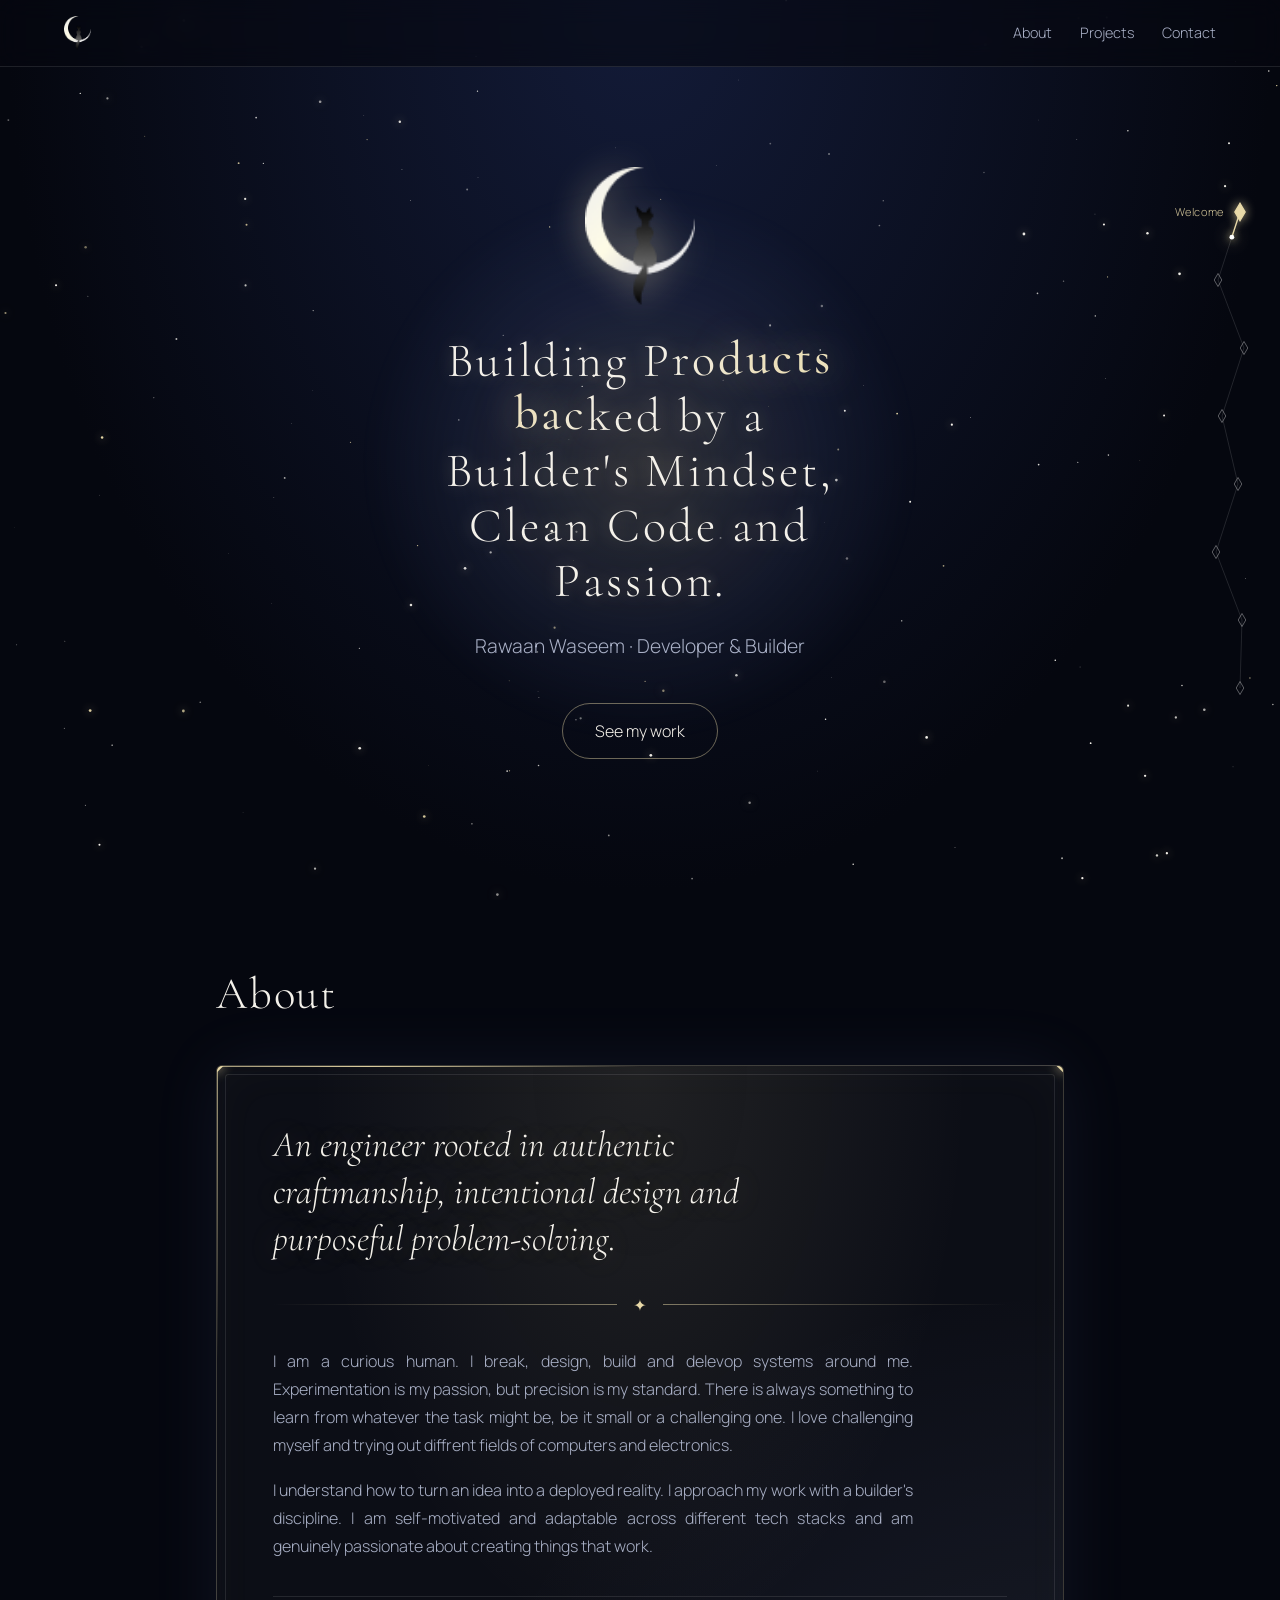
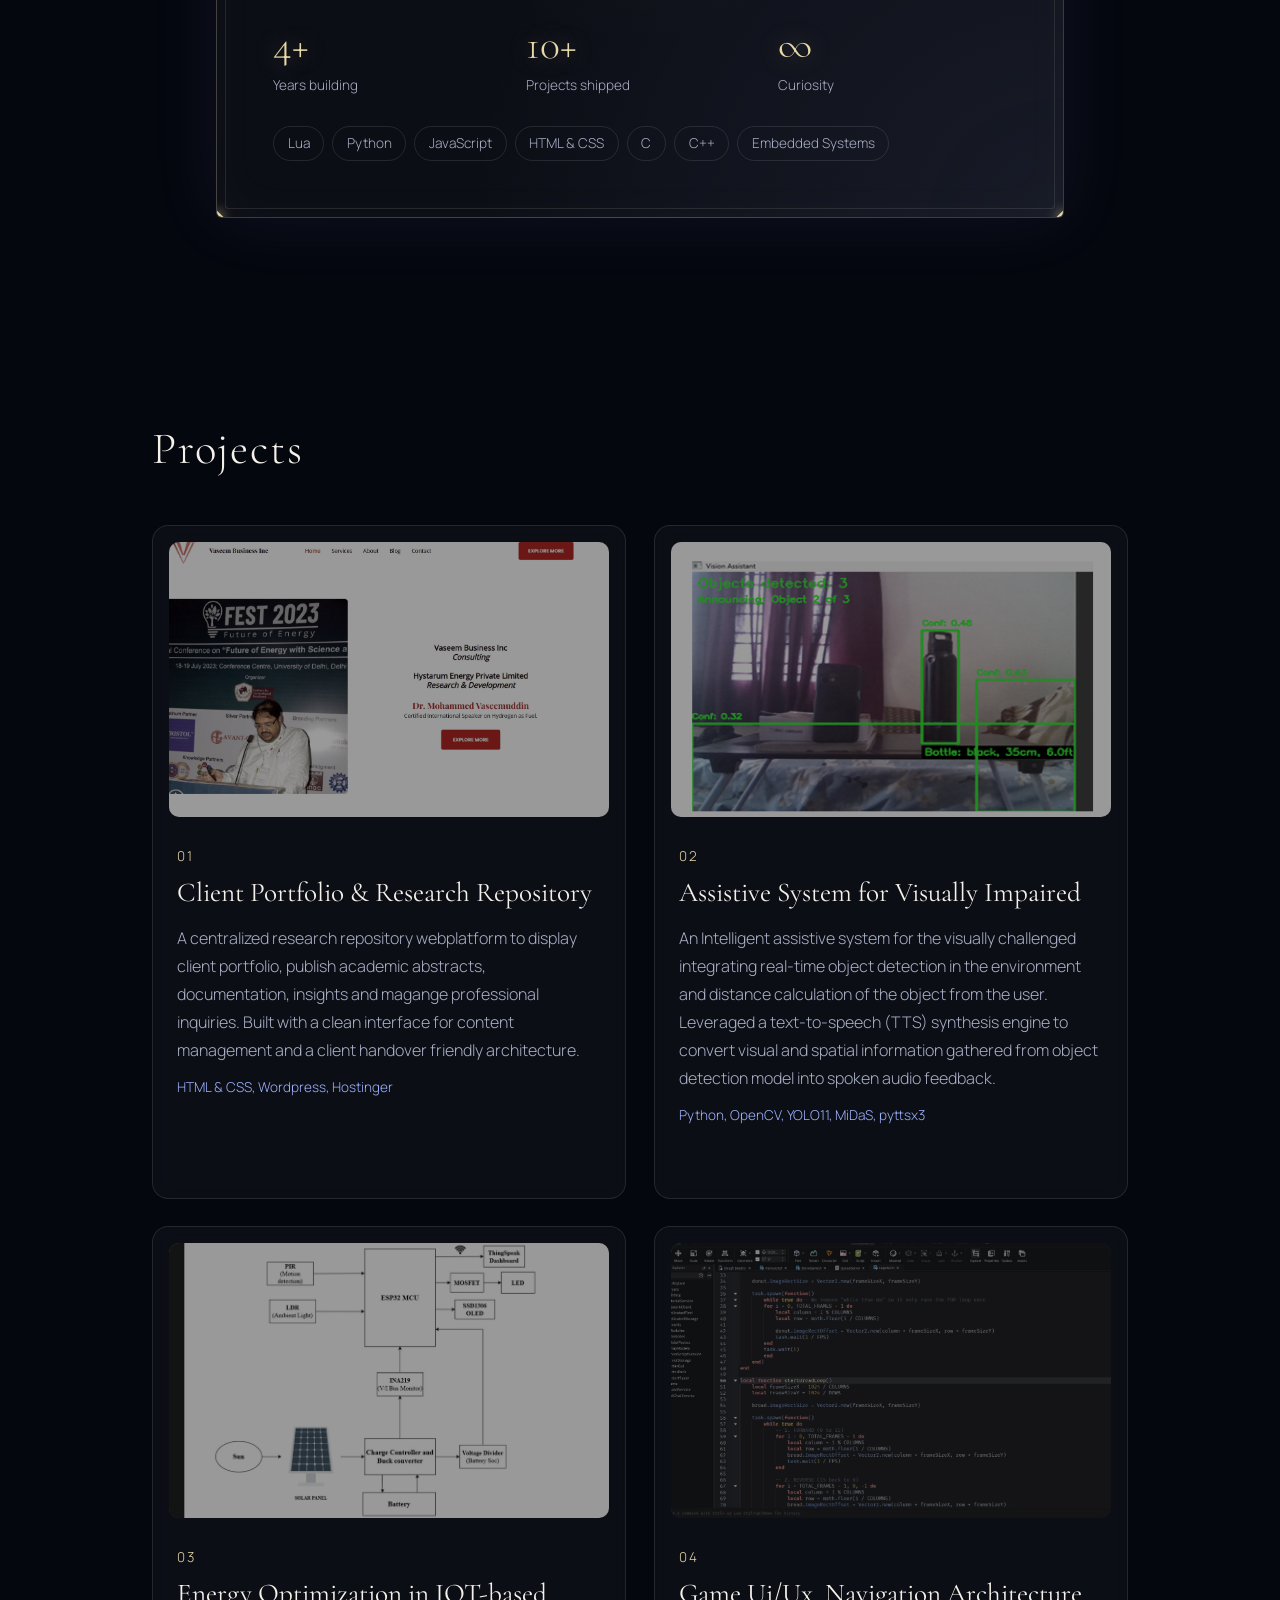
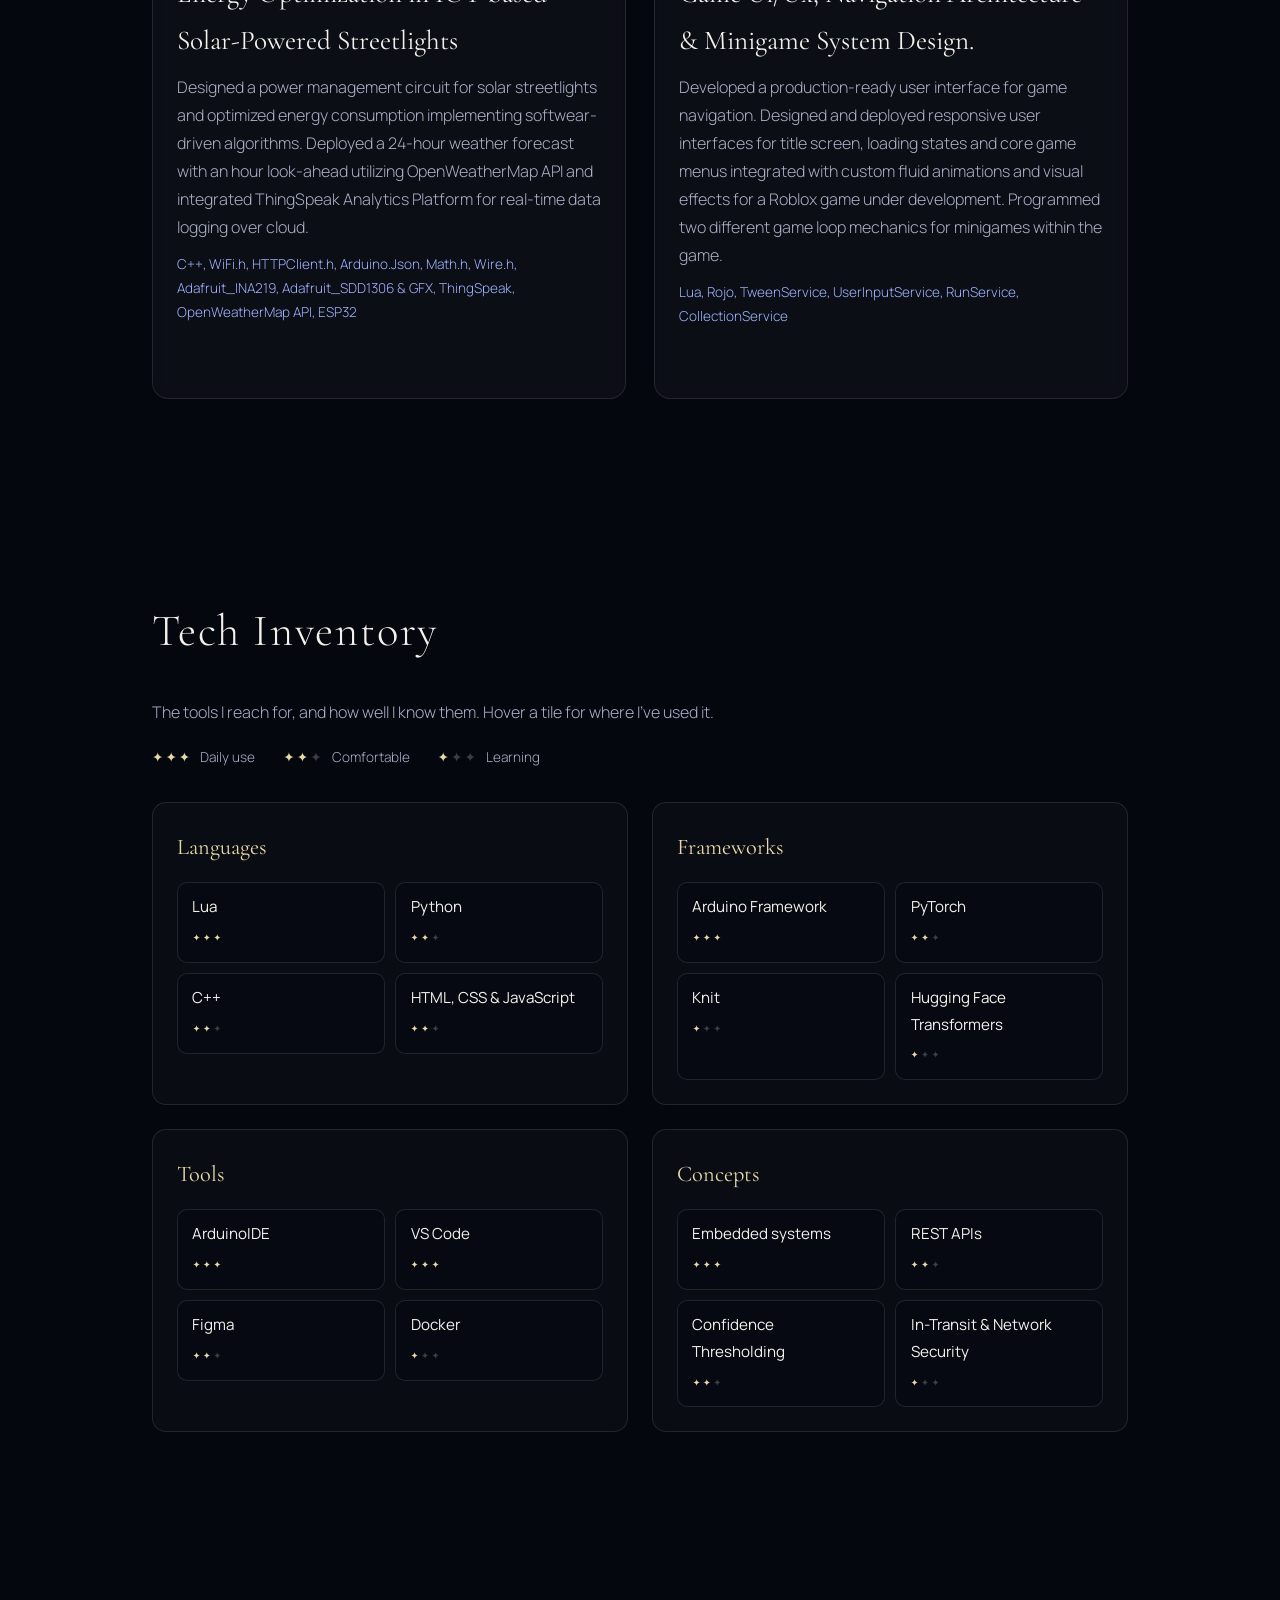
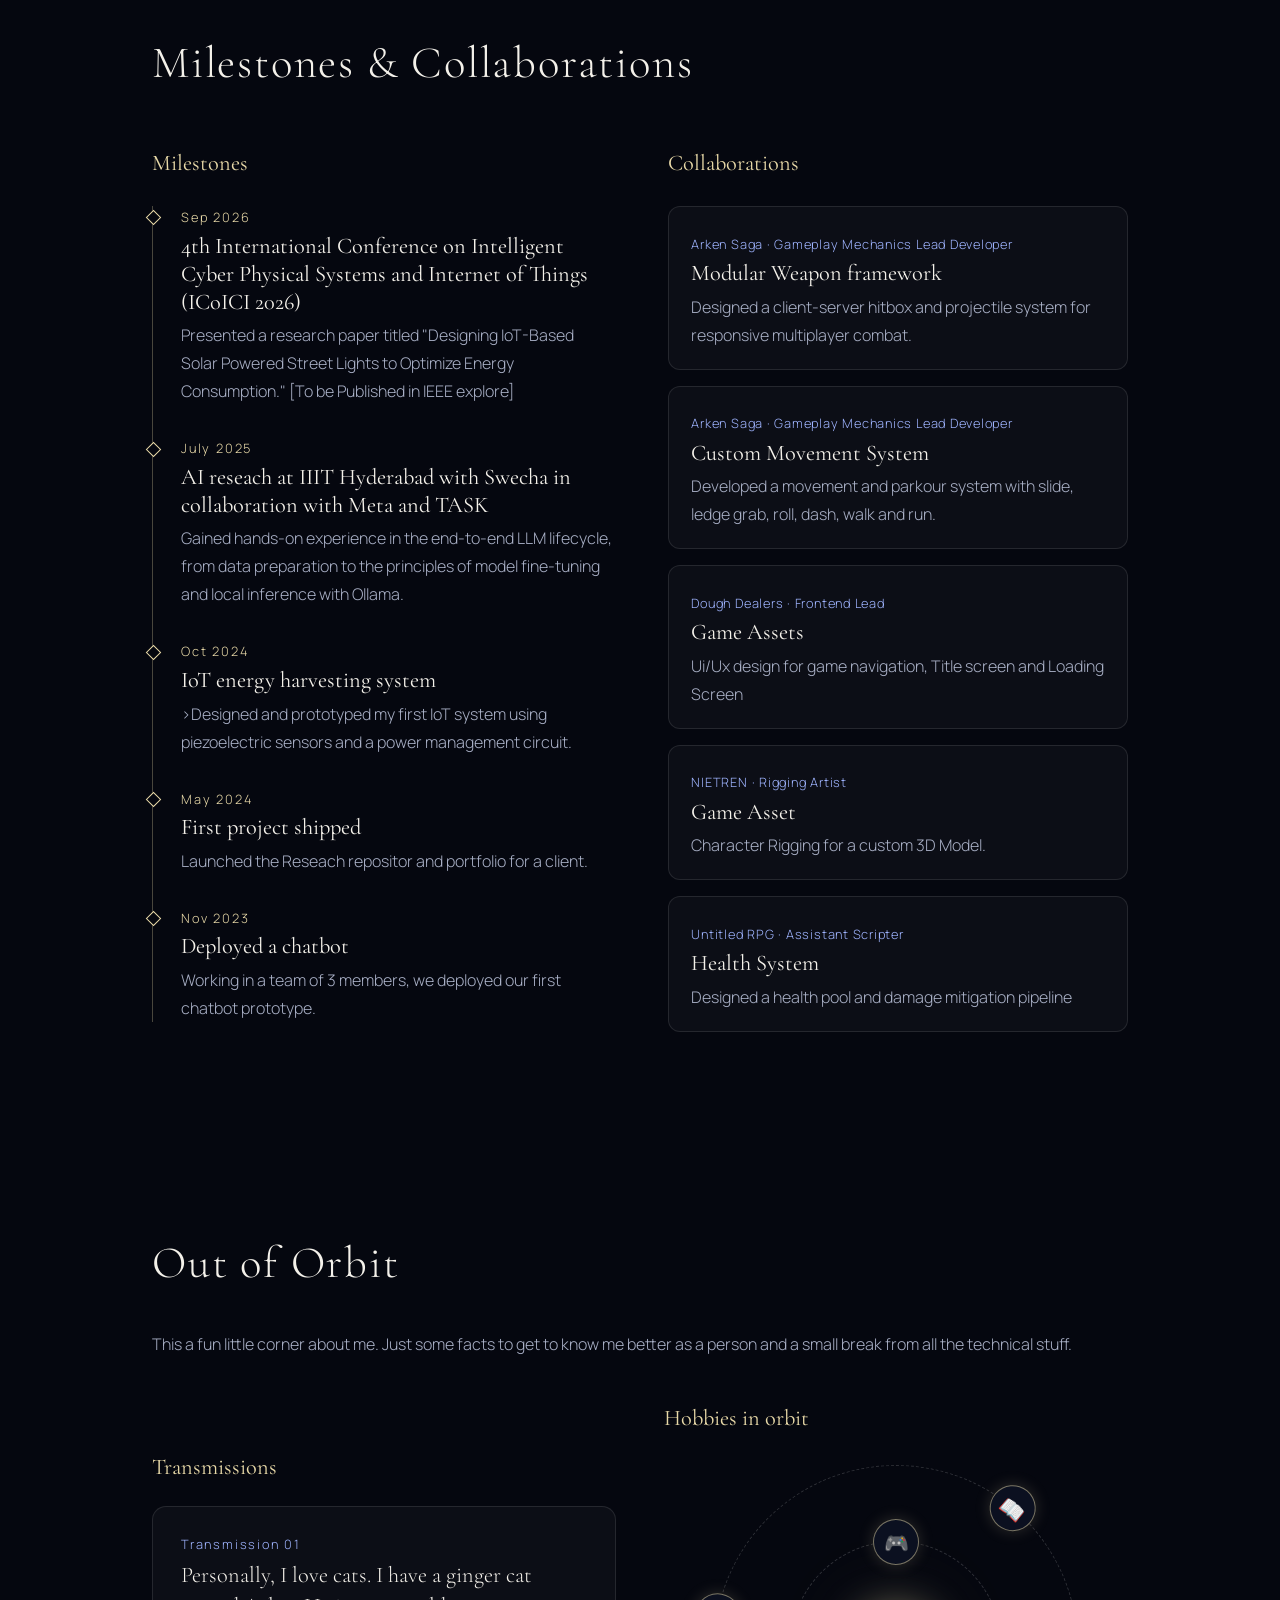
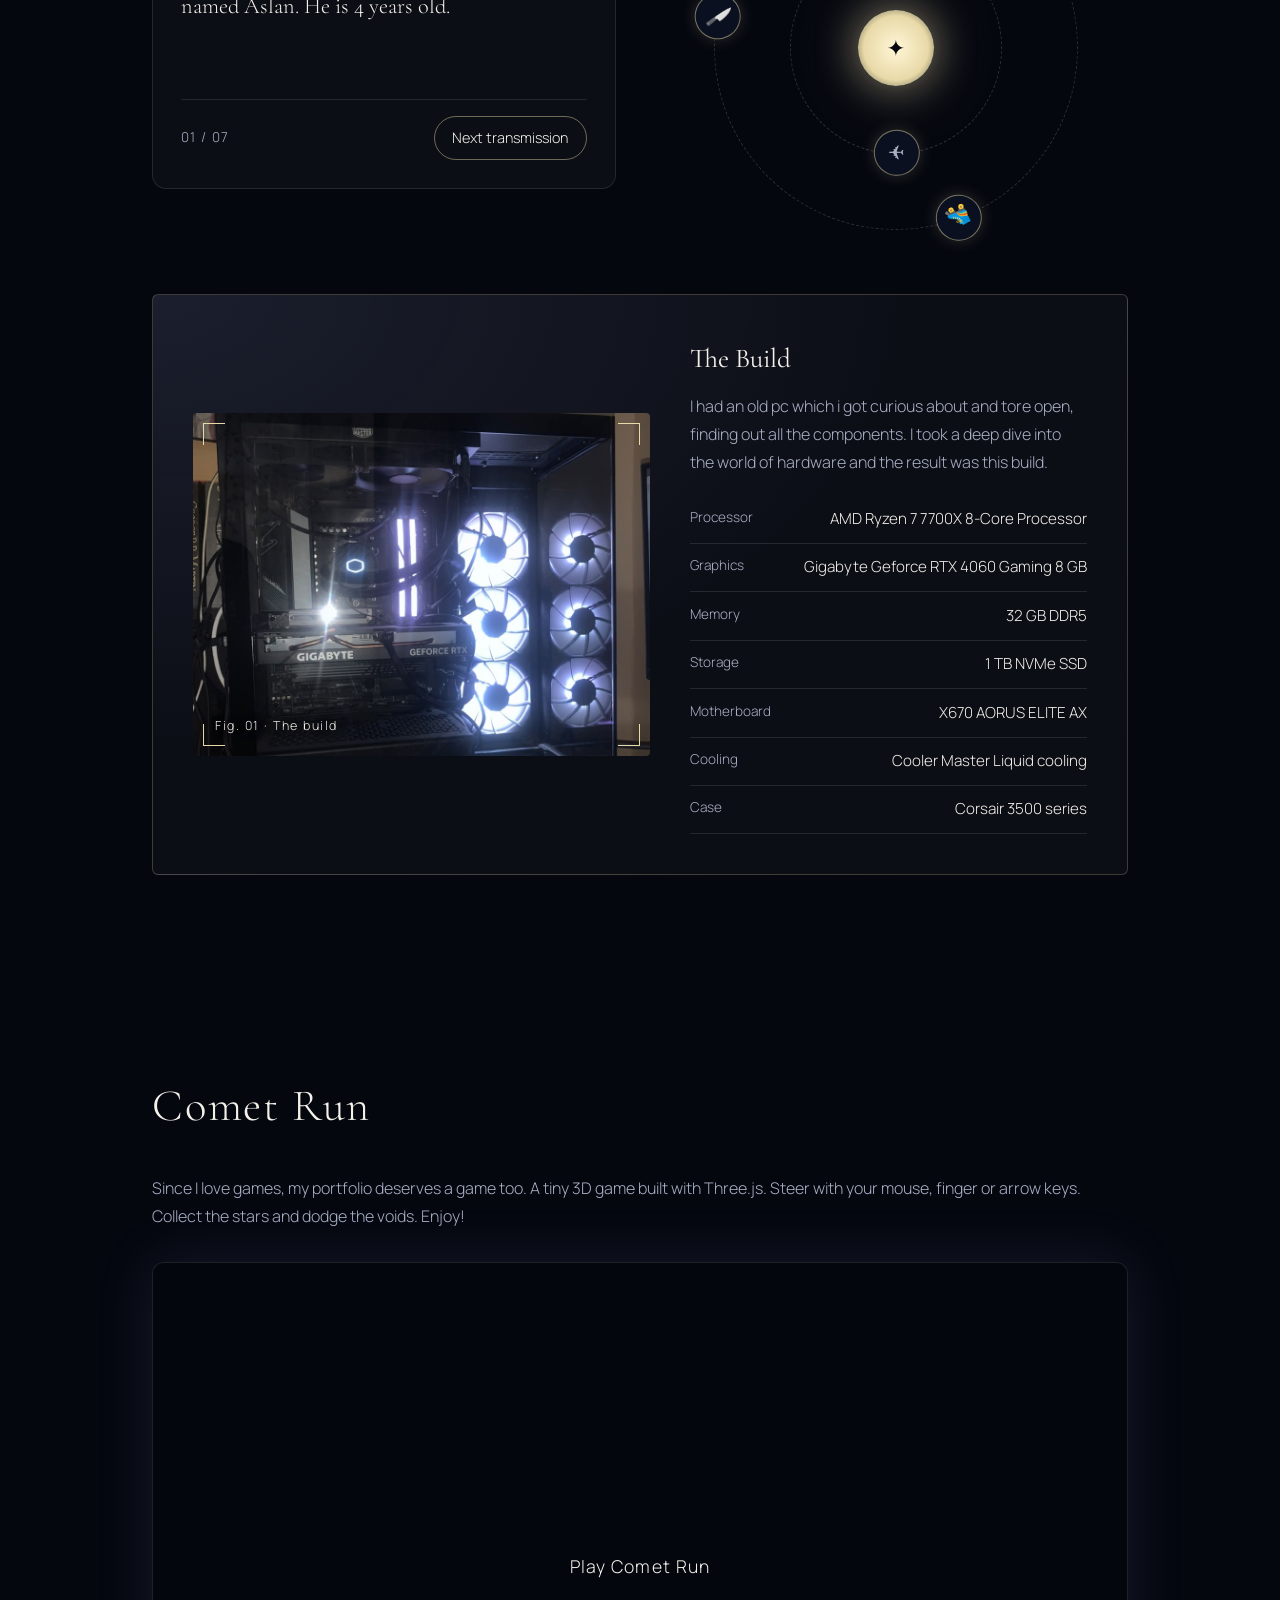
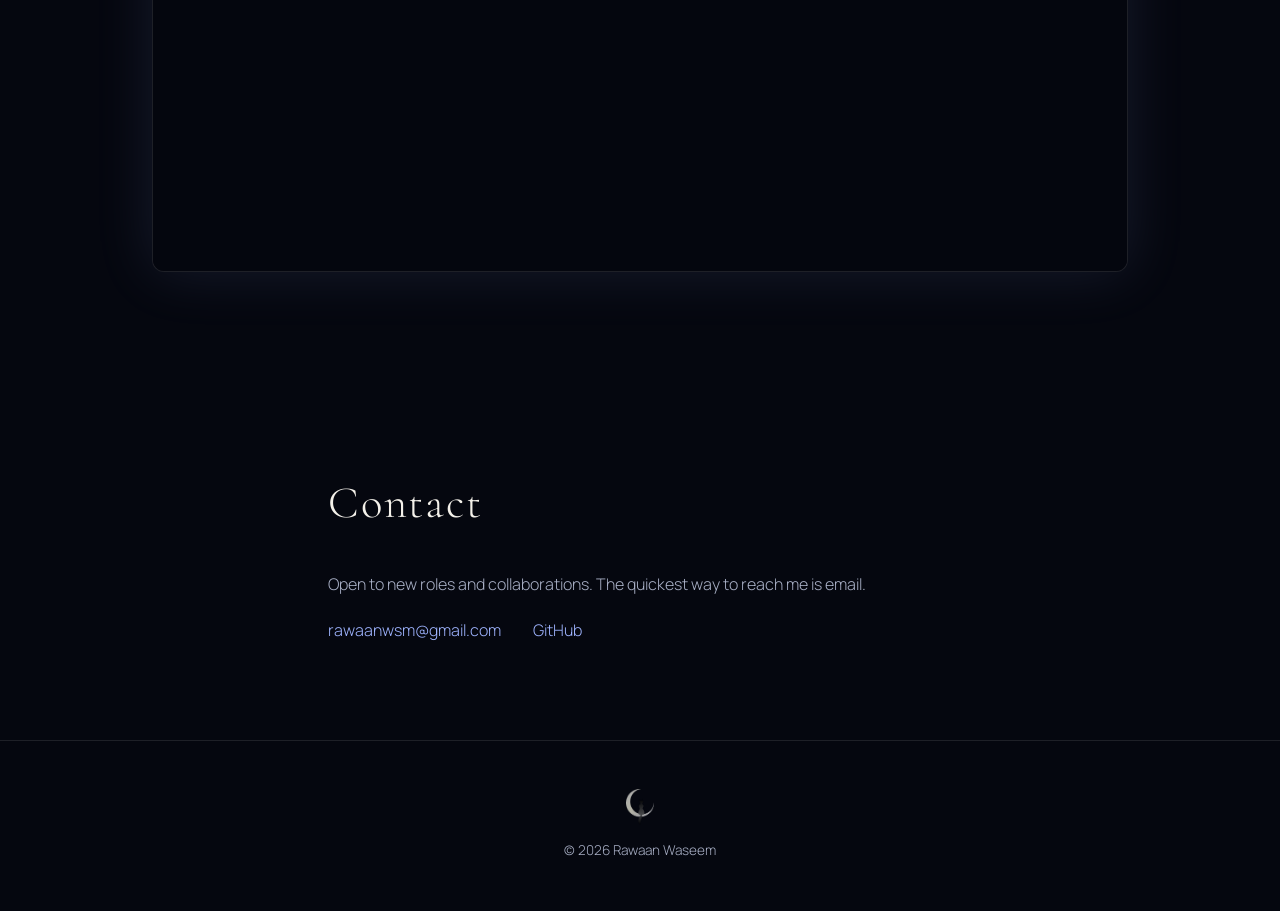
==== index.html @ 573c7c19 "Add files via upload" ====
<!DOCTYPE html>
<html lang="en">
<head>
  <meta charset="UTF-8">
  <meta name="viewport" content="width=device-width, initial-scale=1">
  <title>Rawaan Waseem | Developer  &amp;  Builder</title>
  <meta name="description" content="Portfolio of Rawaan Waseem, Developer  &amp;  Builder. Project showcase and contact details.">
  <meta property="og:title" content="Rawaan Waseem | Developer  &amp;  Builder">
  <meta property="og:description" content="Project showcase and contact details.">
  <link rel="icon" type="image/png" href="/favicon-96x96.png" sizes="96x96" />
<link rel="icon" type="image/svg+xml" href="/favicon.svg" />
<link rel="shortcut icon" href="/favicon.ico" />
<link rel="apple-touch-icon" sizes="180x180" href="/apple-touch-icon.png" />
<meta name="apple-mobile-web-app-title" content="Rawaan Waseem" />
<link rel="manifest" href="/site.webmanifest" />
  <link rel="preconnect" href="https://fonts.googleapis.com">
  <link rel="preconnect" href="https://fonts.gstatic.com" crossorigin>
 <link href="https://fonts.googleapis.com/css2?family=Cormorant+Garamond:ital,wght@0,300..700;1,300..700&family=Manrope:wght@300;400;500&display=swap" rel="stylesheet">
  <link rel="stylesheet" href="style.css">
  <link rel="stylesheet" href="cards.css">
  <link rel="stylesheet" href="about.css">
  <link rel="stylesheet" href="sections.css">
  <link rel="stylesheet" href="orbit.css">
  <link rel="stylesheet" href="comet.css">
</head>

<body>
  <canvas id="stars" aria-hidden="true"></canvas>

  <header class="nav">
    <a class="logo" href="#top" ><img src="logo.png" alt=""></a>
    <nav>
      <a href="#about">About</a>
      <a href="#projects">Projects</a>
      <a href="#contact">Contact</a>
    </nav>
  </header>

  <main id="top">
    <section class="hero">
      <div class="halo" aria-hidden="true"></div>
      <img class="hero-logo" src="logo.png" alt="Your Name logo">
      <h1 data-kinetic>Building Products backed by a Builder's Mindset, Clean Code and Passion.</h1>
      <p class="role">Rawaan Waseem  ·  Developer  &amp;  Builder</p>
      <a class="btn" href="#projects">See my work</a>
    </section>

    <section id="about" class="block">
  <h2>About</h2>
  <div class="about-frame">
    <span class="corner tl"></span><span class="corner tr"></span>
    <span class="corner bl"></span><span class="corner br"></span>


    <p class="about-lead">An engineer rooted in authentic craftmanship, intentional design and purposeful problem-solving.</p>
    <div class="divider" aria-hidden="true"><span>✦</span></div>

    <div class="about-text">
      <p>I am a curious human. I break, design, build and delevop systems around me. Experimentation is my passion, but precision is my standard. There is always something to learn from whatever the task might be, be it small or a challenging one. I love challenging myself and trying out diffrent fields of computers and electronics. </p>
      <p>I understand how to turn an idea into a deployed reality. I approach my work with a builder's discipline. I am self-motivated and adaptable across different tech stacks and am genuinely passionate about creating things that work. </p>
    </div>

    <dl class="facts">
      <div><dt>4+</dt><dd>Years building</dd></div>
      <div><dt>10+</dt><dd>Projects shipped</dd></div>
      <div><dt>∞</dt><dd>Curiosity</dd></div>
    </dl>

    <ul class="chips">
      <li>Lua</li><li>Python</li><li>JavaScript</li>
      <li>HTML &amp; CSS</li><li>C</li><li>C++</li>
      <li>Embedded Systems</li>
    </ul>
  </div>
</section>

    <section id="projects" class="block">
  <h2>Projects</h2>
  <ul class="cards">
    <li class="card" style="--c1:#1d2b64; --c2:#0b1020">
      <div class="card-media">
  <img src="assets/vbiz-inc.webp" alt="Homepage of the VBiz Inc. website showing the client portfolio and research sections" width="1280" height="800" loading="lazy">
</div>
      <div class="card-body">
        <p class="card-num">01</p>
        <h3>Client Portfolio  &amp; Research Repository</h3>
        <p>A centralized research repository webplatform to display client portfolio, publish academic abstracts, documentation, insights and magange professional inquiries. Built with a clean interface for content management and a client handover friendly architecture.</p>
        <p class="tech">HTML &amp; CSS, Wordpress, Hostinger</p>
        <div class="card-actions">
          <a href="https://vbiz-inc.com/">Visit Live website</a>
        </div>
      </div>
    </li>
    <li class="card" style="--c1:#3a2a6b; --c2:#0b1020">
      <div class="card-media">
  <img src="assets/VisionAssistent.png" alt="Output of the Vision Assistant ai model showing objects detected with bounded boxes" width="1280" height="800" loading="lazy">
</div>
      <div class="card-body">
        <p class="card-num">02</p>
        <h3>Assistive System for Visually Impaired</h3>
        <p>An Intelligent assistive system for the visually challenged integrating real-time object detection in the environment and distance calculation of the object from the user. Leveraged a text-to-speech (TTS) synthesis engine to convert visual and spatial information gathered from object detection model into spoken audio feedback.</p>
        <p class="tech">Python, OpenCV, YOLO11, MiDaS, pyttsx3</p>
        <div class="card-actions">
          <a href="https://github.com/wRawaan/Interactive-Assistive-System-for-Visually-Impaired-using-YOLO11-and-OpenCv">GitHub</a>
        </div>
      </div>
    </li>
    <li class="card" style="--c1:#5a4a22; --c2:#0b1020">
      <div class="card-media">
  <img src="assets/blockdiagram.png" alt="Block diagram of the Solar-Powered IoT street lights" width="1280" height="800" loading="lazy">
      </div>
      <div class="card-body">
        <p class="card-num">03</p>
        <h3>Energy Optimization in IOT-based Solar-Powered Streetlights</h3>
        <p>Designed a power management circuit for solar streetlights and optimized energy consumption implementing softwear-driven algorithms. Deployed a 24-hour weather forecast with an hour look-ahead utilizing OpenWeatherMap API and integrated ThingSpeak Analytics Platform for real-time data logging over cloud.</p>
        <p class="tech">C++, WiFi.h, HTTPClient.h, Arduino.Json, Math.h, Wire.h, Adafruit_INA219, Adafruit_SDD1306 & GFX, ThingSpeak, OpenWeatherMap API, ESP32</p>
        <div class="card-actions">
          <a href="https://github.com/wRawaan/Energy-Optimization-in-IoT-Based-Solar-Streetlights">GitHub</a>
        </div>
      </div>
    </li>
    <li class="card" style="--c1:#1f4a6b; --c2:#0b1020">
       <div class="card-media">
  <img src="assets/minigame.png" alt="A picture of the IDE with a snippet of code displayed" width="1280" height="800" loading="lazy">
      </div>
      <div class="card-body">
        <p class="card-num">04</p>
        <h3>Game Ui/Ux, Navigation Architecture &amp; Minigame System Design.</h3>
        <p>Developed a production-ready user interface for game navigation. Designed and deployed responsive user interfaces for title screen, loading states and core game menus integrated with custom fluid animations and visual effects for a Roblox game under development. Programmed two different game loop mechanics for minigames within the game.</p>
        <p class="tech">Lua, Rojo, TweenService, UserInputService, RunService, CollectionService</p>
        <div class="card-actions">
          <a href="https://github.com/wRawaan/Game-Design">GitHub</a>
        </div>
      </div>
    </li>
  </ul>
</section>

<section id="inventory" class="block">
  <h2>Tech Inventory</h2>
  <p>The tools I reach for, and how well I know them. Hover a tile for where I've used it.</p>
  <ul class="legend">
    <li><span class="st">✦✦✦</span>Daily use</li>
    <li><span class="st">✦✦<i>✦</i></span>Comfortable</li>
    <li><span class="st">✦<i>✦✦</i></span>Learning</li>
  </ul>

  <div class="groups">
    <div class="group reveal">
      <h3>Languages</h3>
      <ul class="tiles">
        <li class="tile l3" tabindex="0"><b>Lua</b><span class="note">Daily use. Used in Project 04.</span></li>
        <li class="tile l2" tabindex="0"><b>Python</b><span class="note">Comfortable. Used in Project 02.</span></li>
        <li class="tile l2" tabindex="0"><b>C++</b><span class="note">Comfortable. Used in Project 03.</span></li>
        <li class="tile l2" tabindex="0"><b>HTML, CSS &amp; JavaScript</b><span class="note">Comfortable. Used in the current Portfolio and Project 01.</span></li>
      </ul>
    </div>
    <div class="group reveal">
      <h3>Frameworks</h3>
      <ul class="tiles">
        <li class="tile l3" tabindex="0"><b>Arduino Framework</b><span class="note">Daily use. Project 03.</span></li>
        <li class="tile l2" tabindex="0"><b>PyTorch</b><span class="note">Comfortable. Project 02.</span></li>
        <li class="tile l1" tabindex="0"><b>Knit</b><span class="note">Learning. Project 04.</span></li>
        <li class="tile l1" tabindex="0"><b>Hugging Face Transformers</b><span class="note">Learning.</span></li>
      </ul>
    </div>
    <div class="group reveal">
      <h3>Tools</h3>
      <ul class="tiles">
        <li class="tile l3" tabindex="0"><b>ArduinoIDE</b><span class="note">Daily use.</span></li>
        <li class="tile l3" tabindex="0"><b>VS Code</b><span class="note">Daily use.</span></li>
        <li class="tile l2" tabindex="0"><b>Figma</b><span class="note">Comfortable. Design mockups.</span></li>
        <li class="tile l1" tabindex="0"><b>Docker</b><span class="note">Learning.</span></li>
      </ul>
    </div>
    <div class="group reveal">
      <h3>Concepts</h3>
      <ul class="tiles">
        <li class="tile l3" tabindex="0"><b>Embedded systems</b><span class="note">Daily use. Project 03</span></li>
        <li class="tile l2" tabindex="0"><b>REST APIs</b><span class="note">Comfortable. Project 02.</span></li>
        <li class="tile l2" tabindex="0"><b>Confidence Thresholding</b><span class="note">Comfortable. Project 02</span></li>
        <li class="tile l1" tabindex="0"><b>In-Transit &amp; Network Security </b><span class="note">Learning. Project 03</span></li>
        </ul>
    </div>
  </div>
</section>

<section id="milestones" class="block" data-label="Milestones">
  <h2>Milestones &amp; Collaborations</h2>
  <div class="mc-grid">
    <div>
      <h3 class="mc-title">Milestones</h3>
      <ol class="timeline">
        <li class="reveal"><time>Sep 2026</time><h4>4th International Conference on Intelligent Cyber Physical Systems and Internet of Things (ICoICI 2026)</h4><p> Presented a research paper titled "Designing IoT-Based Solar Powered Street Lights to Optimize Energy Consumption." [To be Published in IEEE explore]</p></li>
        <li class="reveal"><time>July 2025</time><h4>AI reseach at IIIT Hyderabad with Swecha in collaboration with Meta and TASK </h4><p>Gained hands-on experience in the end-to-end LLM lifecycle, from data preparation to the principles of model fine-tuning and local inference with Ollama.</p></li>
        <li class="reveal"><time>Oct 2024</time><h4>IoT energy harvesting system</h4><p>>Designed and prototyped my first IoT system using piezoelectric sensors and a power management circuit.</p></li>
        <li class="reveal"><time>May 2024</time><h4>First project shipped</h4><p>Launched the Reseach repositor and portfolio for a client.</p></li>
        <li class="reveal"><time>Nov 2023</time><h4>Deployed a chatbot</h4><p>Working in a team of 3 members, we deployed our first chatbot prototype.</p></li>
      </ol>
    </div>
    <div>
      <h3 class="mc-title">Collaborations</h3>
      <ul class="collabs">
        <li class="collab reveal">
          <p class="who">Arken Saga · Gameplay Mechanics Lead Developer</p>
          <h4>Modular Weapon framework</h4>
          <p>Designed a client-server hitbox and projectile system for responsive multiplayer combat.</p>
        </li>
         <li class="collab reveal">
          <p class="who">Arken Saga · Gameplay Mechanics Lead Developer</p>
          <h4>Custom Movement System</h4>
          <p>Developed a movement and parkour system with slide, ledge grab, roll, dash, walk and run.</p>
        </li>
        <li class="collab reveal">
          <p class="who">Dough Dealers · Frontend Lead</p>
          <h4>Game Assets</h4>
          <p>Ui/Ux design for game navigation, Title screen and Loading Screen</p>
        </li>
        <li class="collab reveal">
          <p class="who">NIETREN · Rigging Artist</p>
          <h4>Game Asset</h4>
          <p>Character Rigging for a custom 3D Model.</p>
        </li>
         <li class="collab reveal">
          <p class="who">Untitled RPG · Assistant Scripter</p>
          <h4>Health System</h4>
          <p>Designed a health pool and damage mitigation pipeline</p>
        </li>
      </ul>
    </div>
  </div>
</section>

<section id="orbit" class="block" data-label="Out of Orbit">
  <h2>Out of Orbit</h2>
  <p>This a fun little corner about me. Just some facts to get to know me better as a person and a small break from all the technical stuff. </p>

  <div class="orbit-top">
    <div class="reveal">
      <h3 class="orbit-title">Transmissions</h3>
      <div class="tx">
        <ul class="tx-list" aria-live="polite">
          <li><b>Transmission 01</b>Personally, I love cats. I have a ginger cat named Aslan. He is 4 years old. </li>
          <li><b>Transmission 02</b>I love to watch, play and build games. I got into gaming eversince I could remember. PS2 generation kid here.</li>
          <li><b>Transmission 03</b>Do you know when I got into computers? Grade 5. Yes, seriously. Our computer textbook had a picture of an architect using a computer to design blueprints. I decided I want my profession to be on a computer as well.</li>
          <li><b>Transmission 04</b>I have always been the first to complete any tasks given in my schooling during computer lab. I went around helping other kids in the lab with their tasks. Good old days. Turbo c++, HTML, penguin stock images haha. </li>
          <li><b>Transmission 05</b>I am weirdly obessed with time-blocking. I get productivity guilt randomly. That persistant friction when resting or taking a break feels stressful rather than relaxing. </li>
          <li><b>Transmission 06</b>The first thing I ever built? Give it a guess. A small solar-powered toy. Ripped out the motor of a toy car, added a small solar panel from one of my science playkits, assembled it all together and we had a solar powered weird looking robot XD</li>
          <li><b>Transmission 07</b>Also, I have my own custom-built PC. Do check it out below. </li>
        </ul>
        <div class="tx-bar">
          <span class="tx-count"></span>
          <button class="tx-btn" type="button">Next transmission</button>
        </div>
      </div>
    </div>

    <div class="reveal">
      <h3 class="orbit-title">Hobbies in orbit</h3>
      <div class="system">
        <div class="sun" aria-hidden="true">✦</div>
        <ul class="ring r1">
          <li class="arm" style="--a:0deg"><div class="planet" tabindex="0"><span class="pl-in"><span aria-hidden="true">🎮</span><span class="pl-label">Gaming</span></span></div></li>
          <li class="arm" style="--a:180deg"><div class="planet" tabindex="0"><span class="pl-in"><span aria-hidden="true">✈️</span><span class="pl-label">Travelling</span></span></div></li>
        </ul>
        <ul class="ring r2">
          <li class="arm" style="--a:40deg"><div class="planet" tabindex="0"><span class="pl-in"><span aria-hidden="true">📖</span><span class="pl-label">Reading</span></span></div></li>
          <li class="arm" style="--a:160deg"><div class="planet" tabindex="0"><span class="pl-in"><span aria-hidden="true">🛼</span><span class="pl-label">Skating</span></span></div></li>
          <li class="arm" style="--a:280deg"><div class="planet" tabindex="0"><span class="pl-in"><span aria-hidden="true">🔪</span><span class="pl-label">Cooking</span></span></div></li>
        </ul>
      </div>
    </div>
  </div>

  <div class="build reveal">
    <figure class="shot">
      <img src="assets/my-pc.png" alt="My custom PC build with AMD Ryzen 7 7700X 8-Core Processor and Gigabyte Geforce RTX 4060 Gaming 8 GB" width="1600" height="1200" loading="lazy"> 
      <span class="shot-ph">Your build photo</span>
      <figcaption>Fig. 01 · The build</figcaption>
    </figure>
    <div>
      <h3 class="build-title">The Build</h3>
      <p class="build-story">I had an old pc which i got curious about and tore open, finding out all the components. I took a deep dive into the world of hardware and the result was this build. </p>
      <dl class="specs">
        <div><dt>Processor</dt><dd>AMD Ryzen 7 7700X 8-Core Processor</dd></div>
        <div><dt>Graphics</dt><dd>Gigabyte Geforce RTX 4060 Gaming 8 GB</dd></div>
        <div><dt>Memory</dt><dd>32 GB DDR5</dd></div>
        <div><dt>Storage</dt><dd>1 TB NVMe SSD</dd></div>
        <div><dt>Motherboard</dt><dd>X670 AORUS ELITE AX</dd></div>
        <div><dt>Cooling</dt><dd>Cooler Master Liquid cooling</dd></div>
        <div><dt>Case</dt><dd>Corsair 3500 series</dd></div>
      </dl>
    </div>
  </div>
</section>

<section id="comet" class="block" data-label="Comet Run">
  <h2>Comet Run</h2>
  <p>Since I love games, my portfolio deserves a game too. A tiny 3D game built with Three.js. Steer with your mouse, finger or arrow keys. Collect the stars and dodge the voids. Enjoy!</p>
  <div class="demo">
    <canvas id="comet-canvas" aria-label="Comet Run, a 3D game"></canvas>
    <div class="comet-hud" aria-hidden="true">
      <span id="c-score"></span><span id="c-combo"></span><span id="c-time"></span>
    </div>
    <button class="demo-start" id="comet-start" type="button">Play Comet Run</button>
  </div>
</section>

    <section id="contact" class="block">
      <h2>Contact</h2>
      <p>Open to new roles and collaborations. The quickest way to reach me is email.</p>
      <p class="links">
        <a href="mailto:rawaanwsm@gmail.com">rawaanwsm@gmail.com</a>
        <a href="https://github.com/wRawaan">GitHub</a>
        <!--<a href="https://linkedin.com/in/yourusername">LinkedIn</a>-->
      </p>
    </section>
  </main>

  <footer>
  <a class="footer-logo" href="#top" aria-label="Back to top"><img src="logo.png" alt=""></a>
  <p>© <span id="year"></span> Rawaan Waseem</p>
</footer>
  <script src="script.js"></script>
  <script src="cursor.js"></script>
  <script src="custom-cursor.js"></script>
  <script src="kinetic.js"></script>
  <script src="constellation.js"></script>
  <script src="cards.js"></script>
  <script src="sections.js"></script>
  <script src="orbit.js"></script>
  <script type="module" src="comet.js"></script>
</body>
</html>
---- style.css ----
:root {
  --bg-deep: #05070f;
  --bg-mid: #0b1020;
  --star: #f4f1ea;
  --text-dim: #a9b0c6;
  --halo: #e8d9a8;
  --aura: #9fb4ff;
  --line: rgba(255, 255, 255, 0.1);
  --serif: "Cormorant Garamond", Georgia, serif;
  --sans: "Manrope", system-ui, -apple-system, "Segoe UI", sans-serif;
}

* { box-sizing: border-box; margin: 0; padding: 0; }
html { scroll-behavior: smooth; scroll-padding-top: 5rem; }

body {
  font-family: var(--sans);
  font-weight: 300;
  line-height: 1.75;
  color: var(--text-dim);
  background: var(--bg-deep);
}

#stars {
  position: fixed; inset: 0; z-index: -1; width: 100%; height: 100%;
  background: radial-gradient(ellipse at 50% 0%, #131b38 0%, var(--bg-deep) 70%);
}

a { color: var(--aura); text-decoration: none; transition: color .4s ease; }
a:hover { color: var(--halo); }
:focus-visible { outline: 1px solid var(--halo); outline-offset: 4px; }

/* Navigation */
.nav {
  position: sticky; top: 0; z-index: 10;
  display: flex; justify-content: space-between; align-items: center;
  padding: 1rem clamp(1.25rem, 5vw, 4rem);
  background: rgba(5, 7, 15, 0.6);
  backdrop-filter: blur(12px);
  -webkit-backdrop-filter: blur(12px);
  border-bottom: 1px solid var(--line);
}
.logo { color: var(--halo); font-size: 1.3rem; }
.nav nav { display: flex; gap: 1.75rem; }
.nav nav a { color: var(--text-dim); font-size: .9rem; }
.nav nav a:hover { color: var(--star); }

.logo { display: inline-flex; align-items: center; gap: .55rem; }
.logo img { height: 34px; width: auto; display: block; transition: filter .4s ease; }
.logo:hover img { filter: drop-shadow(0 0 8px rgba(232, 217, 168, .7)); }

/* Hero: the one memorable moment */
.hero {
  position: relative; min-height: 88vh;
  display: flex; flex-direction: column; justify-content: center; align-items: center;
  text-align: center; padding: 4rem 1.5rem;
}
.hero-logo {
  width: clamp(72px, 10vw, 110px);
  height: auto;
  margin-bottom: 1.75rem;
  filter: drop-shadow(0 0 18px rgba(232, 217, 168, .45));
  animation: rise 1.6s ease-out both, float 7s ease-in-out 1.6s infinite;
}
@keyframes float { 50% { transform: translateY(-6px); } }

.halo {
  position: absolute; width: min(70vw, 560px); aspect-ratio: 1; border-radius: 50%;
  background: radial-gradient(circle, rgba(232,217,168,.16) 0%, rgba(159,180,255,.06) 45%, transparent 70%);
  filter: blur(8px); z-index: -1;
  animation: breathe 9s ease-in-out infinite;
}
@keyframes breathe { 50% { transform: scale(1.08); opacity: .8; } }

h1 {
  font-family: var(--serif); font-weight: 300;
  font-size: clamp(1.5rem, 4.2vw, 3rem); line-height: 1.15;
  max-width: 18ch;
  letter-spacing: .06em; color: var(--star);
  text-shadow: 0 0 40px rgba(232, 217, 168, .35);
  animation: rise 1.6s ease-out both;
}
.role {
  margin-top: 1.25rem; font-size: clamp(1rem, 2.2vw, 1.2rem);
  animation: rise 1.6s .3s ease-out both;
}
.btn {
  margin-top: 2.5rem; padding: .8rem 2rem;
  color: var(--star); border: 1px solid rgba(232, 217, 168, .45); border-radius: 999px;
  transition: box-shadow .5s ease, border-color .5s ease, color .5s ease;
  animation: rise 1.6s .6s ease-out both;
}
.btn:hover { color: var(--halo); border-color: var(--halo); box-shadow: 0 0 30px rgba(232, 217, 168, .25); }
@keyframes rise { from { opacity: 0; transform: translateY(14px); } }

/* Sections */
.block { max-width: 42rem; margin: 0 auto; padding: 6rem 1.5rem; }
h2 {
  font-family: var(--serif); font-weight: 300; font-size: clamp(2rem, 5vw, 2.8rem);
  letter-spacing: .04em; color: var(--star); margin-bottom: 1.75rem;
}
.block > p + p { margin-top: 1.1rem; }
.skills { color: var(--halo); font-size: .95rem; }

/* Projects */
.projects { list-style: none; }
.projects li {
  padding: 2rem 0 2rem 1.75rem; border-left: 1px solid var(--line); position: relative;
  transition: border-color .5s ease;
}
.projects li::before {
  content: "✦"; position: absolute; left: -.55rem; top: 2rem;
  color: var(--halo); font-size: .9rem; background: var(--bg-deep); line-height: 1;
}
.projects li:hover { border-color: var(--aura); }
h3 { font-family: var(--serif); font-weight: 400; font-size: 1.7rem; color: var(--star); }
.tech { font-size: .85rem; color: var(--aura); margin: .4rem 0 .8rem; }

/* Contact */
.links { display: flex; flex-wrap: wrap; gap: .5rem 2rem; margin-top: 1.5rem; }
footer { text-align: center; padding: 3rem 1rem; font-size: .85rem; border-top: 1px solid var(--line); }
footer { display: flex; flex-direction: column; align-items: center; gap: .9rem; }
.footer-logo img {
  height: 36px; width: auto; display: block; opacity: .7;
  transition: opacity .4s ease, filter .4s ease, transform .4s ease;
}
.footer-logo:hover img {
  opacity: 1; transform: translateY(-3px);
  filter: drop-shadow(0 0 10px rgba(232, 217, 168, .7));
}

@media (max-width: 520px) { .nav nav { gap: 1.1rem; } }

@media (prefers-reduced-motion: reduce) {
  html { scroll-behavior: auto; }
  *, *::before, *::after { animation: none !important; transition: none !important; }
}
---- cards.css ----
/* Concept 4: tilt cards that reveal a project preview on hover */
#projects.block { max-width: 64rem; }

.cards {
  list-style: none; display: grid; gap: 1.75rem; margin-top: 2.25rem;
  grid-template-columns: repeat(2, minmax(0, 1fr));
}
@media (max-width: 720px) { .cards { grid-template-columns: 1fr; } }

.card {
  --rx: 0deg; --ry: 0deg; --s: 1; --mx: 50%; --my: 50%; --px: 0px; --py: 0px;
  position: relative; padding: 1rem 1rem 1.6rem; border-radius: 16px;
  background: rgba(255, 255, 255, .03); border: 1px solid var(--line);
  backdrop-filter: blur(8px); -webkit-backdrop-filter: blur(8px);
  transform: perspective(900px) rotateX(var(--rx)) rotateY(var(--ry)) scale(var(--s));
  transition: transform .7s cubic-bezier(.2, .8, .2, 1), border-color .5s ease, box-shadow .5s ease;
}
/* While the pointer is over the card the tilt follows it closely */
.card.tracking {
  --s: 1.02;
  transition: transform .12s ease-out, border-color .5s ease, box-shadow .5s ease;
}
.card:hover, .card:focus-within {
  border-color: rgba(159, 180, 255, .45);
  box-shadow: 0 0 50px rgba(159, 180, 255, .12), 0 18px 50px rgba(0, 0, 0, .45);
}

/* Light that follows the cursor across the glass */
.card::after {
  content: ""; position: absolute; inset: 0; border-radius: inherit; pointer-events: none;
  opacity: 0; transition: opacity .5s ease;
  background: radial-gradient(420px circle at var(--mx) var(--my), rgba(232, 217, 168, .14), transparent 60%);
}
.card:hover::after { opacity: 1; }

/* Preview: dim and soft at rest, sharp and drifting against the tilt on hover */
.card-media {
  position: relative; aspect-ratio: 16 / 10; border-radius: 10px; overflow: hidden;
  background: linear-gradient(135deg, var(--c1, #1d2b64), var(--c2, #0b1020));
}
.card-media > * {
  position: absolute; inset: 0; width: 100%; height: 100%; object-fit: cover;
  filter: brightness(.6) saturate(.7);
  transform: scale(1.08) translate(var(--px), var(--py));
  transition: filter .6s ease, transform .7s cubic-bezier(.2, .8, .2, 1);
}
.card:hover .card-media > *, .card:focus-within .card-media > * {
  filter: none; transform: scale(1.14) translate(var(--px), var(--py));
}
.card-ph {
  display: grid; place-items: center; font-size: 2.6rem; color: rgba(232, 217, 168, .55);
  background-image: radial-gradient(rgba(255, 255, 255, .16) 1px, transparent 1.5px);
  background-size: 22px 22px;
}

.card-body { padding: 1.25rem .5rem 0; }
.card-num { font-size: .85rem; letter-spacing: .14em; color: var(--halo); }
.card-body p { margin-top: .5rem; }
.card .tech { margin: .75rem 0 0; }

/* Links slide up on hover or keyboard focus */
.card-actions {
  display: flex; gap: 1.5rem; margin-top: 1rem;
  opacity: 0; transform: translateY(8px);
  transition: opacity .45s ease, transform .45s ease;
}
.card:hover .card-actions, .card:focus-within .card-actions { opacity: 1; transform: none; }

/* Touch screens can't hover, so show everything */
@media (hover: none) {
  .card-actions { opacity: 1; transform: none; }
  .card-media > * { filter: none; transform: none; }
}

@media (prefers-reduced-motion: reduce) {
  .card { transform: none !important; }
  .card, .card-media > *, .card-actions, .card::after { transition: none !important; }
}

/*crop image setting */
.card-media img { object-position: top; }
---- about.css ----
/* About: a framed celestial panel with a travelling light, pull quote, facts and chips */
#about.block { max-width: 56rem; }

@property --a { syntax: "<angle>"; initial-value: 0deg; inherits: false; }

.about-frame {
  position: relative; margin-top: 2rem; overflow: hidden;
  padding: clamp(2rem, 5vw, 3.5rem);
  border: 1px solid rgba(232, 217, 168, .22); border-radius: 6px;
  background:
    radial-gradient(ellipse at 50% 0%, rgba(232, 217, 168, .09), transparent 55%),
    radial-gradient(ellipse at 100% 100%, rgba(159, 180, 255, .08), transparent 50%),
    rgba(255, 255, 255, .03);
  backdrop-filter: blur(8px); -webkit-backdrop-filter: blur(8px);
  box-shadow: 0 0 70px rgba(159, 180, 255, .08), inset 0 0 50px rgba(232, 217, 168, .03);
}
/* Thin inner frame */
.about-frame::before {
  content: ""; position: absolute; inset: 8px; pointer-events: none;
  border: 1px solid var(--line); border-radius: 3px;
}
/* A point of light that circles the border */
.about-frame::after {
  content: ""; position: absolute; inset: 0; border-radius: inherit; padding: 1px; pointer-events: none;
  background: conic-gradient(from var(--a), transparent 0 78%, rgba(232, 217, 168, .95) 90%, transparent 100%);
  -webkit-mask: linear-gradient(#000 0 0) content-box, linear-gradient(#000 0 0);
  -webkit-mask-composite: xor; mask-composite: exclude;
  animation: about-orbit 9s linear infinite;
}
@keyframes about-orbit { to { --a: 360deg; } }

/* Diamond ornaments on the corners (kept inside the clipped frame) */
.corner {
  position: absolute; width: 9px; height: 9px; background: var(--halo); z-index: 1;
  transform: translate(-50%, -50%) rotate(45deg); box-shadow: 0 0 12px rgba(232, 217, 168, .8);
}
.corner.tl { top: 0; left: 0; }
.corner.tr { top: 0; left: 100%; }
.corner.bl { top: 100%; left: 0; }
.corner.br { top: 100%; left: 100%; }

/* Pull quote and ornament divider */
.about-lead {
  position: relative; max-width: 34rem;
  font-family: var(--serif); font-style: italic; font-weight: 300;
  font-size: clamp(1.5rem, 3.4vw, 2.25rem); line-height: 1.3; color: var(--star);
  text-shadow: 0 0 30px rgba(232, 217, 168, .25);
}
.divider { display: flex; align-items: center; gap: 1rem; margin: 1.75rem 0; color: var(--halo); }
.divider::before, .divider::after {
  content: ""; flex: 1; height: 1px;
  background: linear-gradient(90deg, rgba(232, 217, 168, .5), transparent);
}
.divider::before { background: linear-gradient(270deg, rgba(232, 217, 168, .5), transparent); }

.about-text { max-width: 40rem; }
.about-text p { margin: 0; }
.about-text p + p { margin-top: 1.1rem; }

/* Justified text. Hyphenation keeps word gaps even, and phones stay left-aligned. */
@media (min-width: 701px) {
  .about-text p { text-align: justify; hyphens: auto; -webkit-hyphens: auto; }
}

/* Quick facts */
.facts {
  display: grid; grid-template-columns: repeat(3, 1fr); gap: 1.5rem;
  margin-top: 2.25rem; padding-top: 1.75rem; border-top: 1px solid var(--line);
}
.facts dt {
  font-family: var(--serif); font-weight: 300; font-size: clamp(1.8rem, 4vw, 2.6rem); line-height: 1;
  color: var(--halo); text-shadow: 0 0 24px rgba(232, 217, 168, .35);
}
.facts dd { margin: .45rem 0 0; font-size: .85rem; color: var(--text-dim); }

.chips li.learning { border-style: dashed; color: var(--aura); }
.chips li.learning::before { content: ""; color: var(--halo); }

/* Skill chips */
.chips { list-style: none; display: flex; flex-wrap: wrap; gap: .5rem; margin-top: 1.75rem; }
.chips li {
  padding: .3rem .85rem; font-size: .85rem; color: var(--text-dim);
  border: 1px solid var(--line); border-radius: 999px;
  transition: border-color .4s ease, color .4s ease, box-shadow .4s ease;
}
.chips li:hover { border-color: var(--halo); color: var(--halo); box-shadow: 0 0 18px rgba(232, 217, 168, .2); }

@media (prefers-reduced-motion: reduce) { .about-frame::after { animation: none; } }
---- sections.css ----
/* Tech Inventory + Milestones & Collaborations */
#inventory.block, #milestones.block { max-width: 64rem; }

/* ---------- Tech Inventory ---------- */
.legend {
  display: flex; flex-wrap: wrap; gap: .5rem 1.75rem; list-style: none;
  margin: 1.25rem 0 2rem; font-size: .85rem;
}
.legend .st { color: var(--halo); letter-spacing: .15em; margin-right: .5rem; }
.legend .st i { font-style: normal; color: rgba(255, 255, 255, .22); }

.groups { display: grid; grid-template-columns: repeat(2, minmax(0, 1fr)); gap: 1.5rem; }
@media (max-width: 800px) { .groups { grid-template-columns: 1fr; } }
.group {
  padding: 1.5rem; border: 1px solid var(--line); border-radius: 14px;
  background: rgba(255, 255, 255, .025);
}
.group h3 { font-size: 1.4rem; margin-bottom: 1rem; color: var(--halo); }

.tiles { list-style: none; display: grid; gap: .65rem; grid-template-columns: repeat(auto-fill, minmax(8.5rem, 1fr)); }
.tile {
  position: relative; padding: .7rem .9rem .8rem; outline: none;
  border: 1px solid var(--line); border-radius: 10px; background: rgba(5, 7, 15, .35);
  transition: border-color .4s ease, box-shadow .4s ease, transform .4s ease;
}
.tile b { display: block; font-weight: 400; font-size: .95rem; color: var(--star); }
/* Three diamonds; the first 1, 2 or 3 are gold depending on level */
.tile::after {
  content: "✦✦✦"; display: inline-block; margin-top: .3rem; font-size: .6rem; letter-spacing: .25em;
  background: linear-gradient(90deg, var(--halo) var(--p, 100%), rgba(255, 255, 255, .22) var(--p, 100%));
  -webkit-background-clip: text; background-clip: text; color: transparent;
}
.tile.l1 { --p: 33.3%; }
.tile.l2 { --p: 66.6%; }
.tile.l3 { --p: 100%; }
.tile:hover, .tile:focus-visible {
  border-color: rgba(232, 217, 168, .6); box-shadow: 0 0 22px rgba(232, 217, 168, .16); transform: translateY(-2px);
}
.note {
  position: absolute; z-index: 5; left: 50%; bottom: calc(100% + 10px);
  transform: translate(-50%, 4px); width: max-content; max-width: 14rem;
  padding: .55rem .75rem; border: 1px solid rgba(232, 217, 168, .4); border-radius: 8px;
  background: #0b1020; font-size: .78rem; line-height: 1.5; color: var(--text-dim);
  opacity: 0; pointer-events: none; transition: opacity .3s ease, transform .3s ease;
}
.tile:hover .note, .tile:focus-visible .note { opacity: 1; transform: translate(-50%, 0); }
@media (max-width: 720px) {
  .note { left: 0; transform: translateY(4px); }
  .tile:hover .note, .tile:focus-visible .note { transform: none; }
}

/* ---------- Milestones & Collaborations ---------- */
.mc-grid { display: grid; grid-template-columns: 1fr 1fr; gap: 3.5rem; margin-top: 2.5rem; }
@media (max-width: 800px) { .mc-grid { grid-template-columns: 1fr; gap: 3rem; } }
.mc-title { font-size: 1.4rem; color: var(--halo); margin-bottom: 1.5rem; }
.timeline h4, .collab h4 { font-family: var(--serif); font-weight: 400; font-size: 1.4rem; line-height: 1.25; color: var(--star); }

/* Timeline: a constellation line with a diamond for each milestone */
.timeline { list-style: none; padding-left: 1.75rem; border-left: 1px solid rgba(232, 217, 168, .3); }
.timeline li { position: relative; padding-bottom: 2rem; }
.timeline li:last-child { padding-bottom: 0; }
.timeline li::before {
  content: ""; position: absolute; left: calc(-1.75rem - 5px); top: .4rem; width: 9px; height: 9px;
  background: var(--bg-deep); border: 1px solid var(--halo); transform: rotate(45deg);
  transition: background .4s ease, box-shadow .4s ease;
}
.timeline li:hover::before { background: var(--halo); box-shadow: 0 0 14px rgba(232, 217, 168, .8); }
.timeline time { display: block; font-size: .8rem; letter-spacing: .14em; color: var(--halo); margin-bottom: .2rem; }
.timeline p { margin-top: .35rem; }

/* Collaborations: small glass cards */
.collabs { list-style: none; display: grid; gap: 1rem; }
.collab {
  padding: 1.25rem 1.4rem; border: 1px solid var(--line); border-radius: 12px;
  background: rgba(255, 255, 255, .03);
  transition: border-color .4s ease, box-shadow .4s ease, transform .4s ease;
}
.collab:hover { border-color: rgba(159, 180, 255, .5); box-shadow: 0 0 36px rgba(159, 180, 255, .12); transform: translateY(-2px); }
.collab .who { font-size: .8rem; letter-spacing: .06em; color: var(--aura); margin-bottom: .25rem; }
.collab p { margin-top: .35rem; }
.collab a { display: inline-block; margin-top: .6rem; font-size: .9rem; }

/* Gentle reveal on scroll (only active when sections.js adds .js) */
.js .reveal { opacity: 0; transform: translateY(14px); transition: opacity .8s ease, transform .8s ease; transition-delay: calc(var(--d, 0) * 90ms); }
.js .reveal.in { opacity: 1; transform: none; }

@media (prefers-reduced-motion: reduce) {
  .tile, .note, .collab, .timeline li::before { transition: none; }
}
---- orbit.css ----
/* Out of Orbit: fun facts, hobbies, and the custom PC build */
#orbit.block { max-width: 64rem; }

.orbit-top { display: grid; grid-template-columns: 1fr 1fr; gap: 3rem; align-items: center; margin-top: 2.5rem; }
@media (max-width: 800px) { .orbit-top { grid-template-columns: 1fr; gap: 3rem; } }
.orbit-title { font-size: 1.4rem; color: var(--halo); margin-bottom: 1.25rem; }

/* ---------- Transmissions (fun facts) ---------- */
.tx { padding: 1.75rem; border: 1px solid var(--line); border-radius: 14px; background: rgba(255, 255, 255, .03); }
.tx-list { list-style: none; display: grid; gap: 1.5rem; }
.tx-list li { font-family: var(--serif); font-size: 1.4rem; line-height: 1.4; color: var(--star); }
.tx-list li b { display: block; margin-bottom: .35rem; font: 300 .8rem var(--sans); letter-spacing: .14em; color: var(--aura); }
.tx.is-js .tx-list { min-height: 9rem; display: block; }
.tx.is-js .tx-list li { display: none; }
.tx.is-js .tx-list li.active { display: block; animation: tx-in .6s ease both; }
@keyframes tx-in { from { opacity: 0; transform: translateY(8px); } }
.tx-bar {
  display: flex; align-items: center; justify-content: space-between;
  margin-top: 1.25rem; padding-top: 1rem; border-top: 1px solid var(--line);
}
.tx:not(.is-js) .tx-bar { display: none; }
.tx-count { font-size: .85rem; letter-spacing: .1em; color: var(--text-dim); }
.tx-btn {
  padding: .5rem 1.1rem; border-radius: 999px; font: inherit; font-size: .9rem; cursor: pointer;
  color: var(--star); background: none; border: 1px solid rgba(232, 217, 168, .45);
  transition: box-shadow .4s ease, border-color .4s ease, color .4s ease;
}
.tx-btn:hover { color: var(--halo); border-color: var(--halo); box-shadow: 0 0 22px rgba(232, 217, 168, .22); }

/* ---------- Hobbies as a small solar system ---------- */
.system { position: relative; width: min(100%, 380px); aspect-ratio: 1; margin: 0 auto; }
.sun {
  position: absolute; inset: 40%; border-radius: 50%; display: grid; place-items: center;
  font-size: 1.4rem; color: #05070f;
  background: radial-gradient(circle, #fff6d6, var(--halo) 60%, rgba(232, 217, 168, .3));
  box-shadow: 0 0 40px rgba(232, 217, 168, .55), 0 0 90px rgba(232, 217, 168, .2);
}
.ring {
  position: absolute; inset: var(--in); list-style: none; border-radius: 50%;
  border: 1px dashed rgba(255, 255, 255, .16); animation: orbit-spin var(--t) linear infinite;
}
.ring.r1 { --in: 22%; --t: 30s; }
.ring.r2 { --in: 2%; --t: 50s; animation-direction: reverse; }
.arm { position: absolute; inset: 0; transform: rotate(var(--a)); }
.planet {
  position: absolute; top: 0; left: 50%; width: 46px; height: 46px; margin: -23px 0 0 -23px;
  transform: rotate(calc(var(--a) * -1)); outline: none;
}
.pl-in {
  position: relative; display: grid; place-items: center; width: 100%; height: 100%; border-radius: 50%;
  font-size: 1.25rem; background: #0b1020; border: 1px solid rgba(232, 217, 168, .5);
  box-shadow: 0 0 16px rgba(232, 217, 168, .18); animation: orbit-spin var(--t) linear infinite reverse;
  transition: box-shadow .4s ease, border-color .4s ease;
}
.ring.r2 .pl-in { animation-direction: normal; }  /* r2 spins the other way, so its counter-spin flips too */
.pl-label {
  position: absolute; top: calc(100% + 8px); left: 50%; transform: translateX(-50%);
  white-space: nowrap; font-size: .8rem; color: var(--star); padding: .15rem .65rem;
  background: #0b1020; border: 1px solid var(--line); border-radius: 999px;
  opacity: 0; pointer-events: none; transition: opacity .3s ease;
}
/* The rings and arms are full-size invisible boxes. Without this they sit on top of each other
   and block the mouse from reaching most planets, so only the planets take the pointer. */
.ring, .arm { pointer-events: none; }
.planet { pointer-events: auto; }
/* Lift whichever planet is active above the others so its label is never hidden */
.ring:has(.planet:hover), .ring:has(.planet:focus-visible) { z-index: 3; }
.arm:has(.planet:hover), .arm:has(.planet:focus-visible) { z-index: 2; }
.planet:hover .pl-in, .planet:focus-visible .pl-in { border-color: var(--halo); box-shadow: 0 0 26px rgba(232, 217, 168, .5); }
.planet:hover .pl-label, .planet:focus-visible .pl-label { opacity: 1; }
.system:hover .ring, .system:hover .pl-in, .system:focus-within .ring, .system:focus-within .pl-in { animation-play-state: paused; }
@keyframes orbit-spin { to { transform: rotate(360deg); } }

/* ---------- The Build ---------- */
.build {
  display: grid; grid-template-columns: 1.15fr 1fr; gap: 2.5rem; align-items: center; margin-top: 3.5rem;
  padding: clamp(1.5rem, 4vw, 2.5rem); border: 1px solid rgba(232, 217, 168, .22); border-radius: 6px;
  background: radial-gradient(ellipse at 0% 0%, rgba(159, 180, 255, .1), transparent 55%), rgba(255, 255, 255, .03);
}
@media (max-width: 800px) { .build { grid-template-columns: 1fr; } }
.shot {
  position: relative; margin: 0; aspect-ratio: 4 / 3; border-radius: 4px; overflow: hidden;
  background: linear-gradient(135deg, #1d2b64, #0b1020);
}
.shot > img, .shot-ph { width: 100%; height: 100%; object-fit: cover; display: grid; place-items: center; }
.shot-ph { color: rgba(232, 217, 168, .6); font-size: 1rem; letter-spacing: .1em; }
/* Viewfinder corner brackets */
.shot::before {
  content: ""; position: absolute; inset: 10px; z-index: 2; pointer-events: none;
  background:
    linear-gradient(var(--halo), var(--halo)) 0 0 / 22px 1px no-repeat,
    linear-gradient(var(--halo), var(--halo)) 0 0 / 1px 22px no-repeat,
    linear-gradient(var(--halo), var(--halo)) 100% 0 / 22px 1px no-repeat,
    linear-gradient(var(--halo), var(--halo)) 100% 0 / 1px 22px no-repeat,
    linear-gradient(var(--halo), var(--halo)) 0 100% / 22px 1px no-repeat,
    linear-gradient(var(--halo), var(--halo)) 0 100% / 1px 22px no-repeat,
    linear-gradient(var(--halo), var(--halo)) 100% 100% / 22px 1px no-repeat,
    linear-gradient(var(--halo), var(--halo)) 100% 100% / 1px 22px no-repeat;
}
.shot figcaption {
  position: absolute; left: 1.4rem; bottom: 1.2rem; z-index: 3; font-size: .78rem; letter-spacing: .12em;
  color: var(--star); text-shadow: 0 0 10px #000;
}
.build-title { font-size: 1.7rem; }
.build-story { margin-top: .6rem; }
.specs { margin-top: 1.25rem; }
.specs div { display: flex; justify-content: space-between; gap: 1rem; padding: .65rem 0; border-bottom: 1px solid var(--line); transition: border-color .4s ease; }
.specs dt { font-size: .85rem; color: var(--text-dim); }
.specs dd { margin: 0; text-align: right; font-size: .95rem; color: var(--star); transition: color .4s ease; }
.specs div:hover { border-color: rgba(232, 217, 168, .5); }
.specs div:hover dd { color: var(--halo); }

@media (prefers-reduced-motion: reduce) {
  .ring, .pl-in, .tx.is-js .tx-list li.active { animation: none !important; }
  .ring { transform: none; }
}
---- comet.css ----
/* Comet Run: 3D game section */
#comet.block { max-width: 64rem; }

#comet .demo {
  position: relative; margin-top: 2rem; aspect-ratio: 16 / 10;
  border: 1px solid var(--line); border-radius: 12px; overflow: hidden; background: var(--bg-deep);
  box-shadow: 0 0 60px rgba(159, 180, 255, .12);
}
#comet canvas { display: block; width: 100%; height: 100%; touch-action: none; }
#comet .demo-start {
  position: absolute; inset: 0; width: 100%; padding: 1rem;
  background: rgba(5, 7, 15, .7); color: var(--star); border: 0;
  font: inherit; font-size: 1.1rem; letter-spacing: .06em; cursor: pointer;
  transition: background .5s ease, color .5s ease;
}
#comet .demo-start:hover { background: rgba(5, 7, 15, .5); color: var(--halo); }

.comet-hud {
  position: absolute; top: 0; left: 0; right: 0; display: flex; justify-content: space-between;
  padding: 1rem 1.25rem; pointer-events: none; font-size: 1.1rem; font-weight: 300;
  color: var(--star); text-shadow: 0 0 12px rgba(0, 0, 0, .8);
  opacity: 0; transition: opacity .4s ease, color .2s ease;
}
.comet-hud span { flex: 1; }
.comet-hud span:nth-child(2) { text-align: center; color: var(--halo); }
.comet-hud span:last-child { text-align: right; }
.demo.playing .comet-hud { opacity: 1; }
.comet-hud.hit { color: #ff9fb4; }

/* Lives */
.comet-lives {
  position: absolute; left: 1.25rem; bottom: 1rem; display: flex; gap: .4rem; pointer-events: none;
  font-size: 1.3rem; opacity: 0; transition: opacity .4s ease;
}
.comet-lives span { color: var(--halo); text-shadow: 0 0 12px rgba(232, 217, 168, .7); transition: color .3s ease, transform .3s ease; }
.comet-lives .lost { color: rgba(255, 255, 255, .2); text-shadow: none; transform: scale(.75); }
.demo.playing .comet-lives { opacity: 1; }
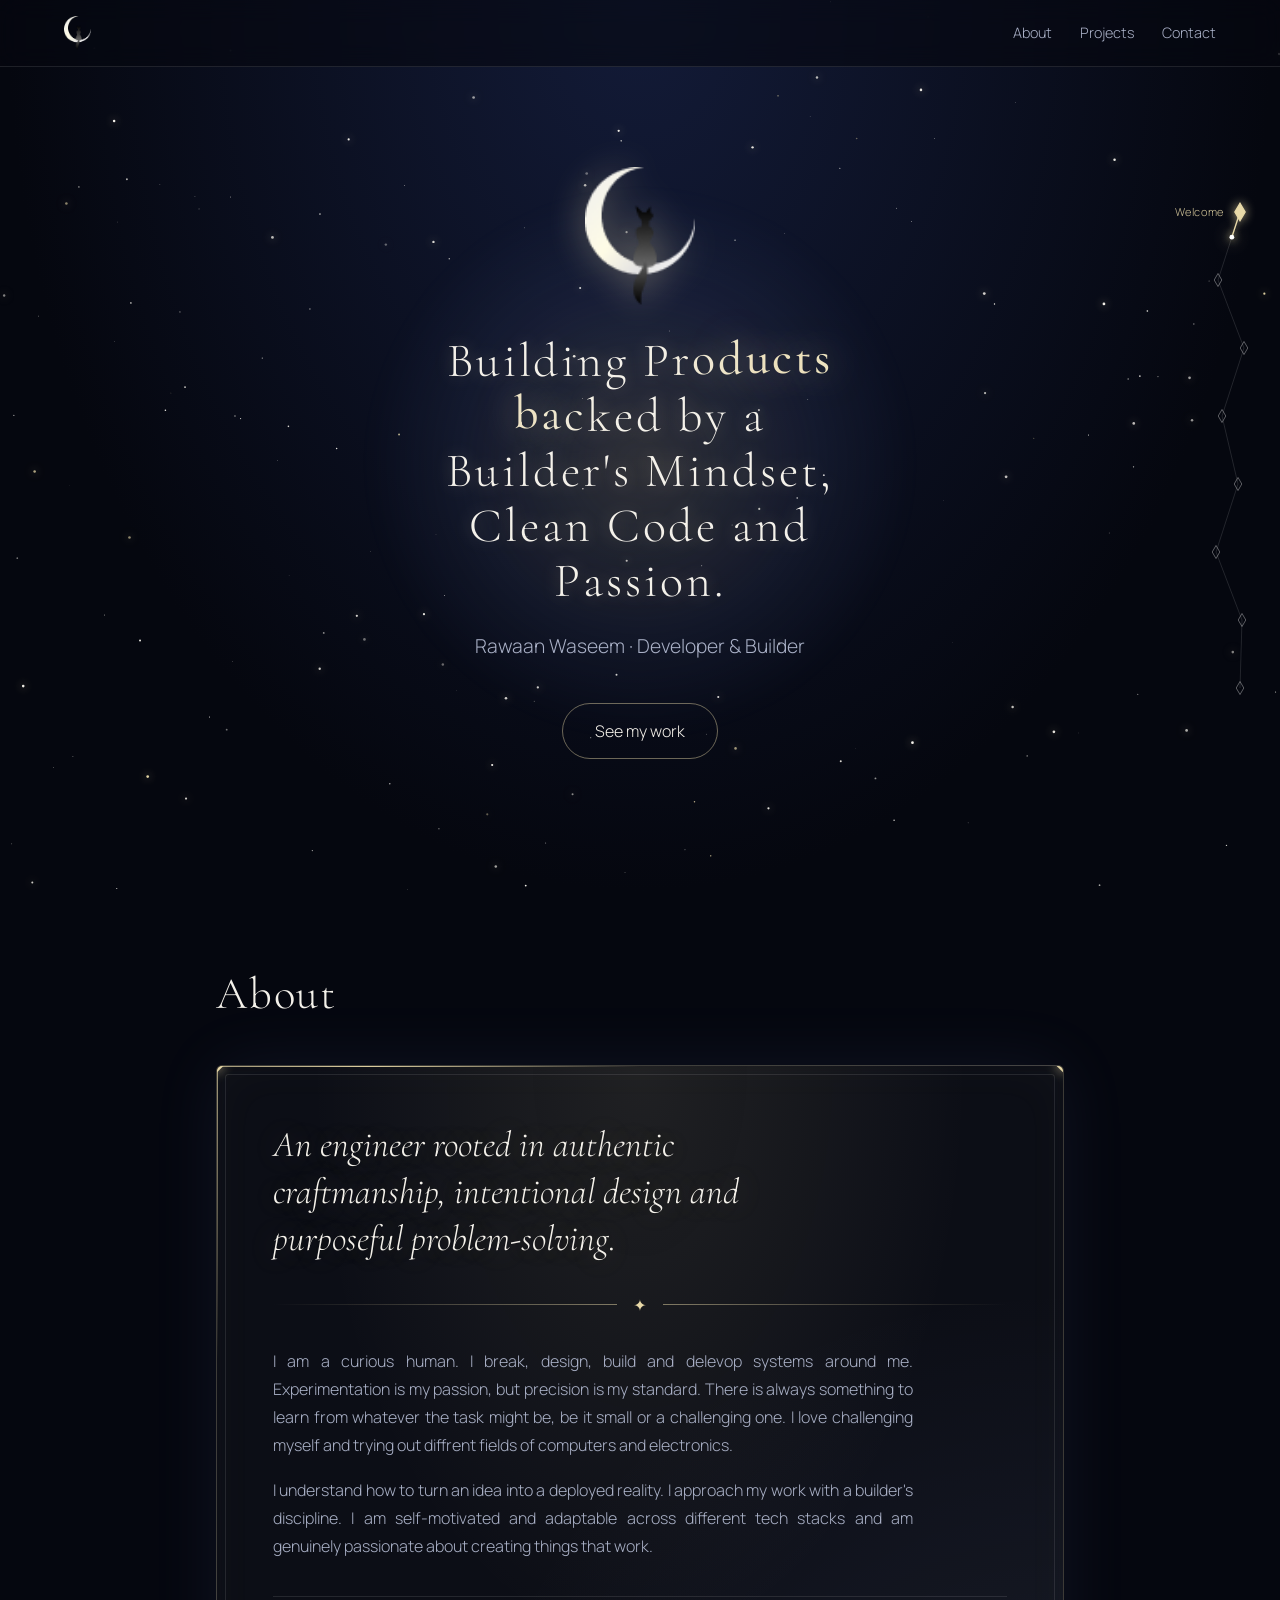
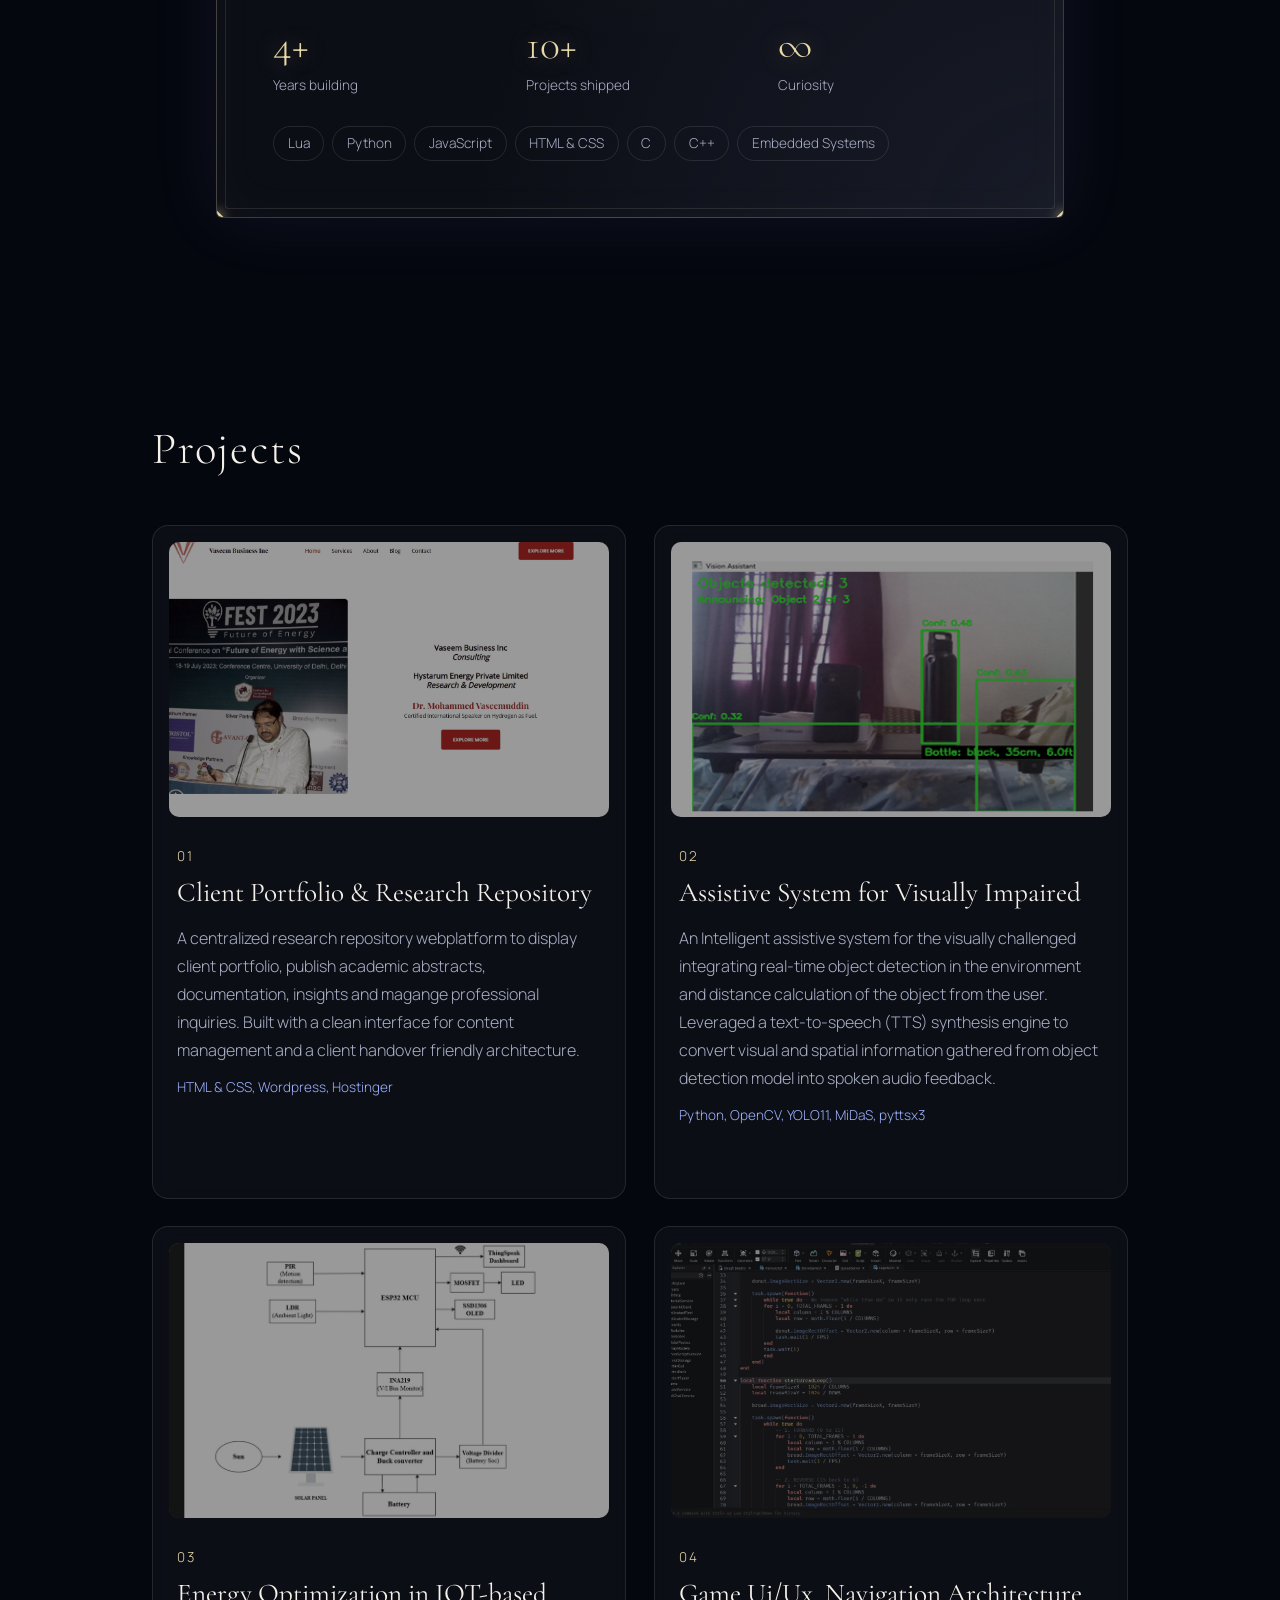
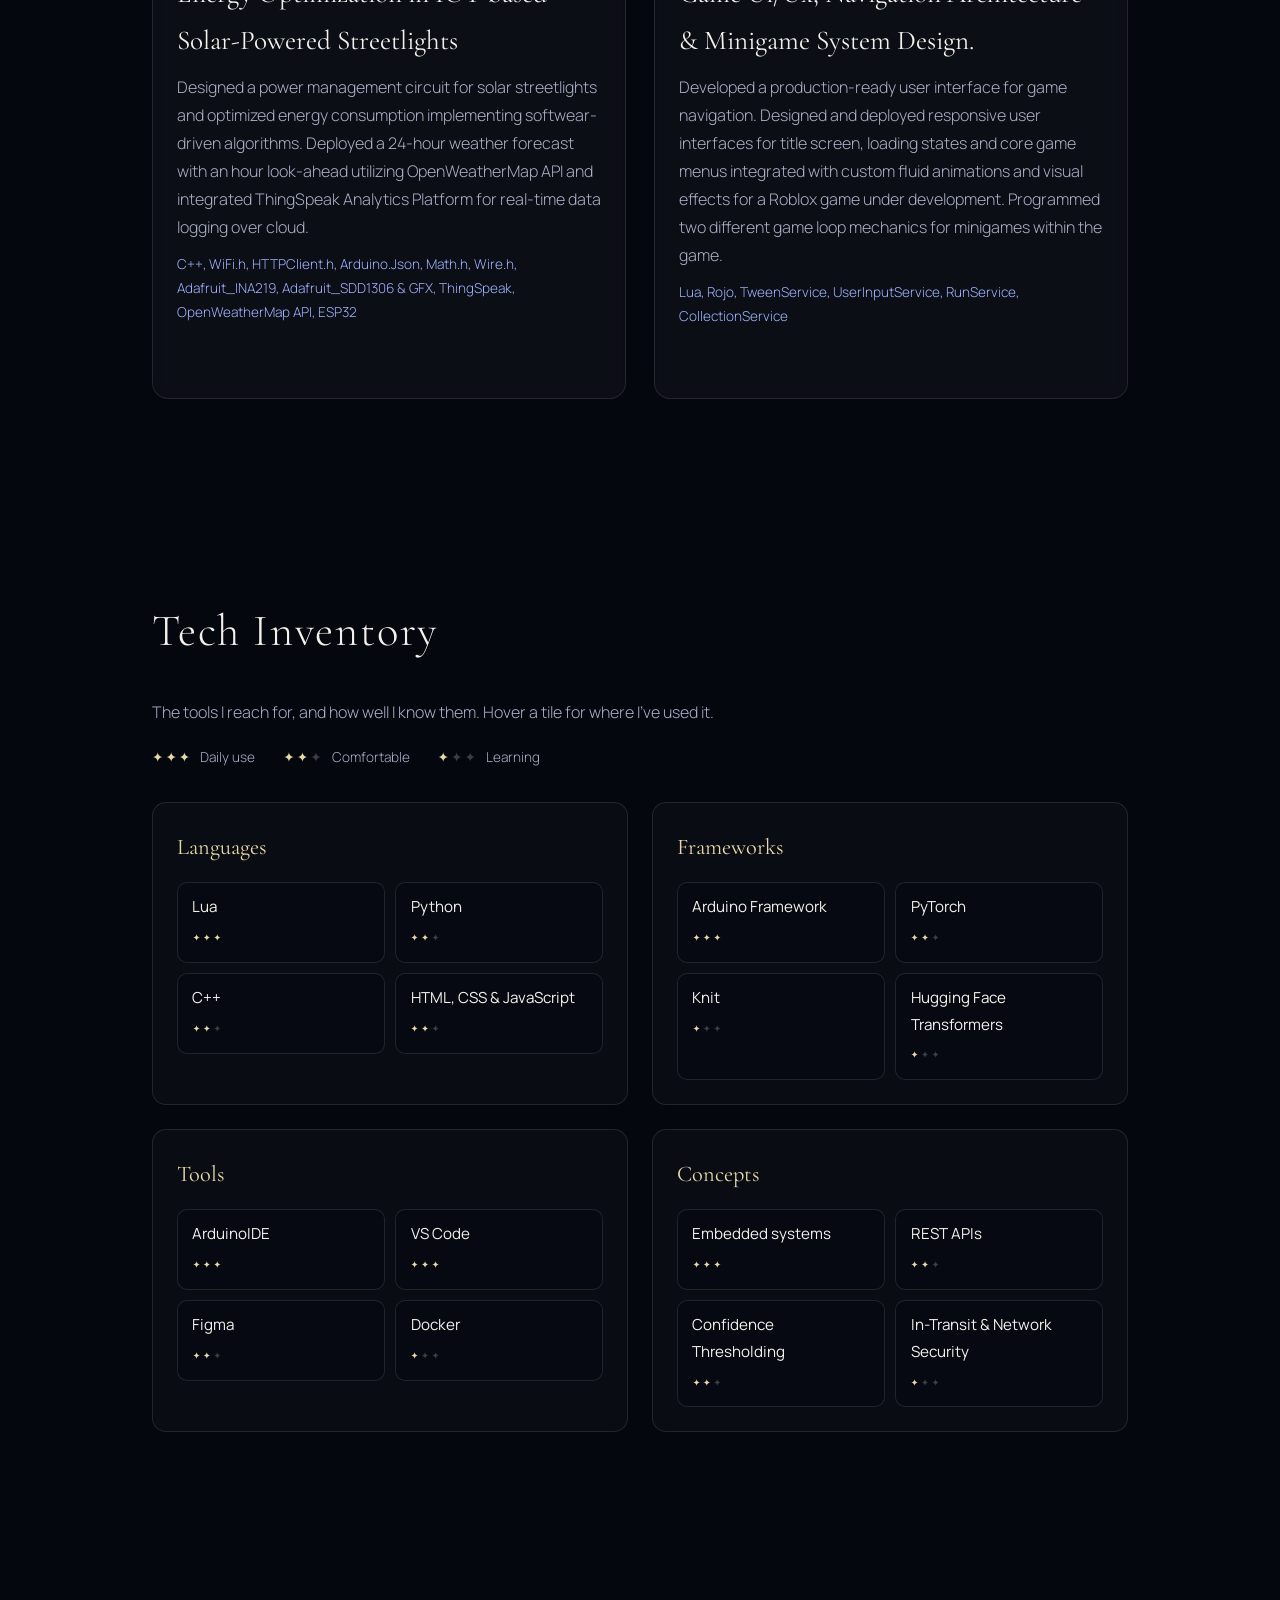
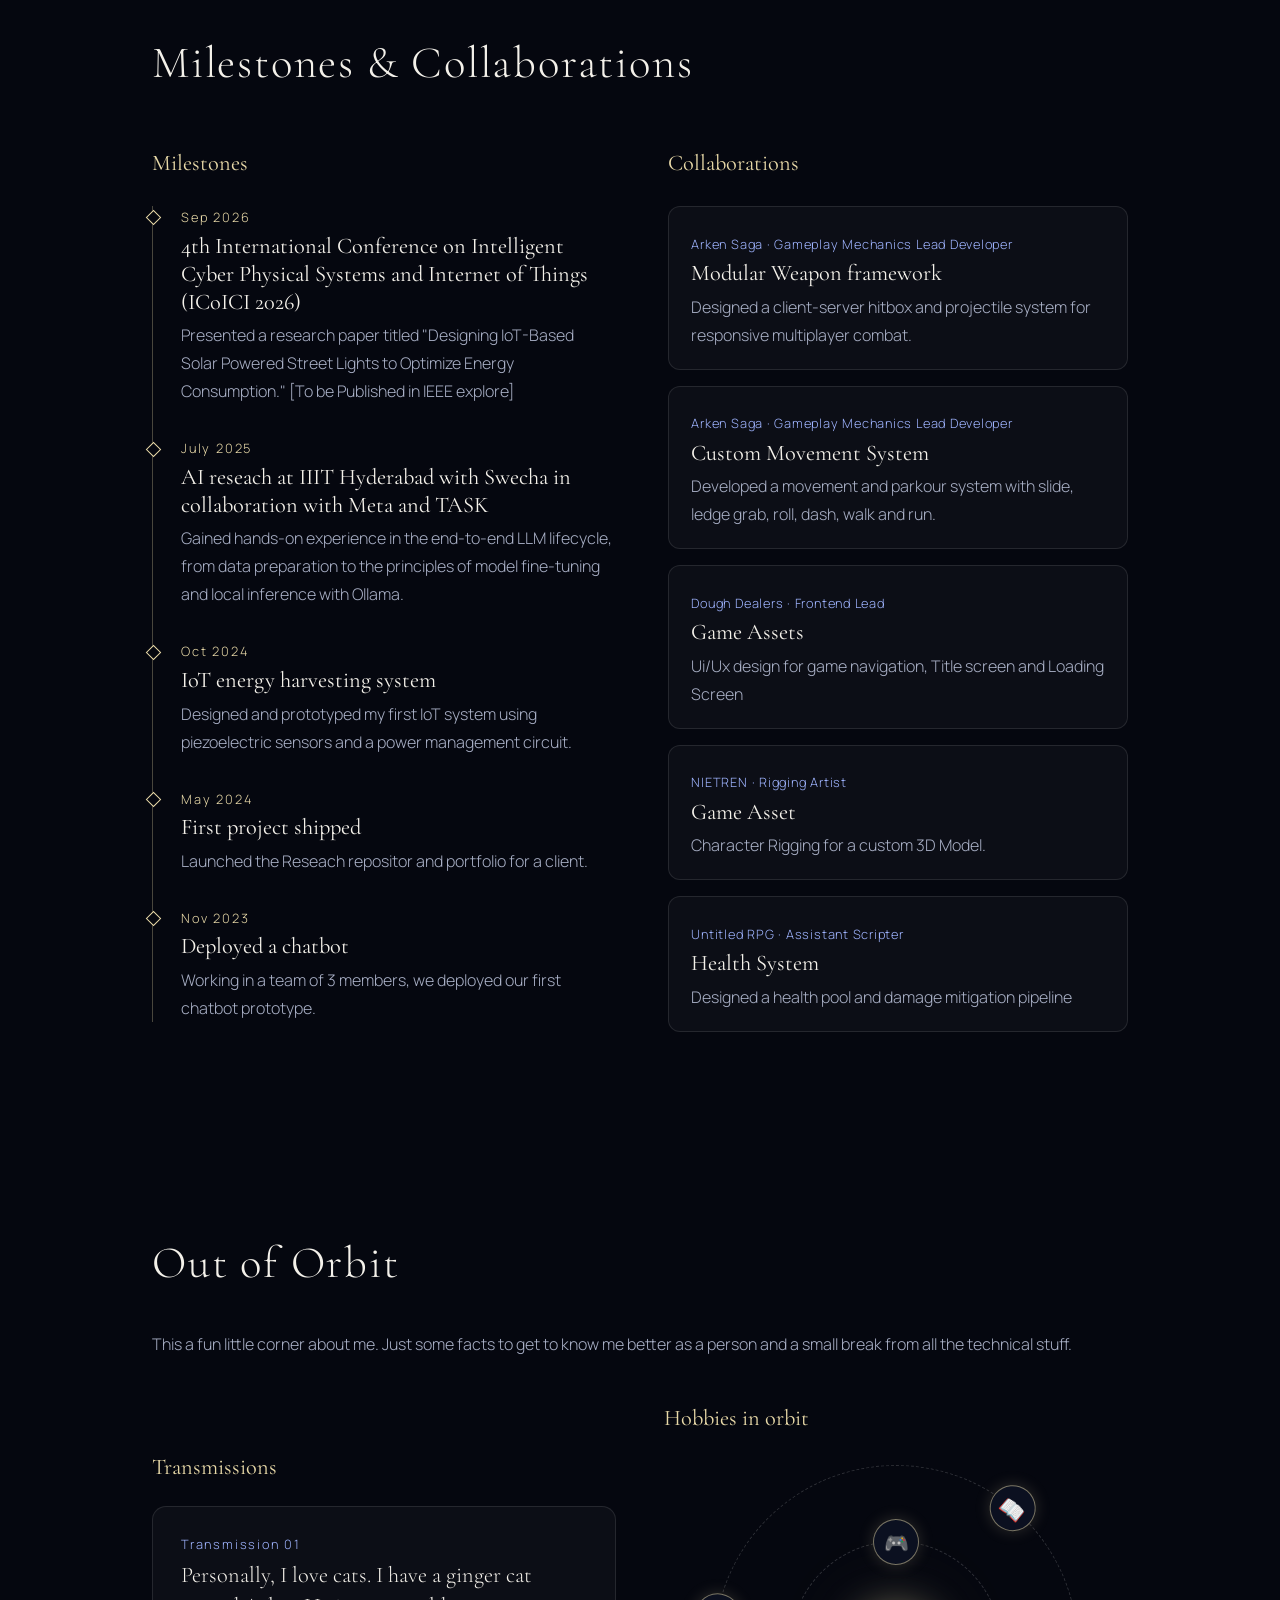
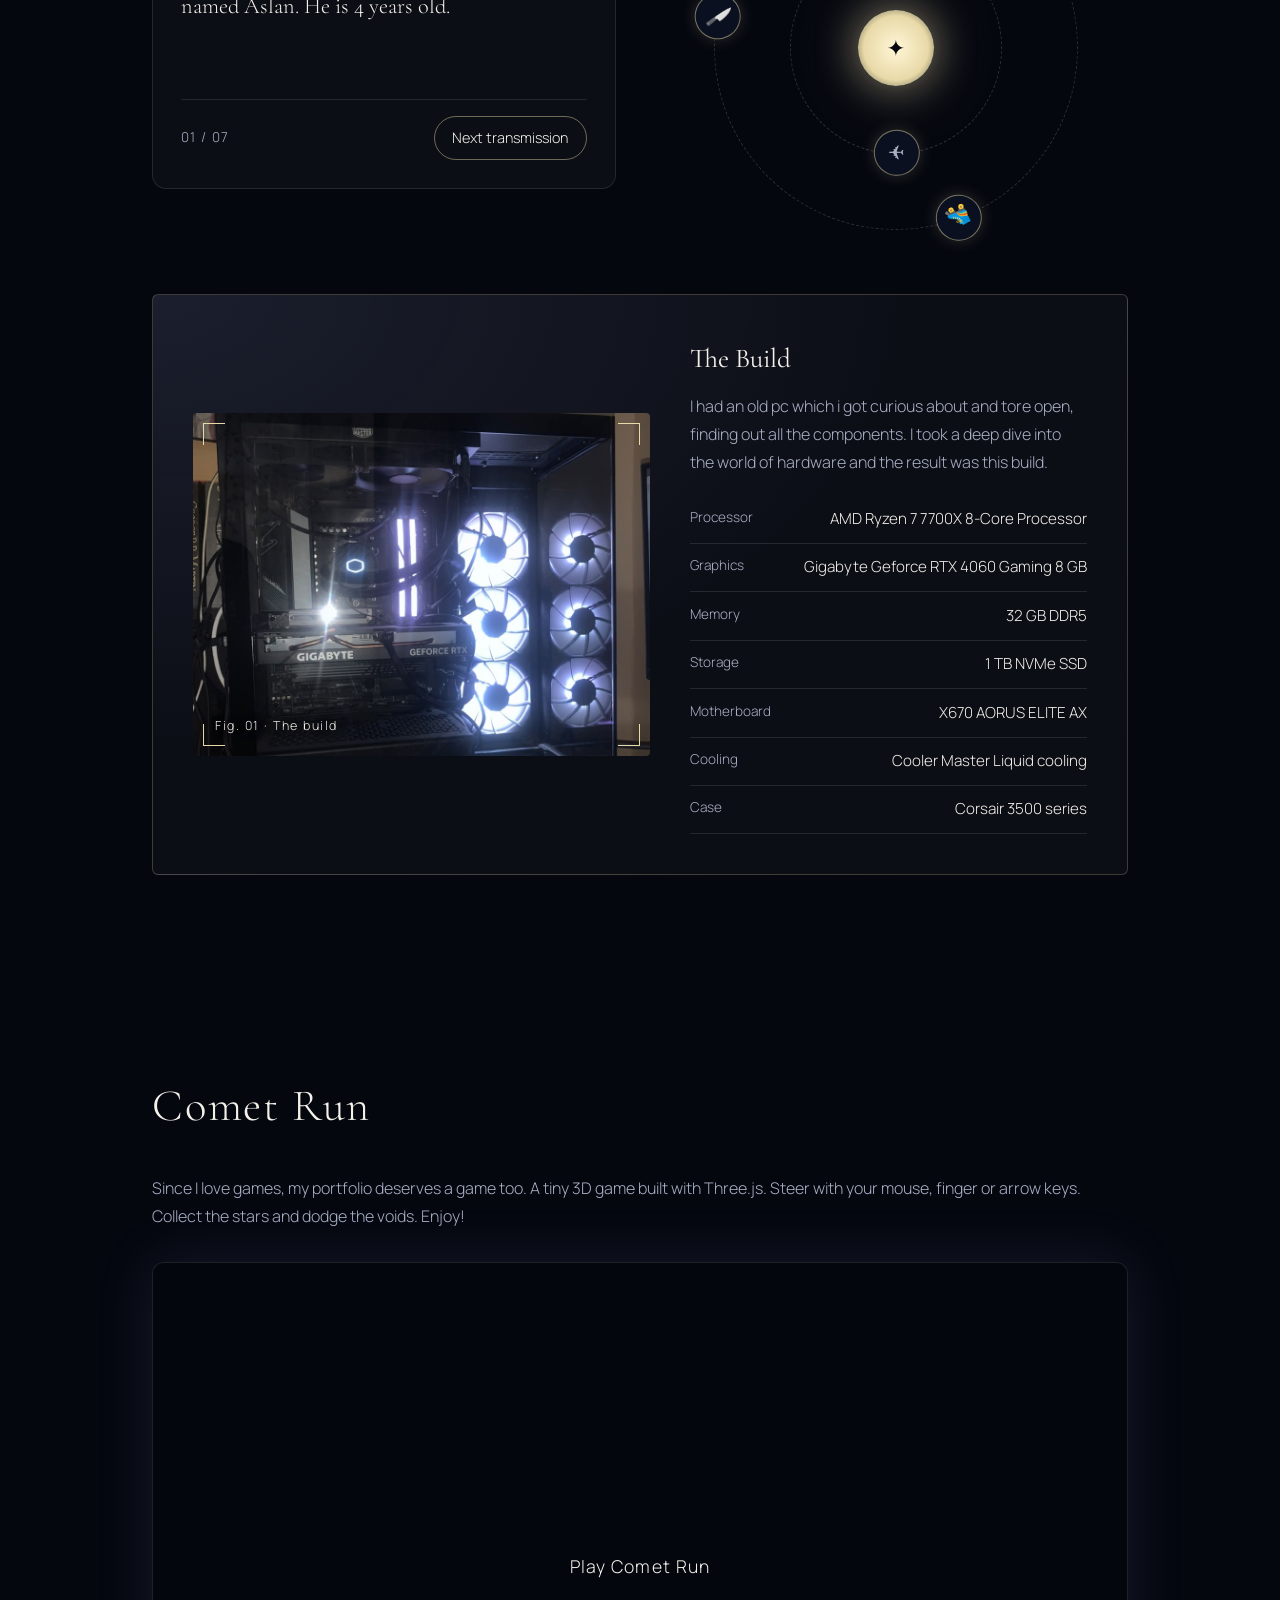
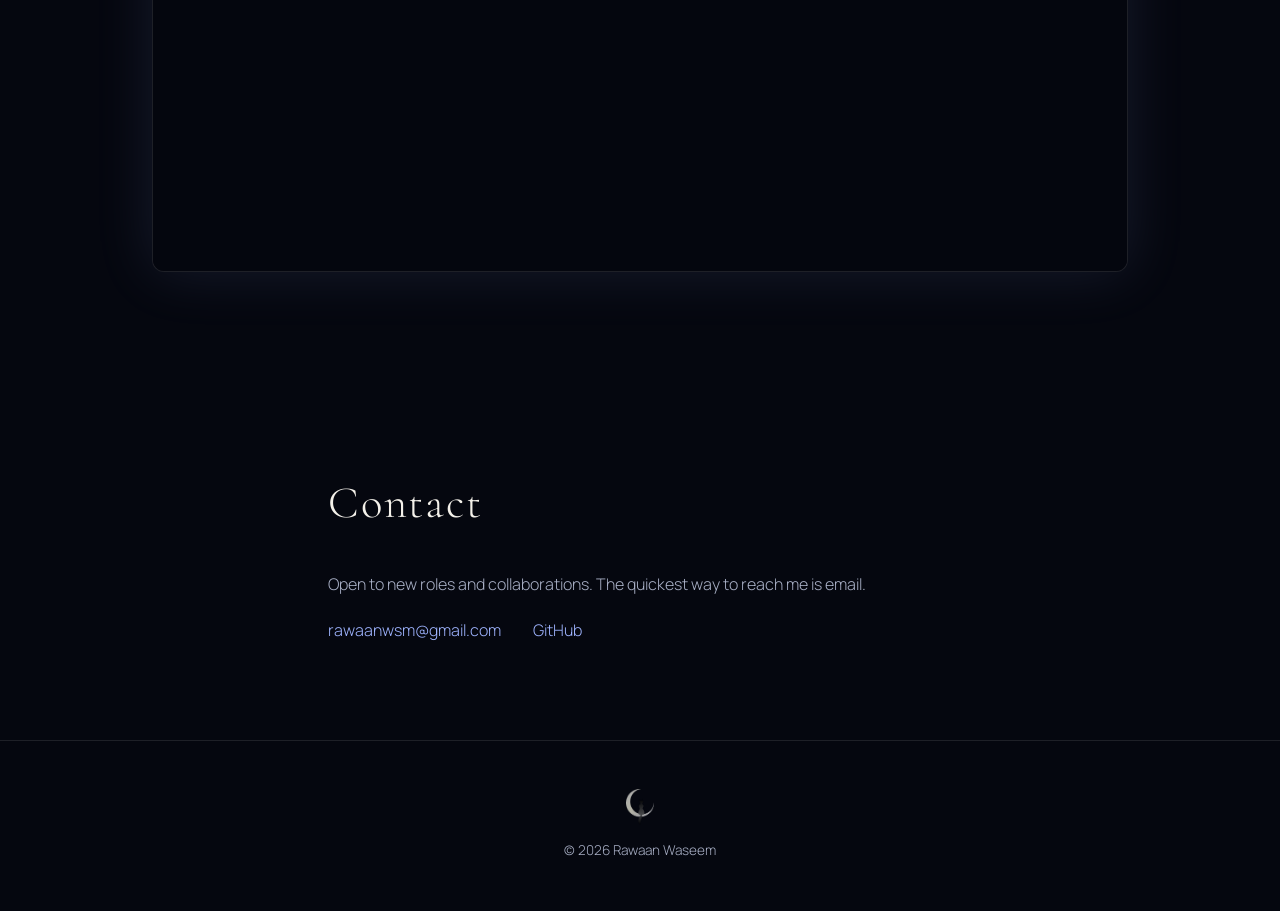
==== commit 642e13c8: "Update index.html" ====
--- a/index.html
+++ b/index.html
@@ -193,7 +193,7 @@
       <ol class="timeline">
         <li class="reveal"><time>Sep 2026</time><h4>4th International Conference on Intelligent Cyber Physical Systems and Internet of Things (ICoICI 2026)</h4><p> Presented a research paper titled "Designing IoT-Based Solar Powered Street Lights to Optimize Energy Consumption." [To be Published in IEEE explore]</p></li>
         <li class="reveal"><time>July 2025</time><h4>AI reseach at IIIT Hyderabad with Swecha in collaboration with Meta and TASK </h4><p>Gained hands-on experience in the end-to-end LLM lifecycle, from data preparation to the principles of model fine-tuning and local inference with Ollama.</p></li>
-        <li class="reveal"><time>Oct 2024</time><h4>IoT energy harvesting system</h4><p>>Designed and prototyped my first IoT system using piezoelectric sensors and a power management circuit.</p></li>
+        <li class="reveal"><time>Oct 2024</time><h4>IoT energy harvesting system</h4><p>Designed and prototyped my first IoT system using piezoelectric sensors and a power management circuit.</p></li>
         <li class="reveal"><time>May 2024</time><h4>First project shipped</h4><p>Launched the Reseach repositor and portfolio for a client.</p></li>
         <li class="reveal"><time>Nov 2023</time><h4>Deployed a chatbot</h4><p>Working in a team of 3 members, we deployed our first chatbot prototype.</p></li>
       </ol>
@@ -331,4 +331,4 @@
   <script src="orbit.js"></script>
   <script type="module" src="comet.js"></script>
 </body>
-</html>+</html>
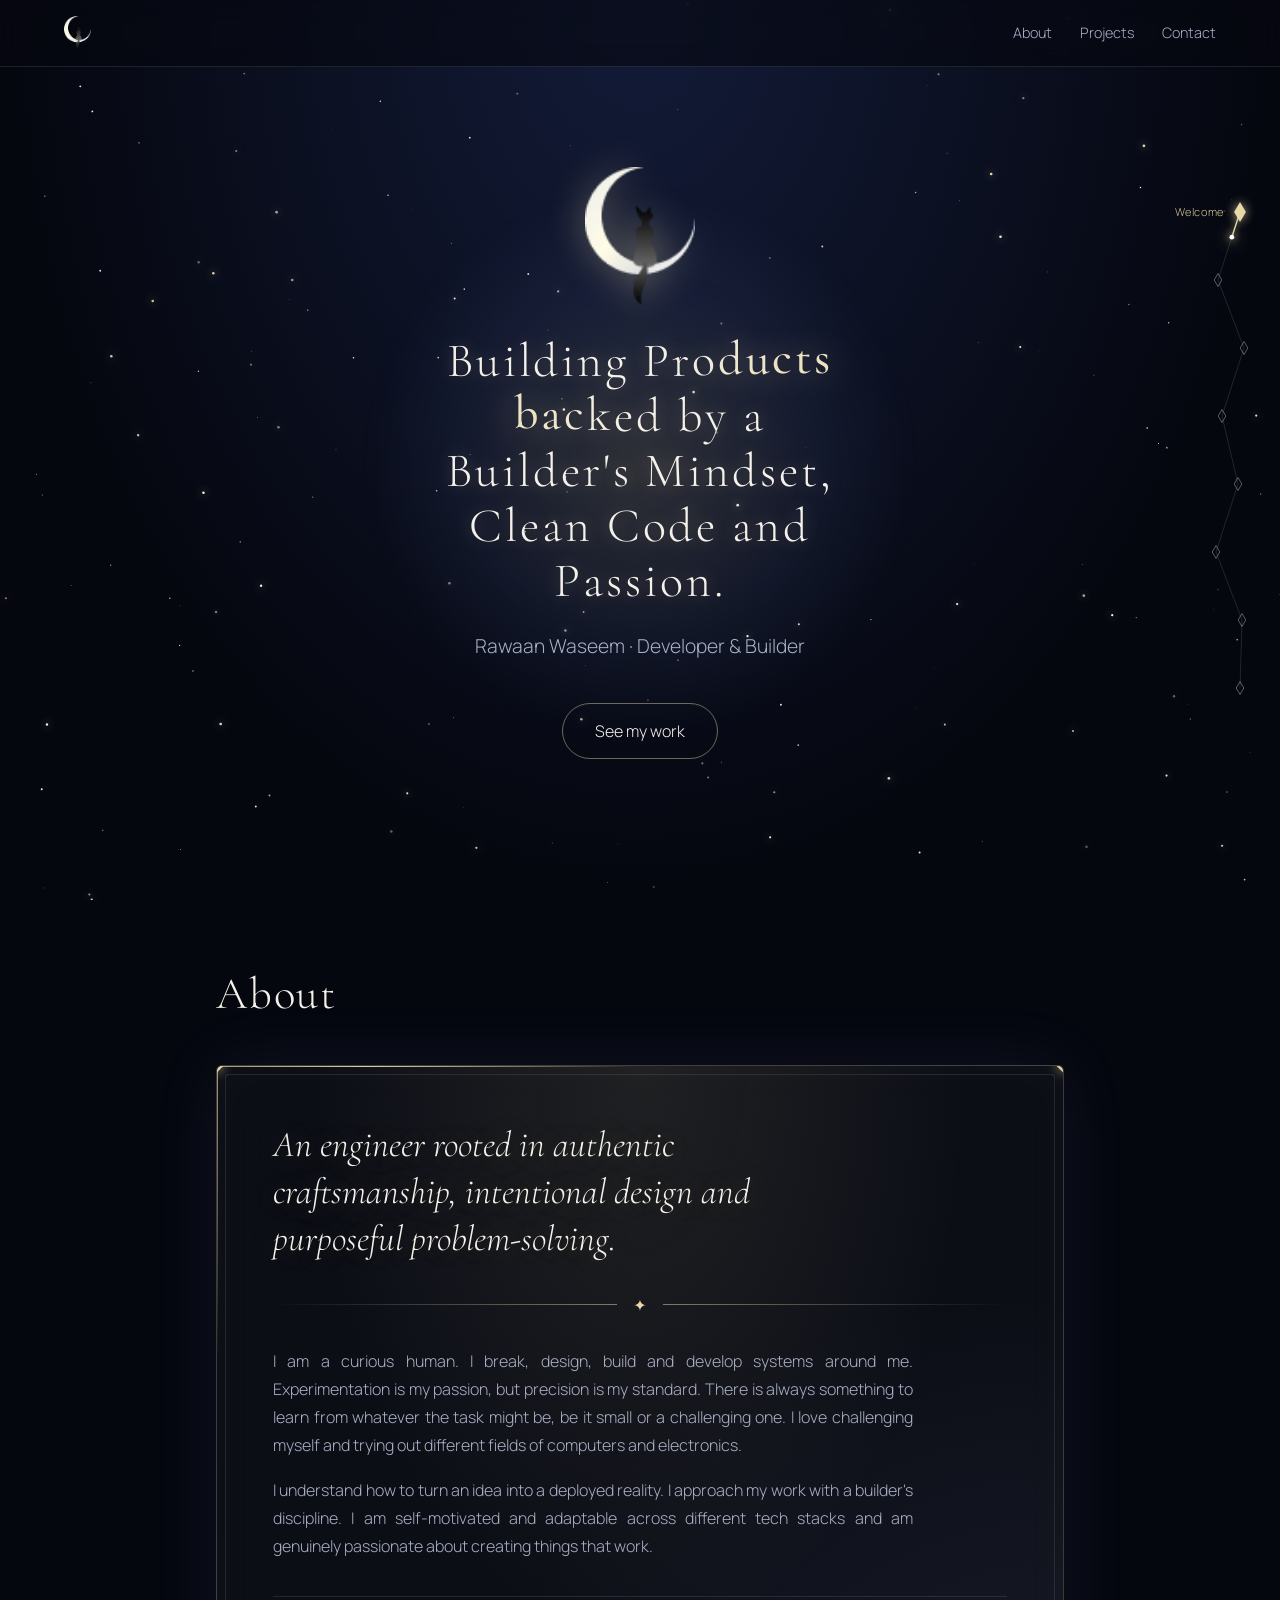
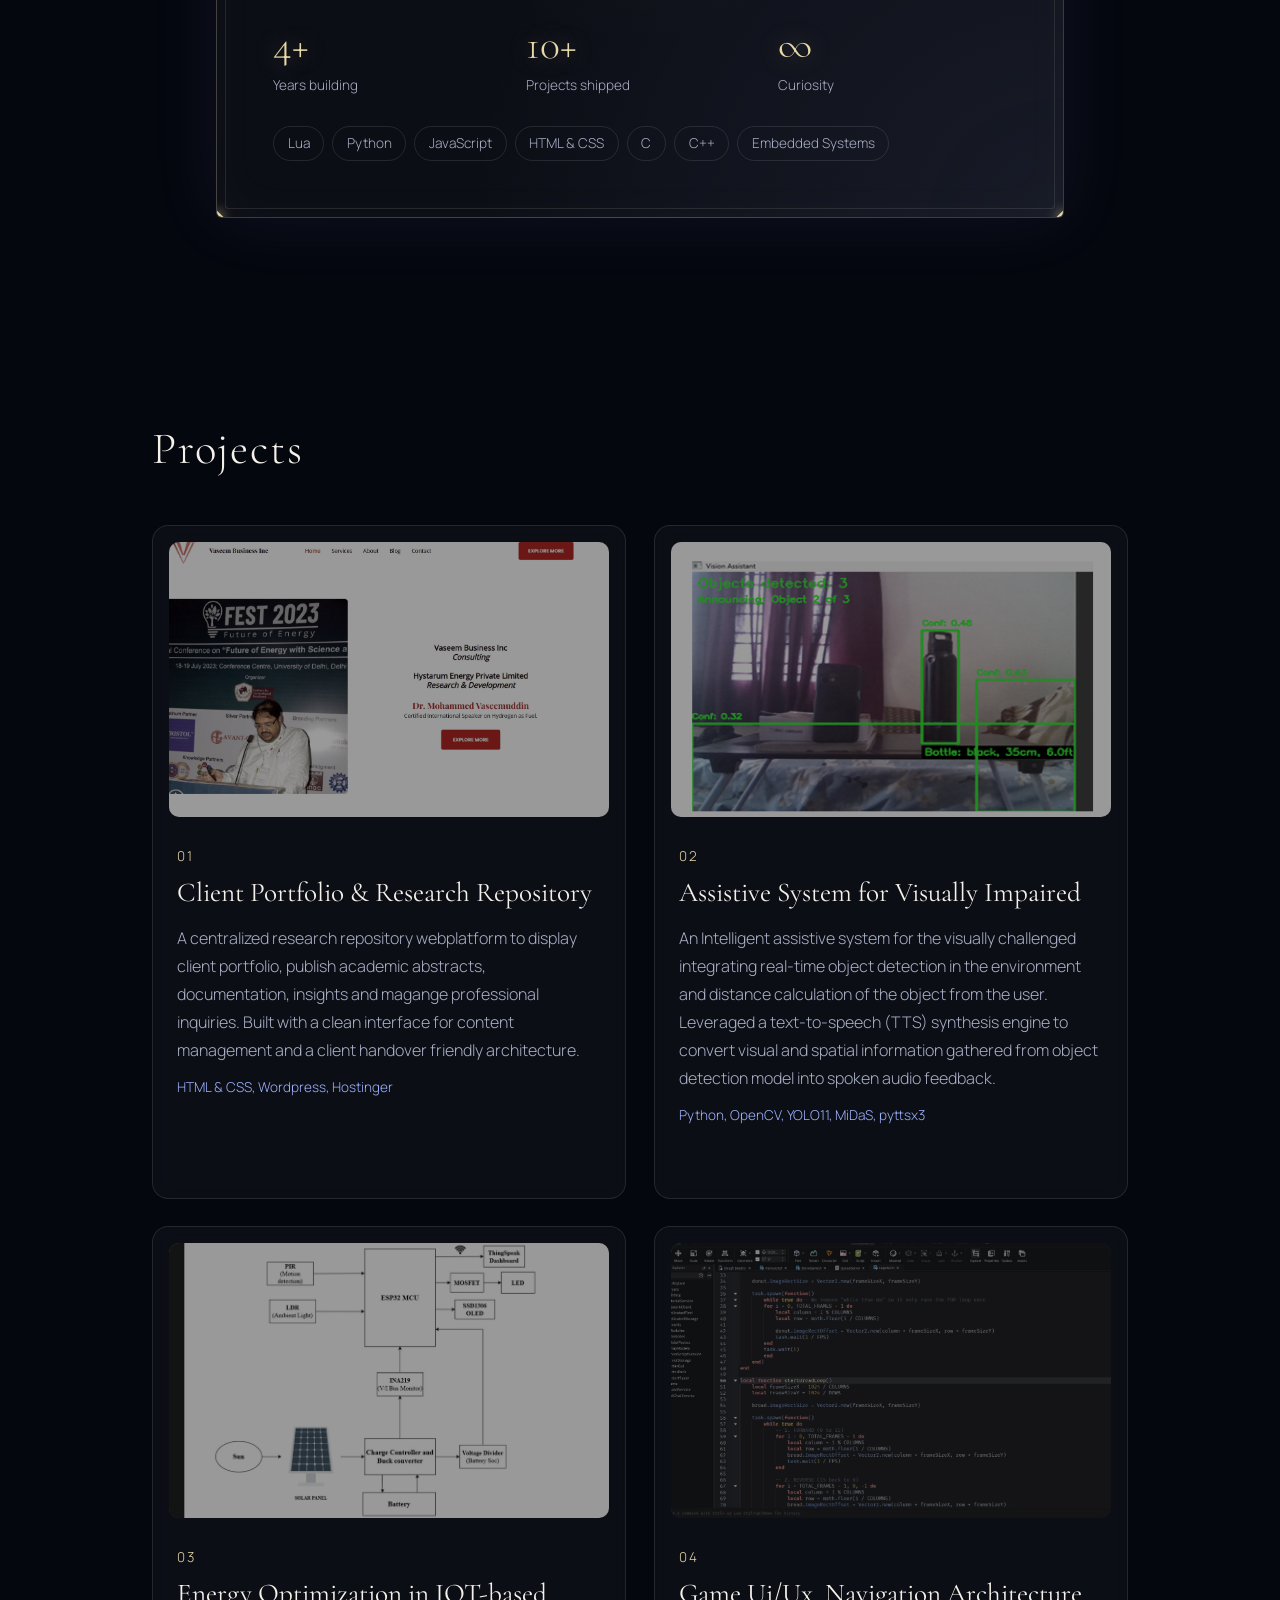
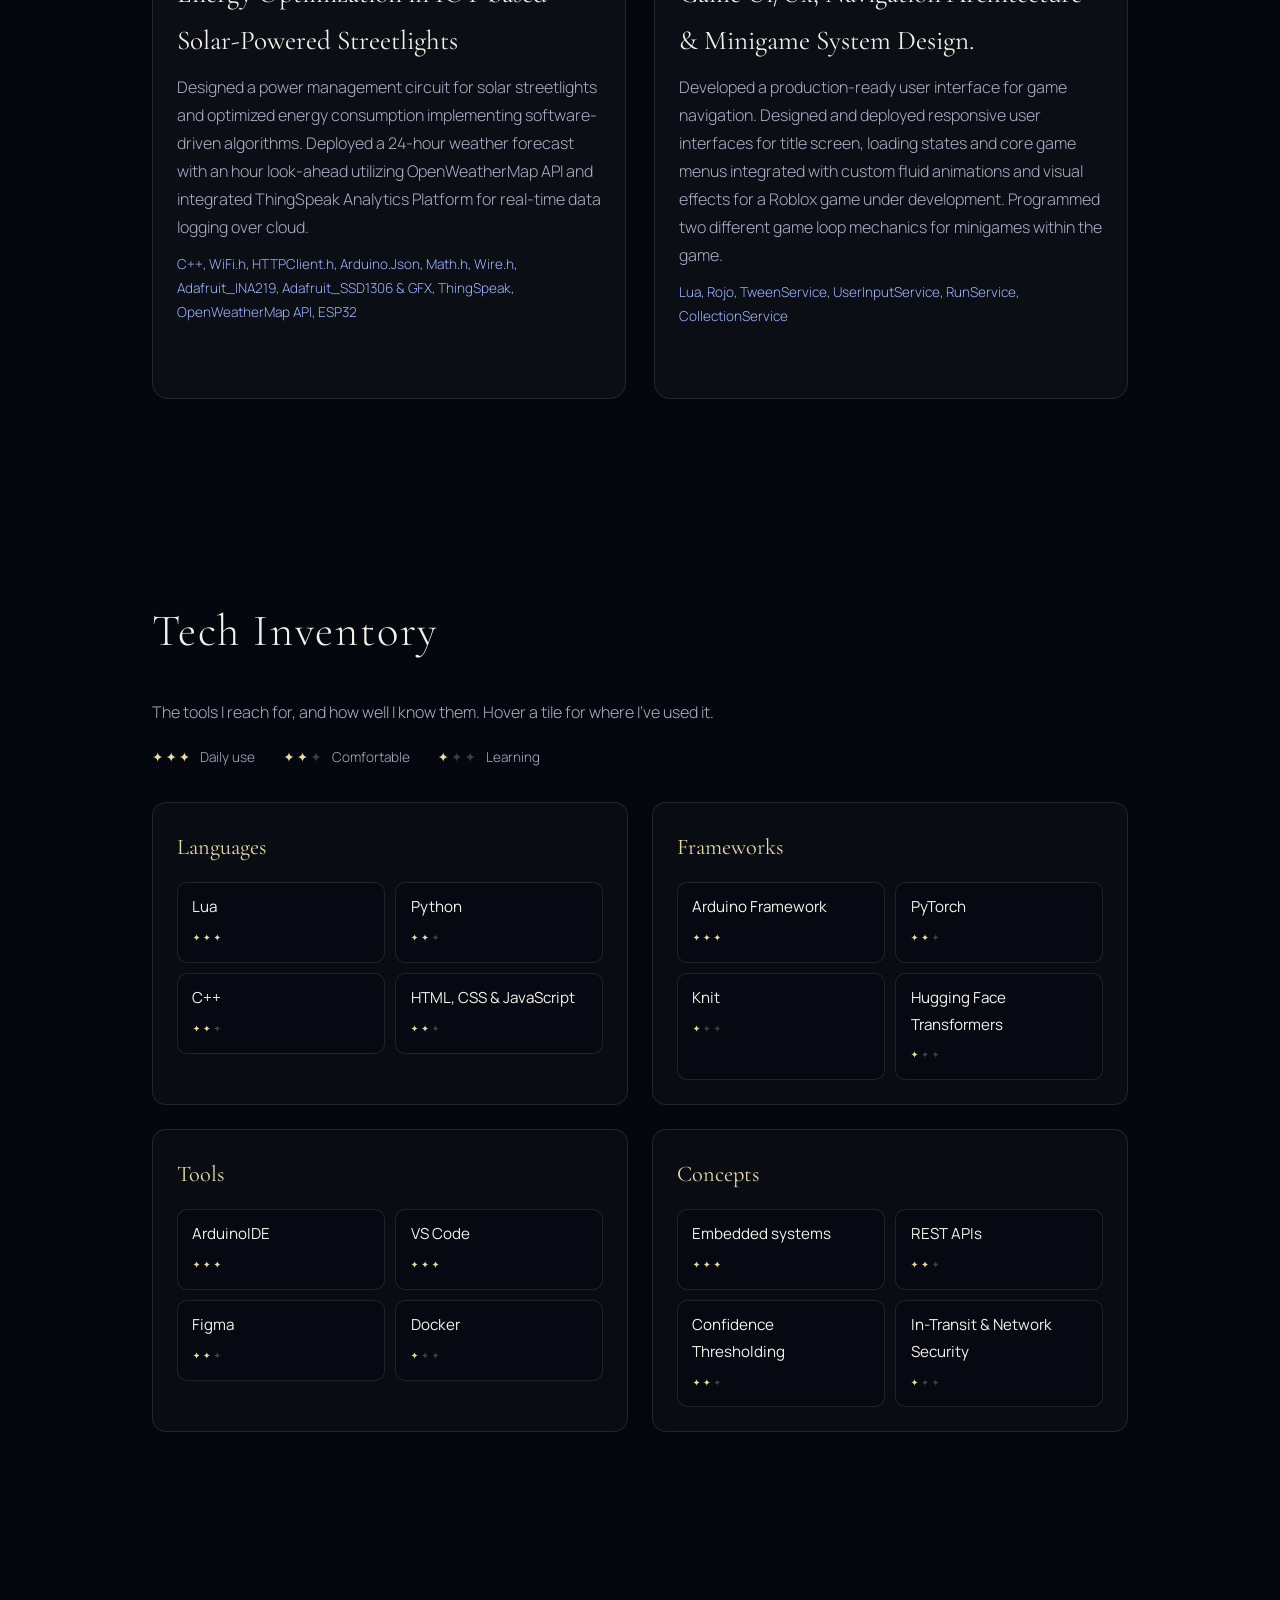
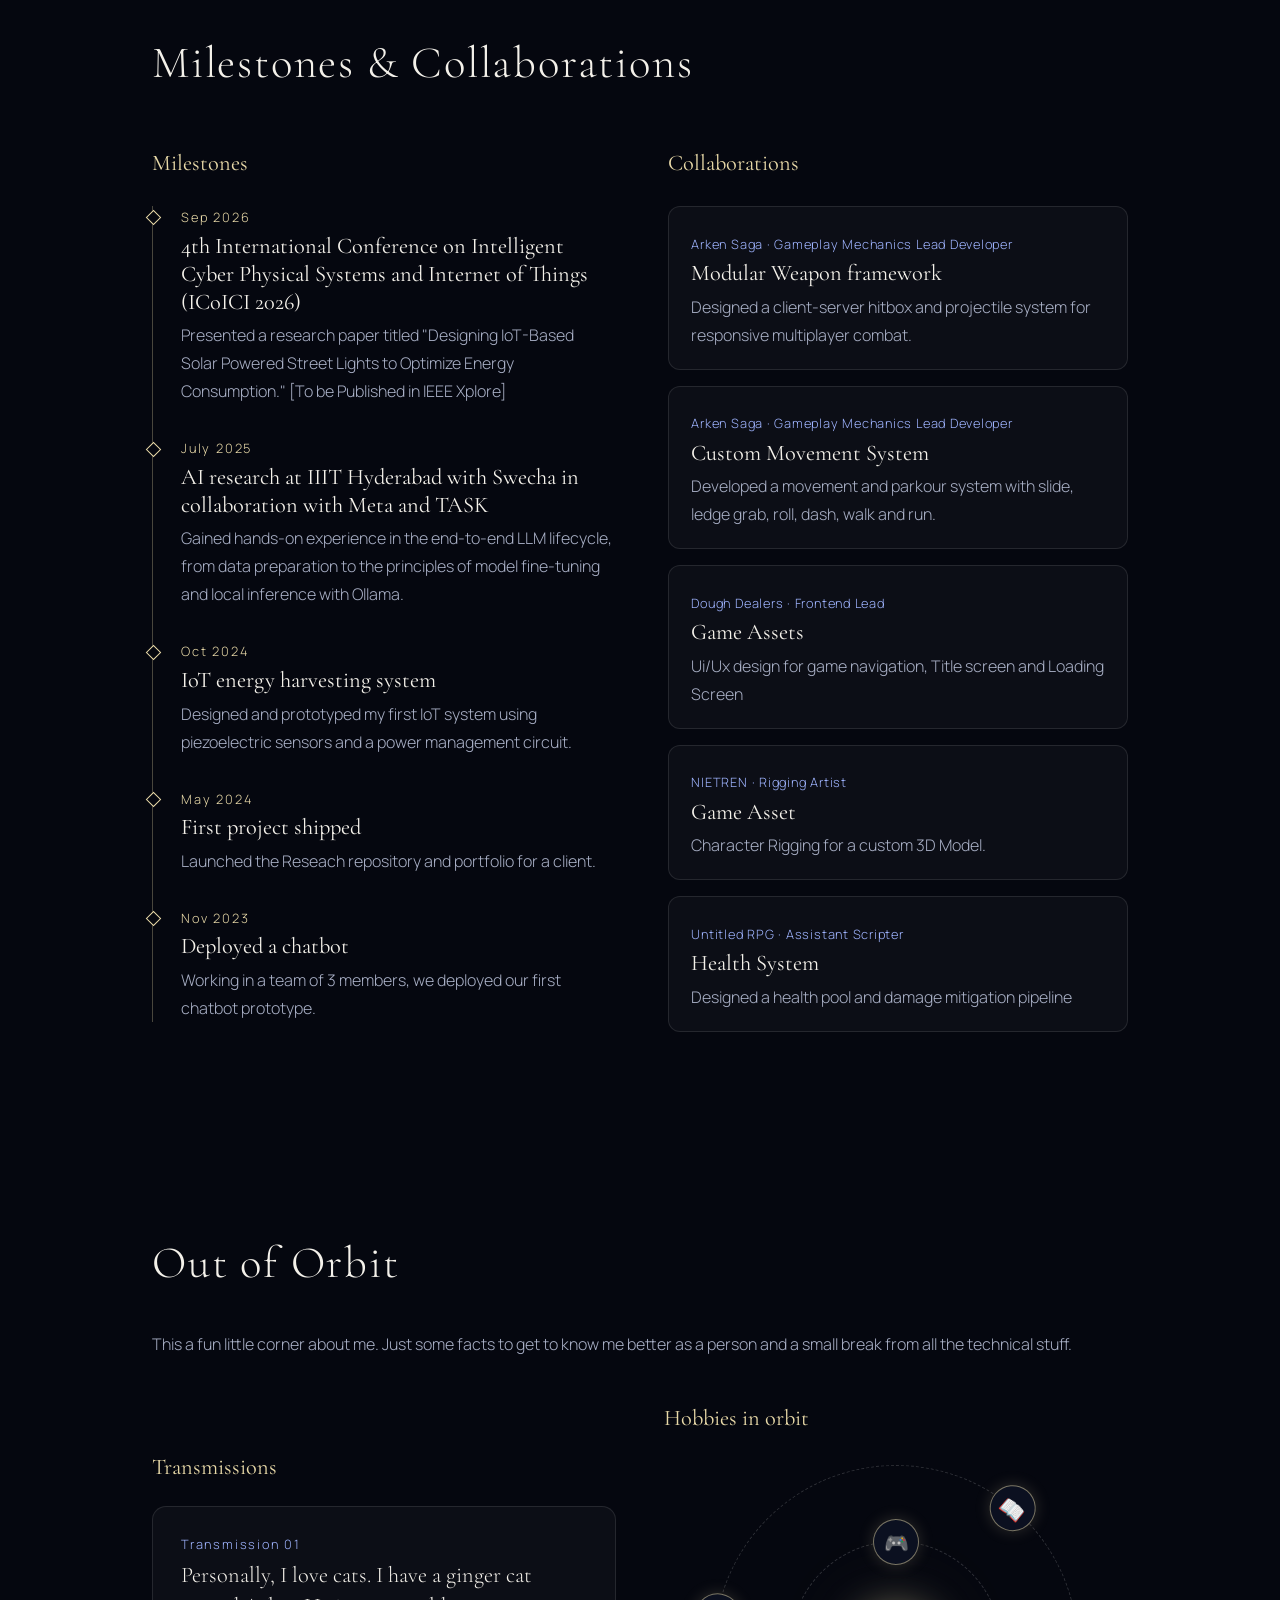
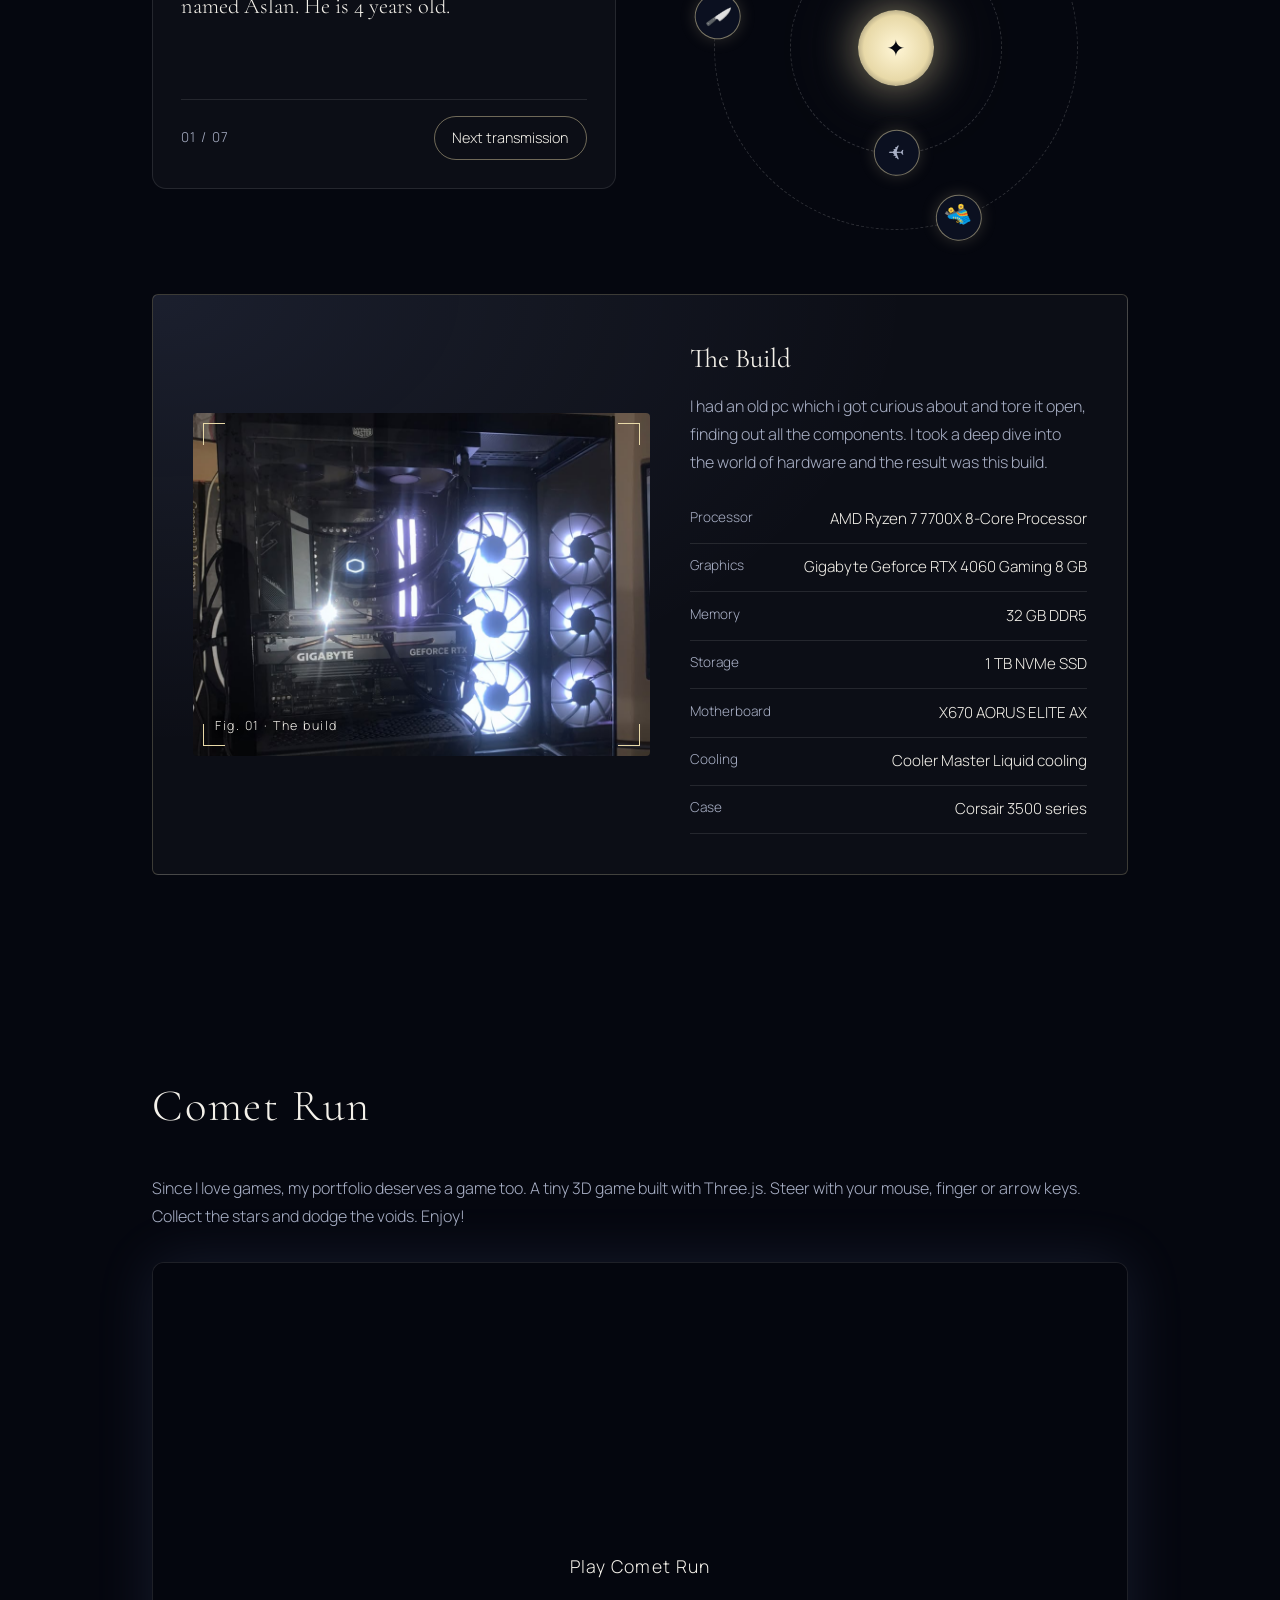
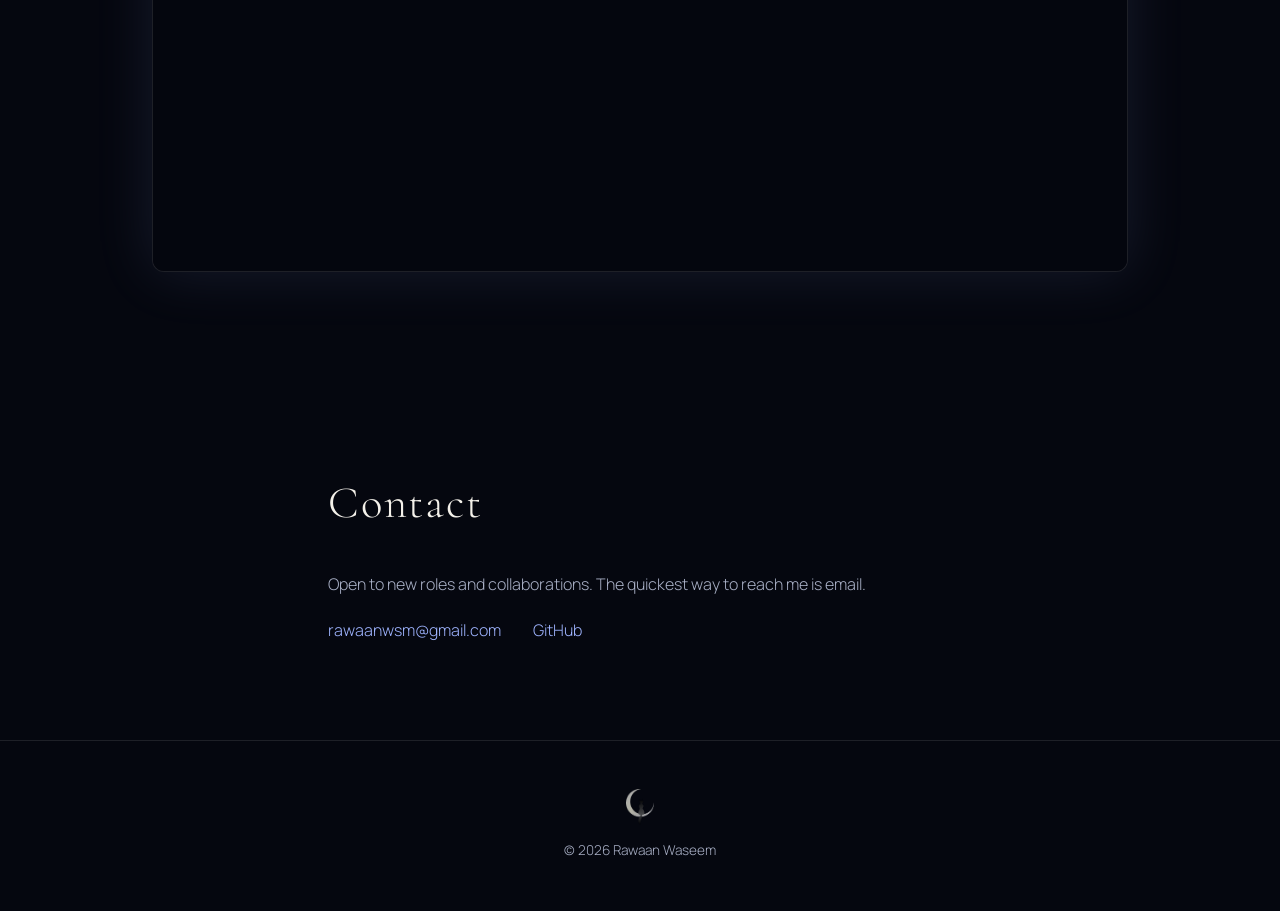
==== commit a9489591: "Update index.html" ====
--- a/index.html
+++ b/index.html
@@ -52,11 +52,11 @@
     <span class="corner bl"></span><span class="corner br"></span>
 
 
-    <p class="about-lead">An engineer rooted in authentic craftmanship, intentional design and purposeful problem-solving.</p>
+    <p class="about-lead">An engineer rooted in authentic craftsmanship, intentional design and purposeful problem-solving.</p>
     <div class="divider" aria-hidden="true"><span>✦</span></div>
 
     <div class="about-text">
-      <p>I am a curious human. I break, design, build and delevop systems around me. Experimentation is my passion, but precision is my standard. There is always something to learn from whatever the task might be, be it small or a challenging one. I love challenging myself and trying out diffrent fields of computers and electronics. </p>
+      <p>I am a curious human. I break, design, build and develop systems around me. Experimentation is my passion, but precision is my standard. There is always something to learn from whatever the task might be, be it small or a challenging one. I love challenging myself and trying out different fields of computers and electronics. </p>
       <p>I understand how to turn an idea into a deployed reality. I approach my work with a builder's discipline. I am self-motivated and adaptable across different tech stacks and am genuinely passionate about creating things that work. </p>
     </div>
 
@@ -112,8 +112,8 @@
       <div class="card-body">
         <p class="card-num">03</p>
         <h3>Energy Optimization in IOT-based Solar-Powered Streetlights</h3>
-        <p>Designed a power management circuit for solar streetlights and optimized energy consumption implementing softwear-driven algorithms. Deployed a 24-hour weather forecast with an hour look-ahead utilizing OpenWeatherMap API and integrated ThingSpeak Analytics Platform for real-time data logging over cloud.</p>
-        <p class="tech">C++, WiFi.h, HTTPClient.h, Arduino.Json, Math.h, Wire.h, Adafruit_INA219, Adafruit_SDD1306 & GFX, ThingSpeak, OpenWeatherMap API, ESP32</p>
+        <p>Designed a power management circuit for solar streetlights and optimized energy consumption implementing software-driven algorithms. Deployed a 24-hour weather forecast with an hour look-ahead utilizing OpenWeatherMap API and integrated ThingSpeak Analytics Platform for real-time data logging over cloud.</p>
+        <p class="tech">C++, WiFi.h, HTTPClient.h, Arduino.Json, Math.h, Wire.h, Adafruit_INA219, Adafruit_SSD1306 & GFX, ThingSpeak, OpenWeatherMap API, ESP32</p>
         <div class="card-actions">
           <a href="https://github.com/wRawaan/Energy-Optimization-in-IoT-Based-Solar-Streetlights">GitHub</a>
         </div>
@@ -191,10 +191,10 @@
     <div>
       <h3 class="mc-title">Milestones</h3>
       <ol class="timeline">
-        <li class="reveal"><time>Sep 2026</time><h4>4th International Conference on Intelligent Cyber Physical Systems and Internet of Things (ICoICI 2026)</h4><p> Presented a research paper titled "Designing IoT-Based Solar Powered Street Lights to Optimize Energy Consumption." [To be Published in IEEE explore]</p></li>
-        <li class="reveal"><time>July 2025</time><h4>AI reseach at IIIT Hyderabad with Swecha in collaboration with Meta and TASK </h4><p>Gained hands-on experience in the end-to-end LLM lifecycle, from data preparation to the principles of model fine-tuning and local inference with Ollama.</p></li>
+        <li class="reveal"><time>Sep 2026</time><h4>4th International Conference on Intelligent Cyber Physical Systems and Internet of Things (ICoICI 2026)</h4><p> Presented a research paper titled "Designing IoT-Based Solar Powered Street Lights to Optimize Energy Consumption." [To be Published in IEEE Xplore]</p></li>
+        <li class="reveal"><time>July 2025</time><h4>AI research at IIIT Hyderabad with Swecha in collaboration with Meta and TASK </h4><p>Gained hands-on experience in the end-to-end LLM lifecycle, from data preparation to the principles of model fine-tuning and local inference with Ollama.</p></li>
         <li class="reveal"><time>Oct 2024</time><h4>IoT energy harvesting system</h4><p>Designed and prototyped my first IoT system using piezoelectric sensors and a power management circuit.</p></li>
-        <li class="reveal"><time>May 2024</time><h4>First project shipped</h4><p>Launched the Reseach repositor and portfolio for a client.</p></li>
+        <li class="reveal"><time>May 2024</time><h4>First project shipped</h4><p>Launched the Reseach repository and portfolio for a client.</p></li>
         <li class="reveal"><time>Nov 2023</time><h4>Deployed a chatbot</h4><p>Working in a team of 3 members, we deployed our first chatbot prototype.</p></li>
       </ol>
     </div>
@@ -241,10 +241,10 @@
       <div class="tx">
         <ul class="tx-list" aria-live="polite">
           <li><b>Transmission 01</b>Personally, I love cats. I have a ginger cat named Aslan. He is 4 years old. </li>
-          <li><b>Transmission 02</b>I love to watch, play and build games. I got into gaming eversince I could remember. PS2 generation kid here.</li>
+          <li><b>Transmission 02</b>I love to watch, play and build games. I got into gaming ever since I could remember. PS2 generation kid here.</li>
           <li><b>Transmission 03</b>Do you know when I got into computers? Grade 5. Yes, seriously. Our computer textbook had a picture of an architect using a computer to design blueprints. I decided I want my profession to be on a computer as well.</li>
           <li><b>Transmission 04</b>I have always been the first to complete any tasks given in my schooling during computer lab. I went around helping other kids in the lab with their tasks. Good old days. Turbo c++, HTML, penguin stock images haha. </li>
-          <li><b>Transmission 05</b>I am weirdly obessed with time-blocking. I get productivity guilt randomly. That persistant friction when resting or taking a break feels stressful rather than relaxing. </li>
+          <li><b>Transmission 05</b>I am weirdly obsessed with time-blocking. I get productivity guilt randomly. That persistent friction when resting or taking a break feels stressful rather than relaxing. </li>
           <li><b>Transmission 06</b>The first thing I ever built? Give it a guess. A small solar-powered toy. Ripped out the motor of a toy car, added a small solar panel from one of my science playkits, assembled it all together and we had a solar powered weird looking robot XD</li>
           <li><b>Transmission 07</b>Also, I have my own custom-built PC. Do check it out below. </li>
         </ul>
@@ -280,7 +280,7 @@
     </figure>
     <div>
       <h3 class="build-title">The Build</h3>
-      <p class="build-story">I had an old pc which i got curious about and tore open, finding out all the components. I took a deep dive into the world of hardware and the result was this build. </p>
+      <p class="build-story">I had an old pc which i got curious about and tore it open, finding out all the components. I took a deep dive into the world of hardware and the result was this build. </p>
       <dl class="specs">
         <div><dt>Processor</dt><dd>AMD Ryzen 7 7700X 8-Core Processor</dd></div>
         <div><dt>Graphics</dt><dd>Gigabyte Geforce RTX 4060 Gaming 8 GB</dd></div>
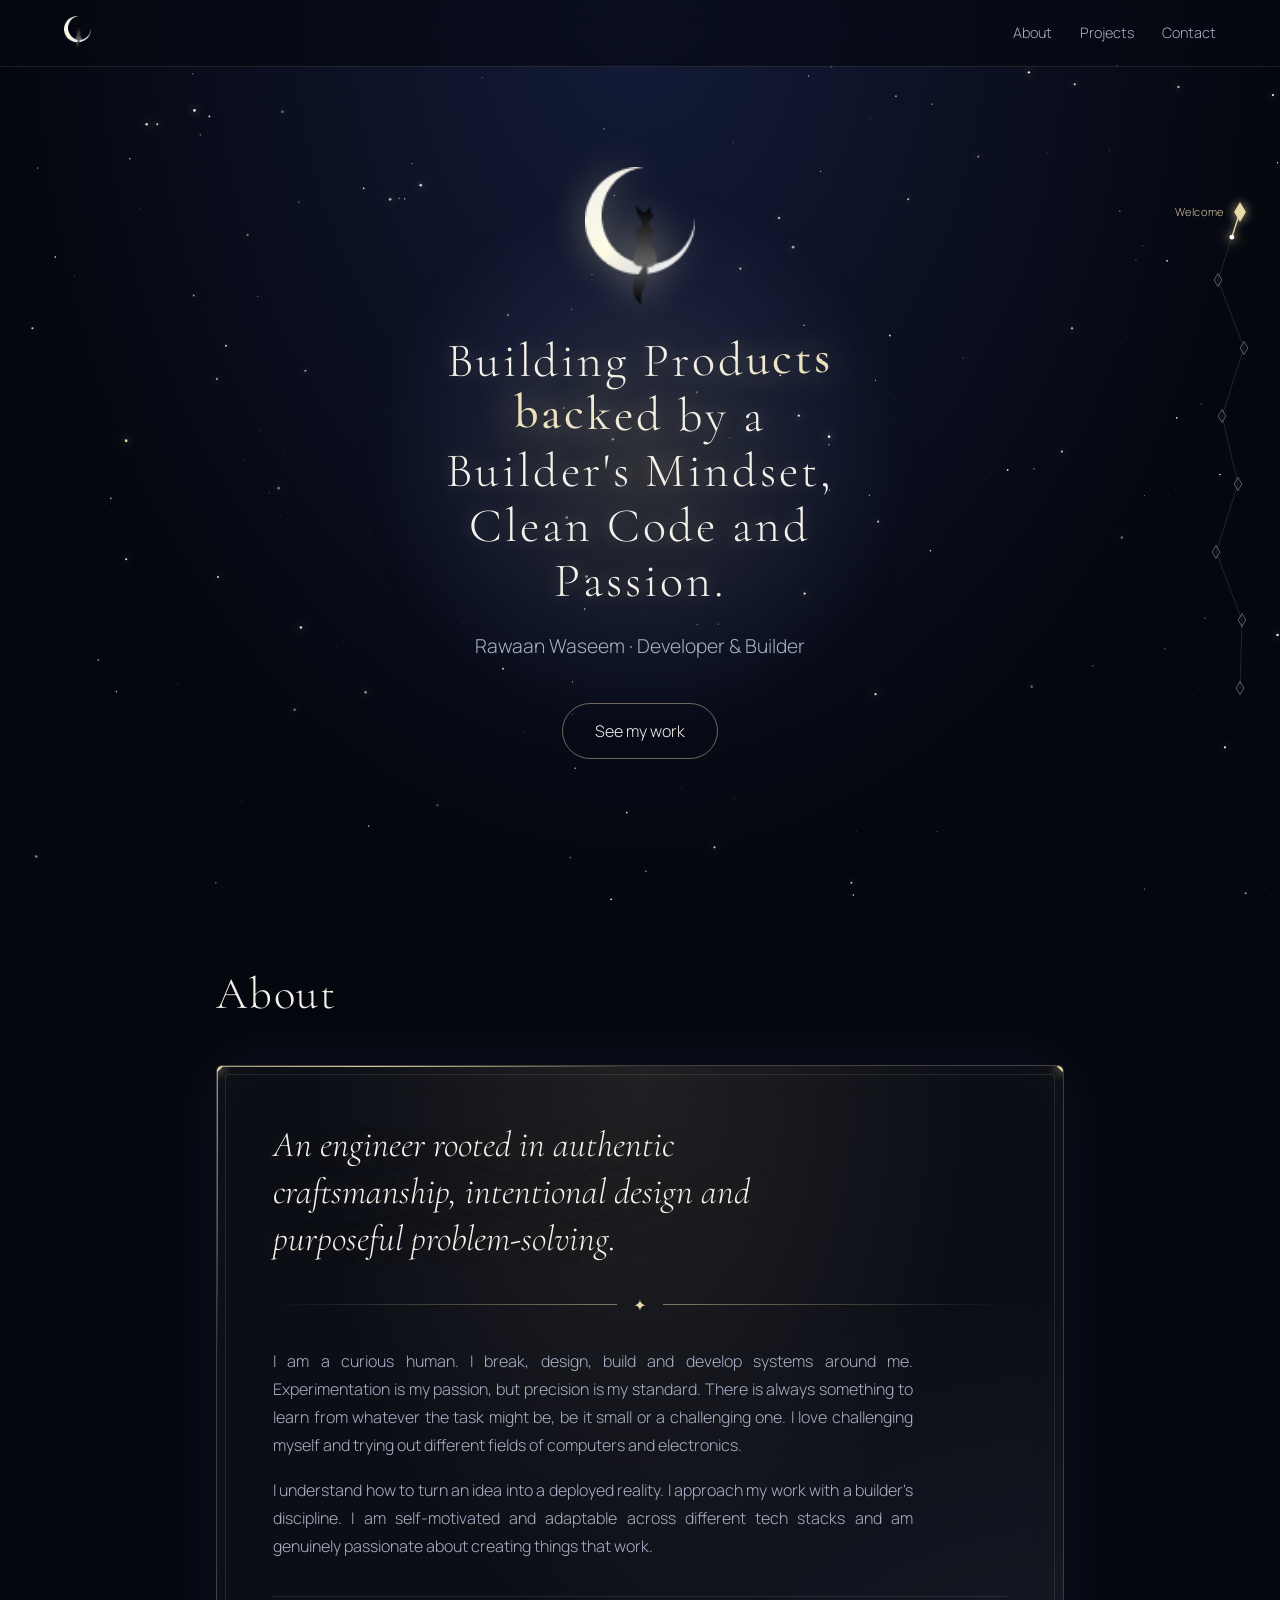
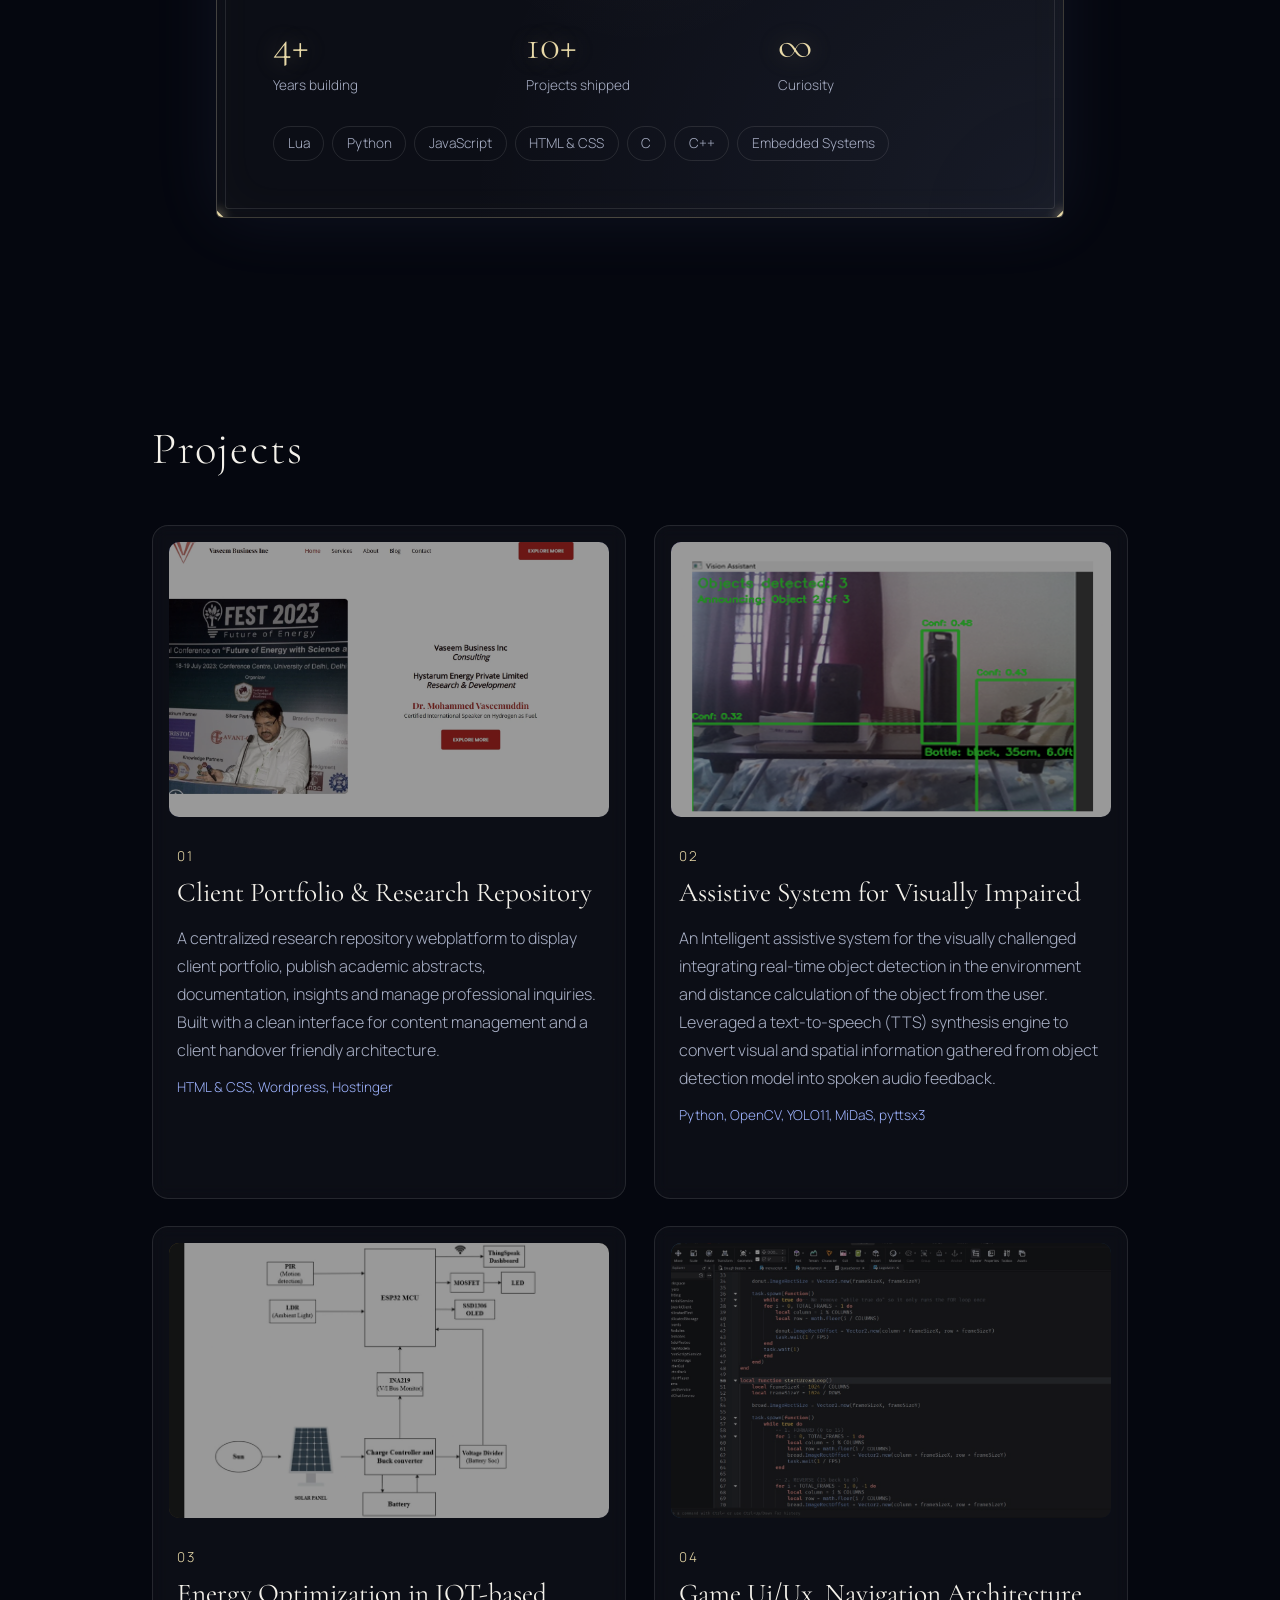
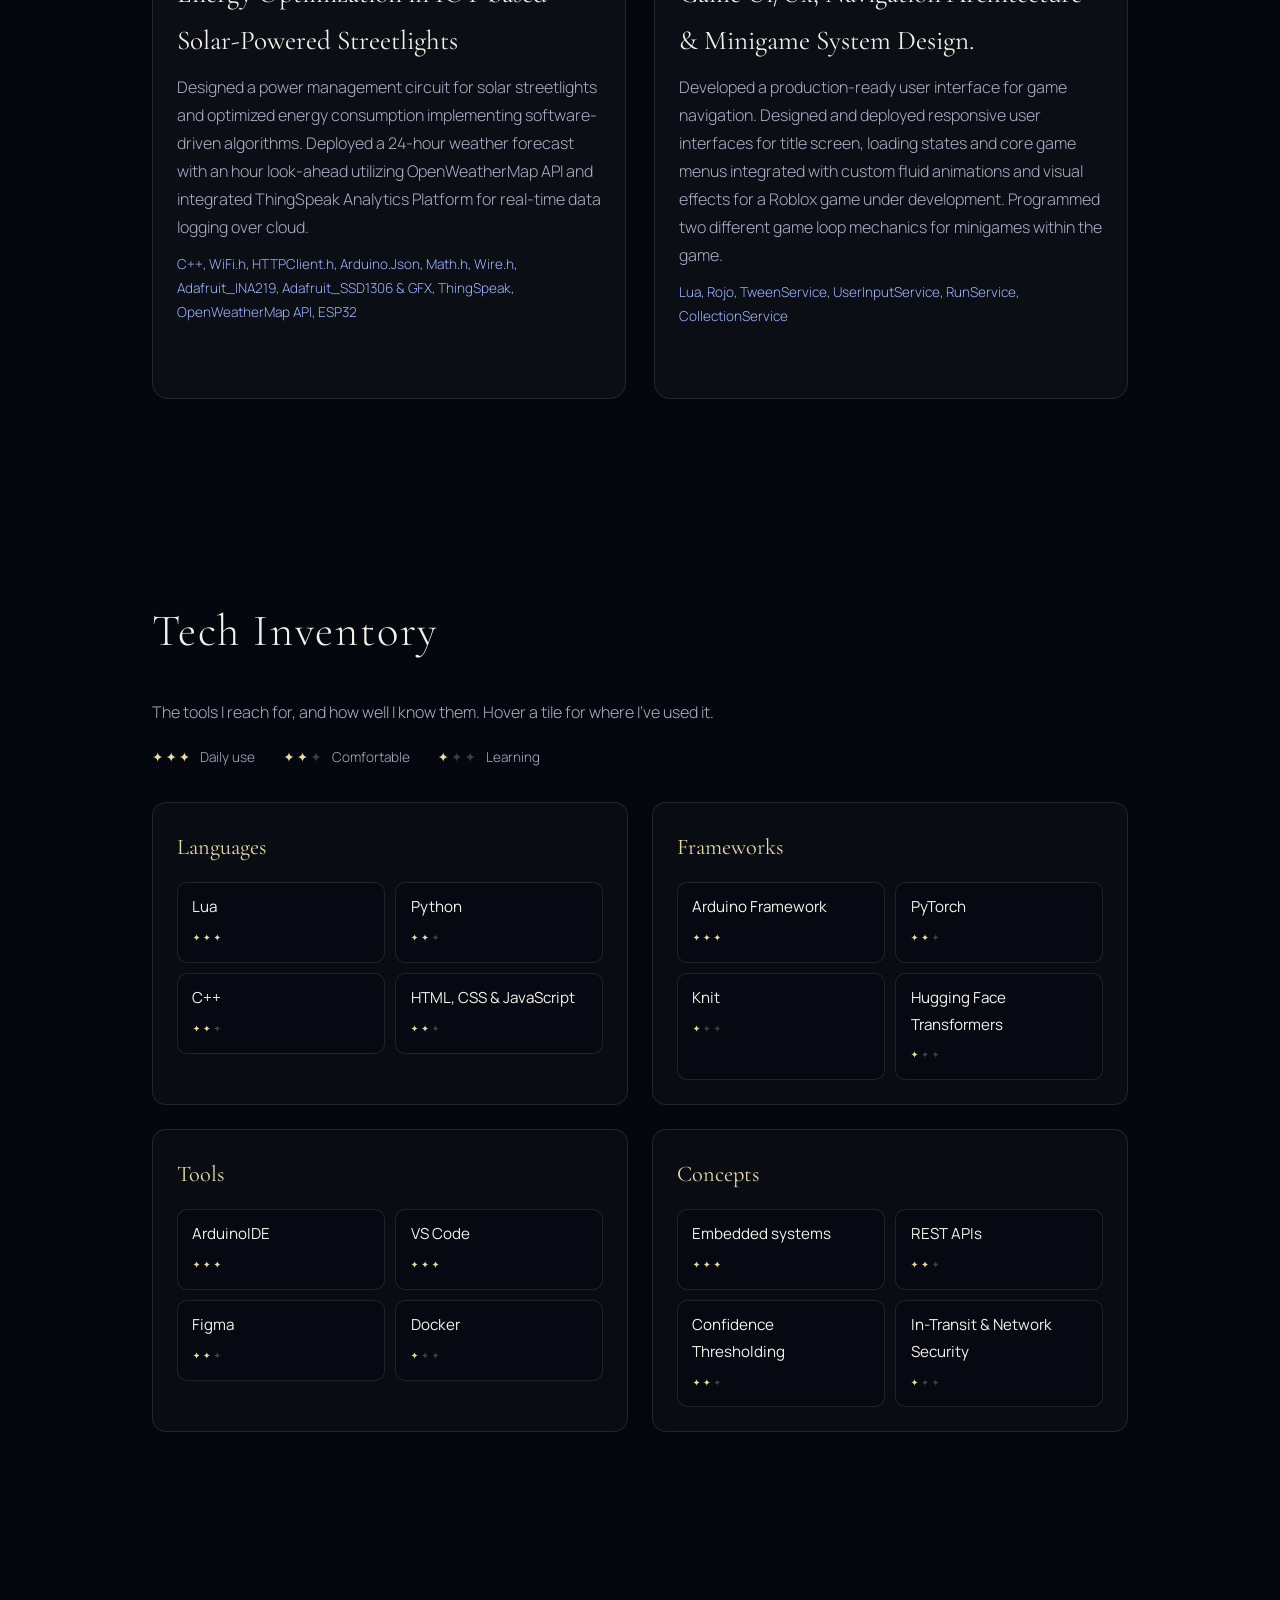
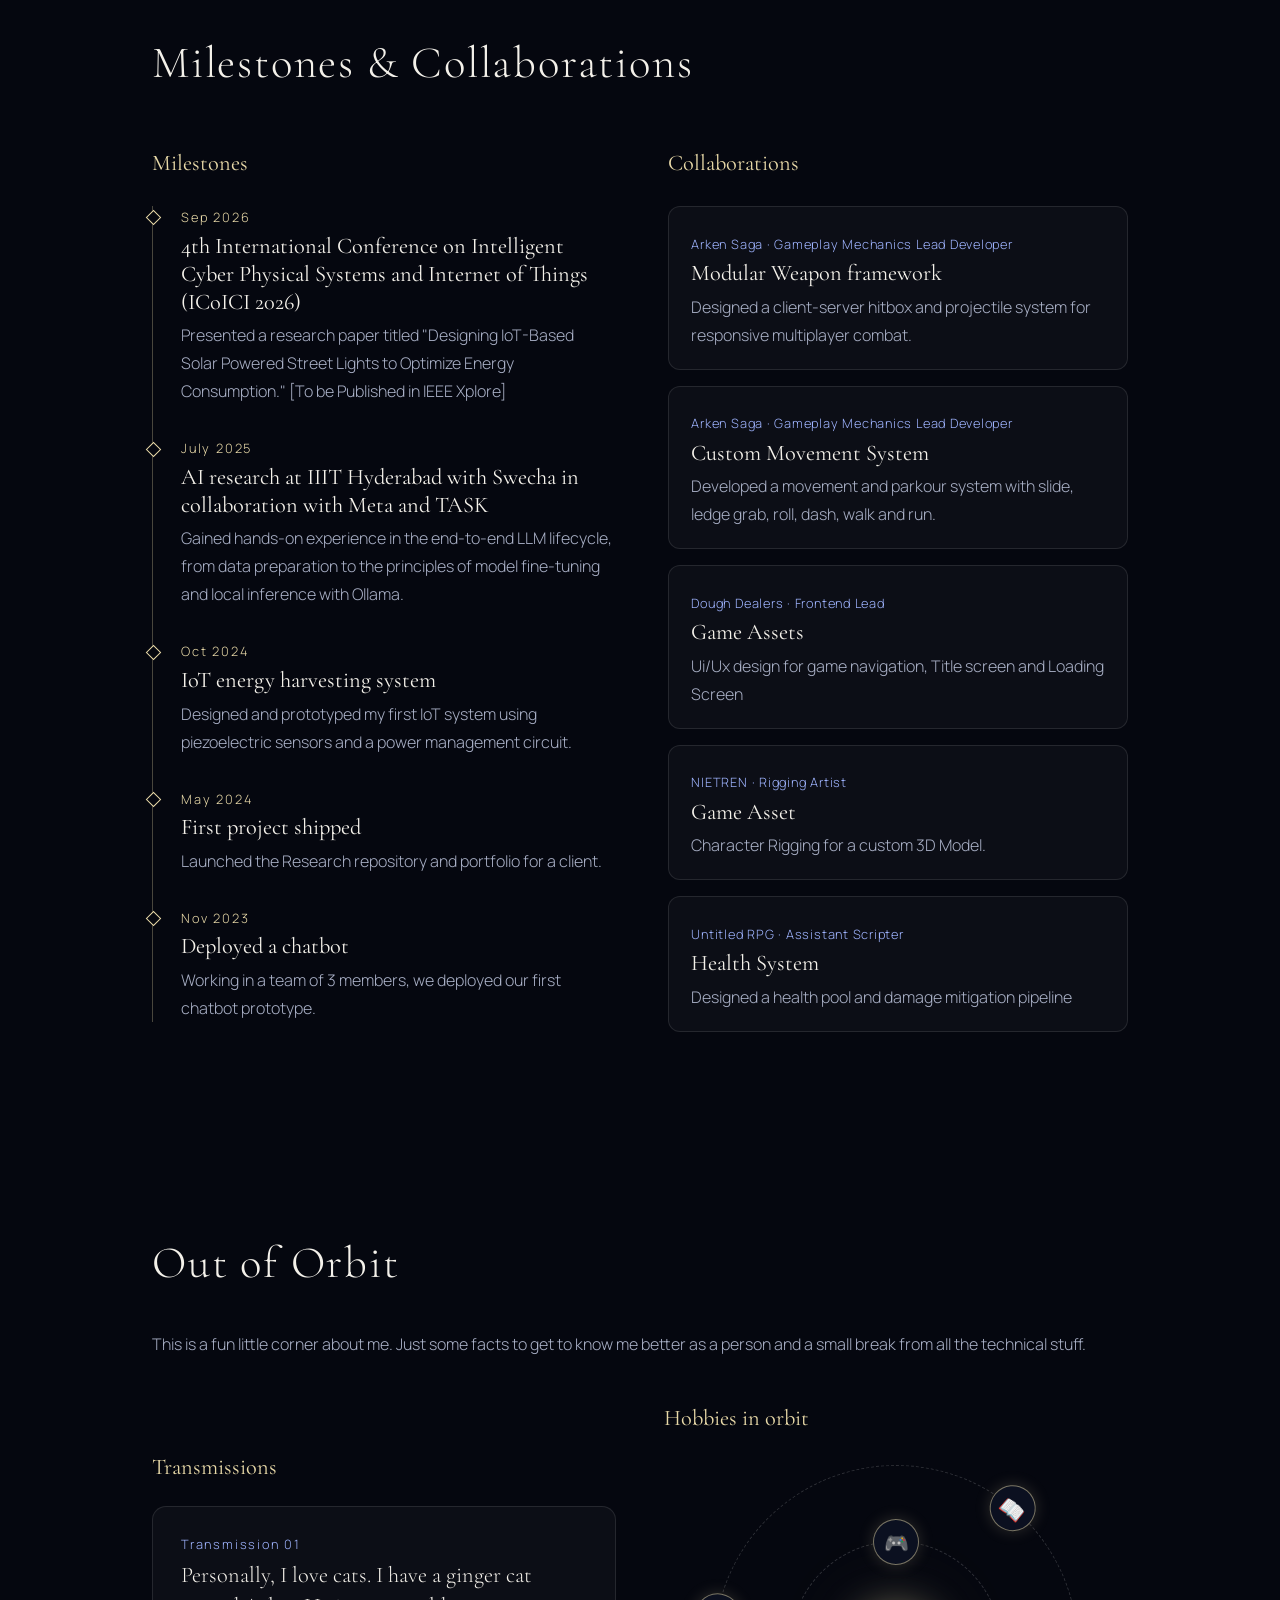
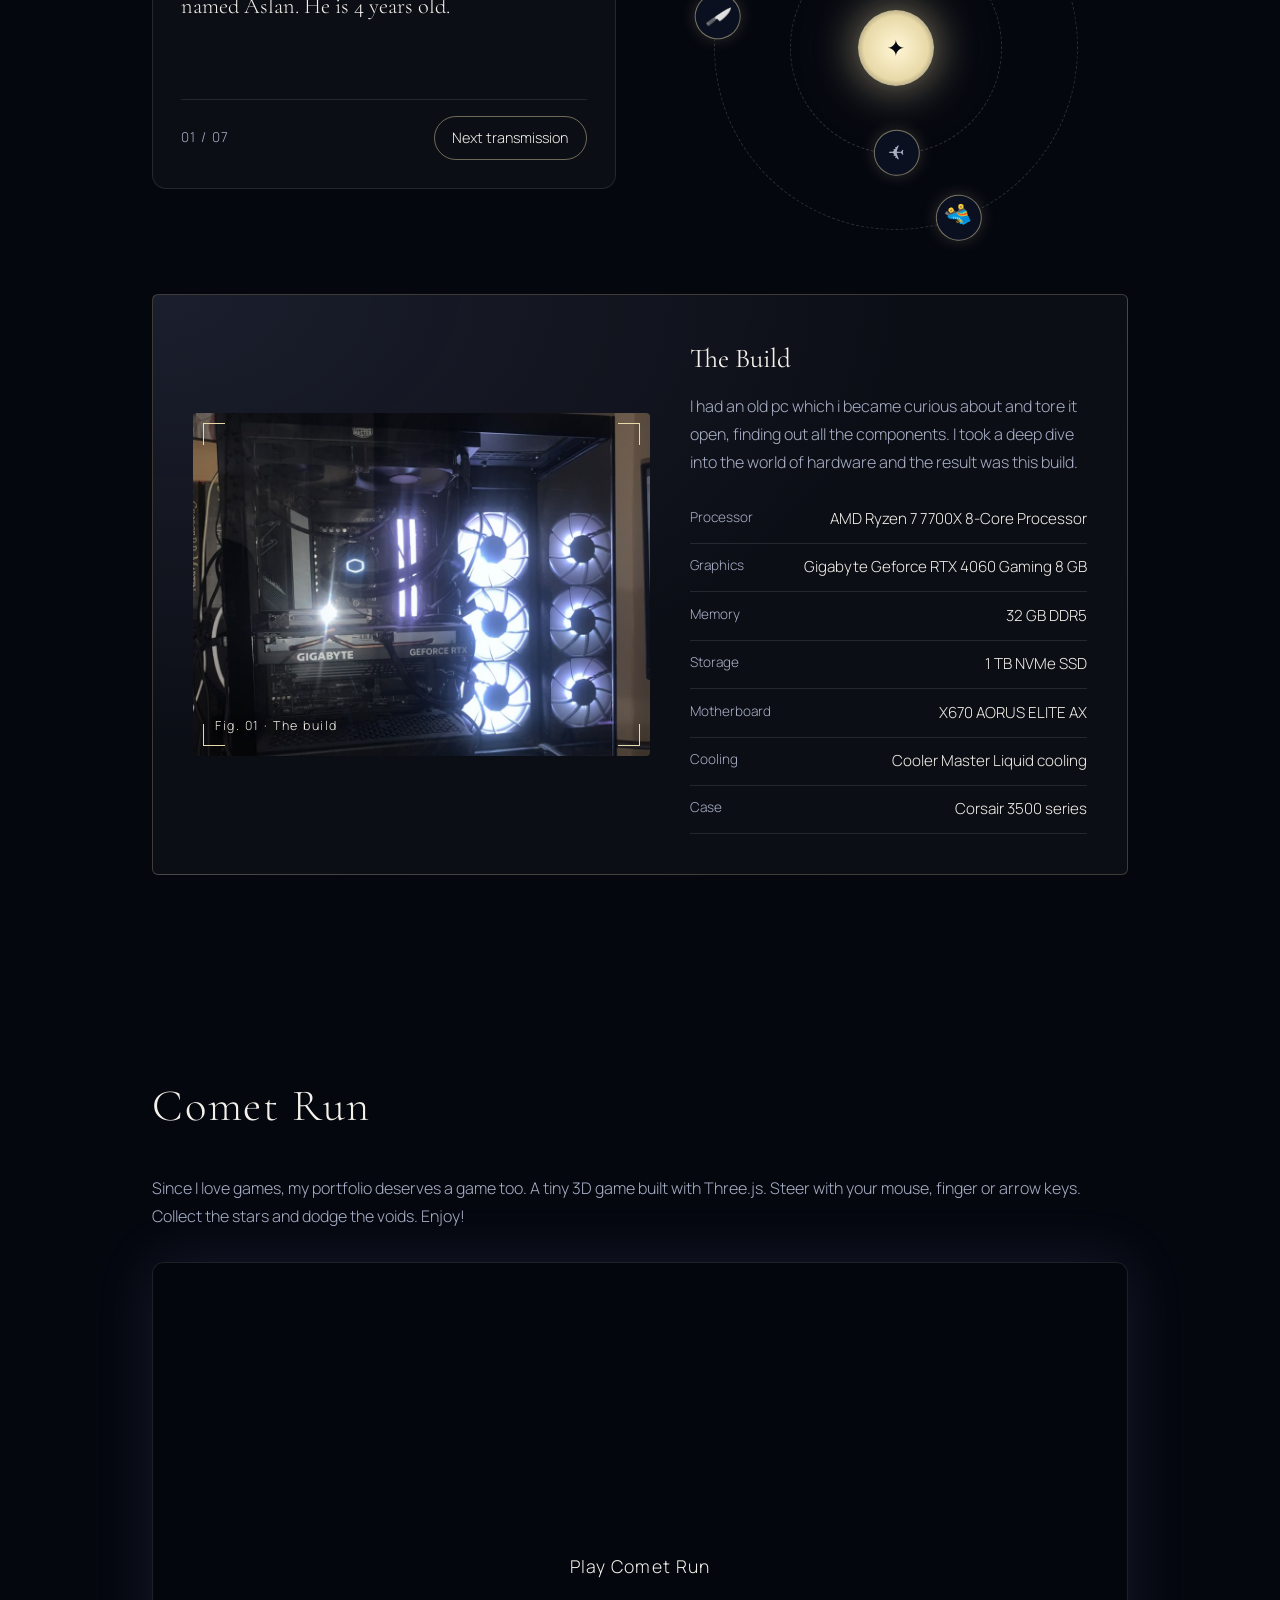
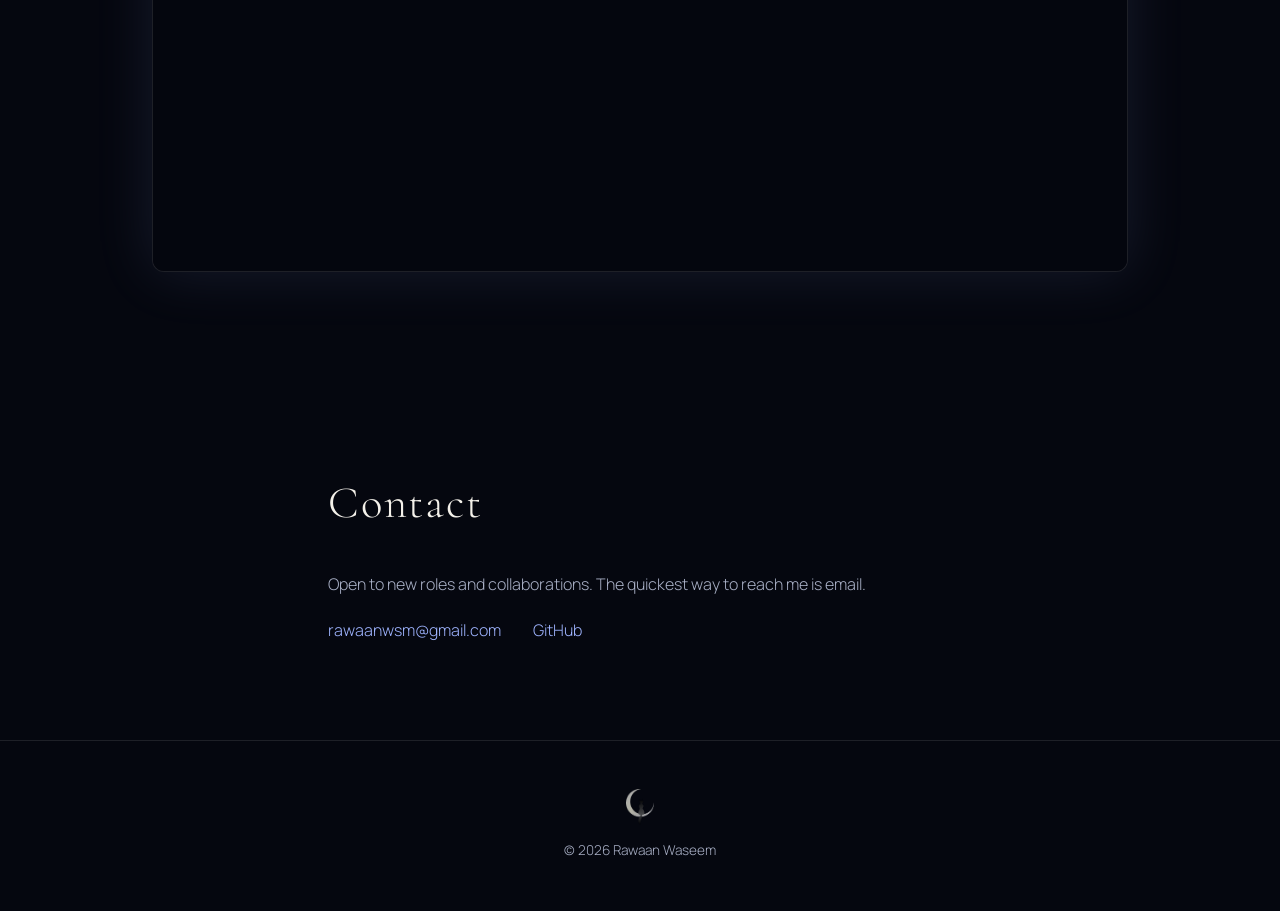
==== commit 6711c7c1: "Update index.html" ====
--- a/index.html
+++ b/index.html
@@ -84,7 +84,7 @@
       <div class="card-body">
         <p class="card-num">01</p>
         <h3>Client Portfolio  &amp; Research Repository</h3>
-        <p>A centralized research repository webplatform to display client portfolio, publish academic abstracts, documentation, insights and magange professional inquiries. Built with a clean interface for content management and a client handover friendly architecture.</p>
+        <p>A centralized research repository webplatform to display client portfolio, publish academic abstracts, documentation, insights and manage professional inquiries. Built with a clean interface for content management and a client handover friendly architecture.</p>
         <p class="tech">HTML &amp; CSS, Wordpress, Hostinger</p>
         <div class="card-actions">
           <a href="https://vbiz-inc.com/">Visit Live website</a>
@@ -194,7 +194,7 @@
         <li class="reveal"><time>Sep 2026</time><h4>4th International Conference on Intelligent Cyber Physical Systems and Internet of Things (ICoICI 2026)</h4><p> Presented a research paper titled "Designing IoT-Based Solar Powered Street Lights to Optimize Energy Consumption." [To be Published in IEEE Xplore]</p></li>
         <li class="reveal"><time>July 2025</time><h4>AI research at IIIT Hyderabad with Swecha in collaboration with Meta and TASK </h4><p>Gained hands-on experience in the end-to-end LLM lifecycle, from data preparation to the principles of model fine-tuning and local inference with Ollama.</p></li>
         <li class="reveal"><time>Oct 2024</time><h4>IoT energy harvesting system</h4><p>Designed and prototyped my first IoT system using piezoelectric sensors and a power management circuit.</p></li>
-        <li class="reveal"><time>May 2024</time><h4>First project shipped</h4><p>Launched the Reseach repository and portfolio for a client.</p></li>
+        <li class="reveal"><time>May 2024</time><h4>First project shipped</h4><p>Launched the Research repository and portfolio for a client.</p></li>
         <li class="reveal"><time>Nov 2023</time><h4>Deployed a chatbot</h4><p>Working in a team of 3 members, we deployed our first chatbot prototype.</p></li>
       </ol>
     </div>
@@ -233,7 +233,7 @@
 
 <section id="orbit" class="block" data-label="Out of Orbit">
   <h2>Out of Orbit</h2>
-  <p>This a fun little corner about me. Just some facts to get to know me better as a person and a small break from all the technical stuff. </p>
+  <p>This is a fun little corner about me. Just some facts to get to know me better as a person and a small break from all the technical stuff. </p>
 
   <div class="orbit-top">
     <div class="reveal">
@@ -280,7 +280,7 @@
     </figure>
     <div>
       <h3 class="build-title">The Build</h3>
-      <p class="build-story">I had an old pc which i got curious about and tore it open, finding out all the components. I took a deep dive into the world of hardware and the result was this build. </p>
+      <p class="build-story">I had an old pc which i became curious about and tore it open, finding out all the components. I took a deep dive into the world of hardware and the result was this build. </p>
       <dl class="specs">
         <div><dt>Processor</dt><dd>AMD Ryzen 7 7700X 8-Core Processor</dd></div>
         <div><dt>Graphics</dt><dd>Gigabyte Geforce RTX 4060 Gaming 8 GB</dd></div>
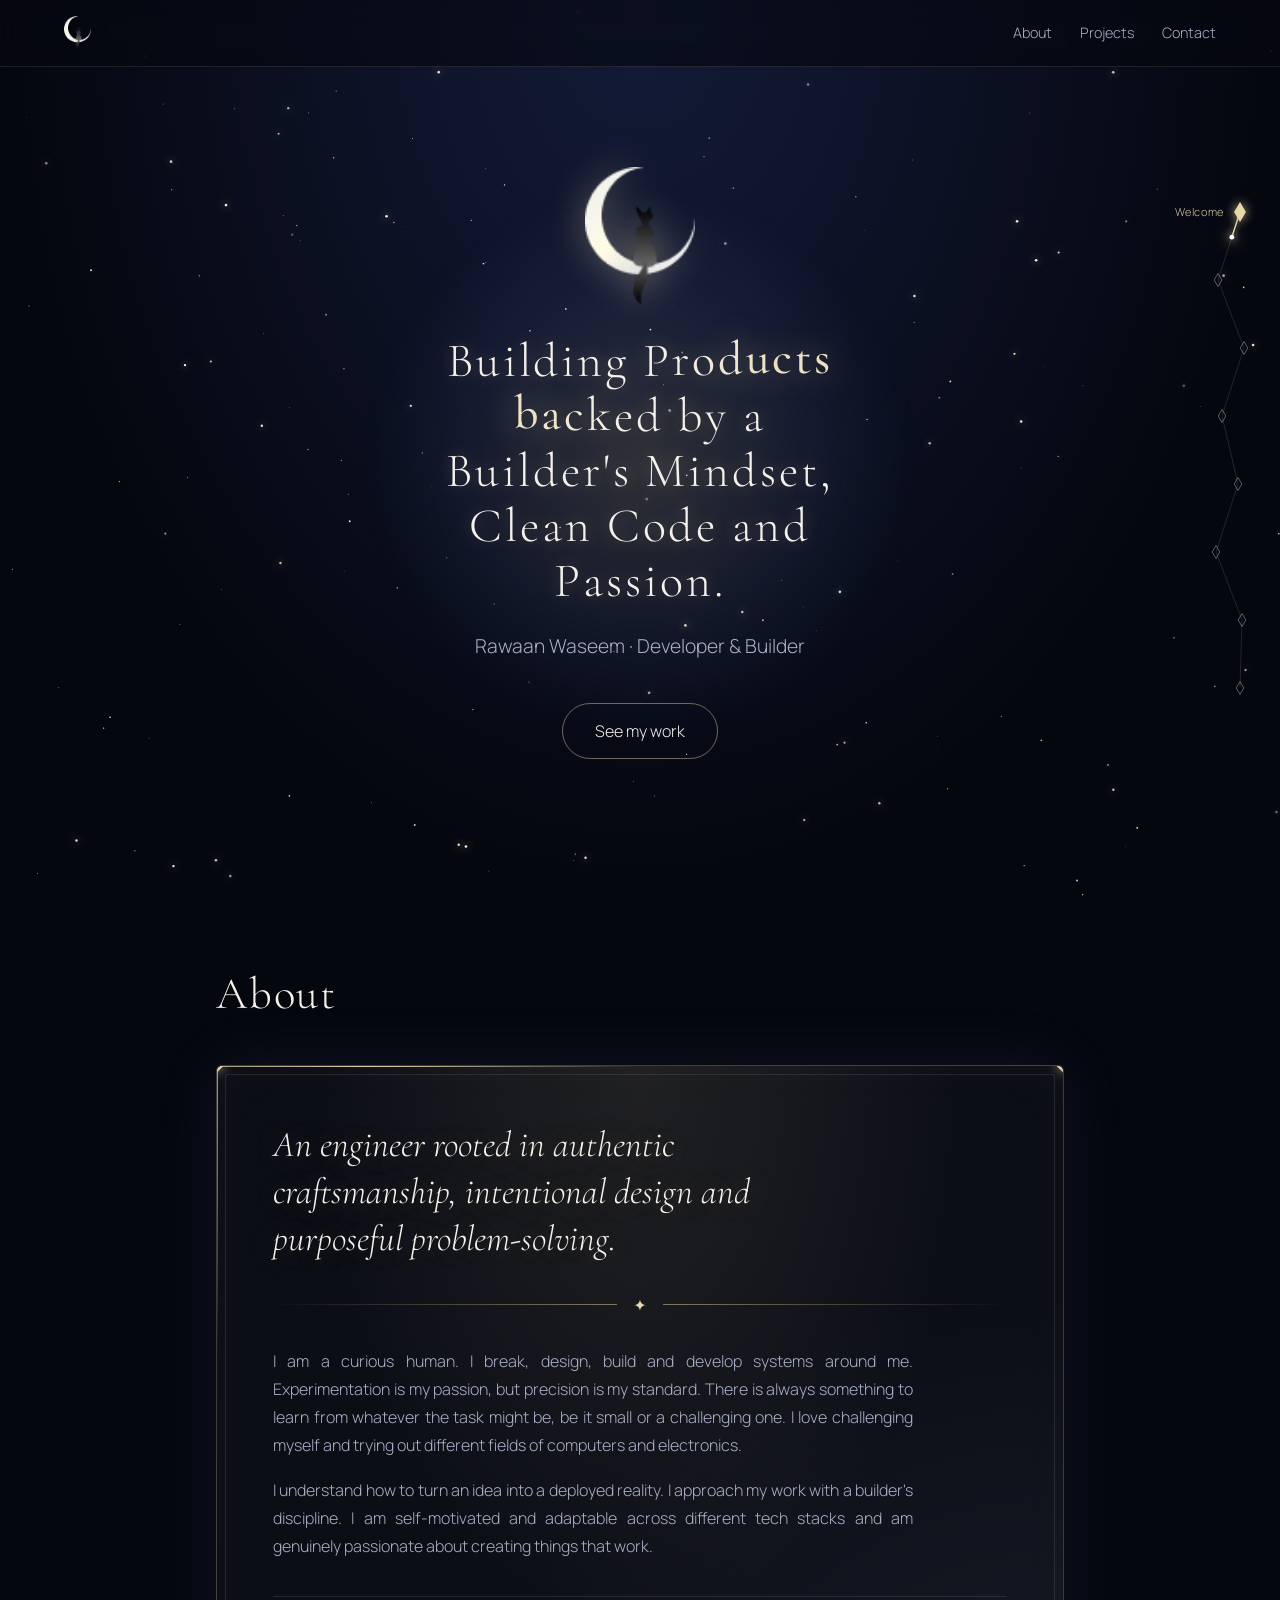
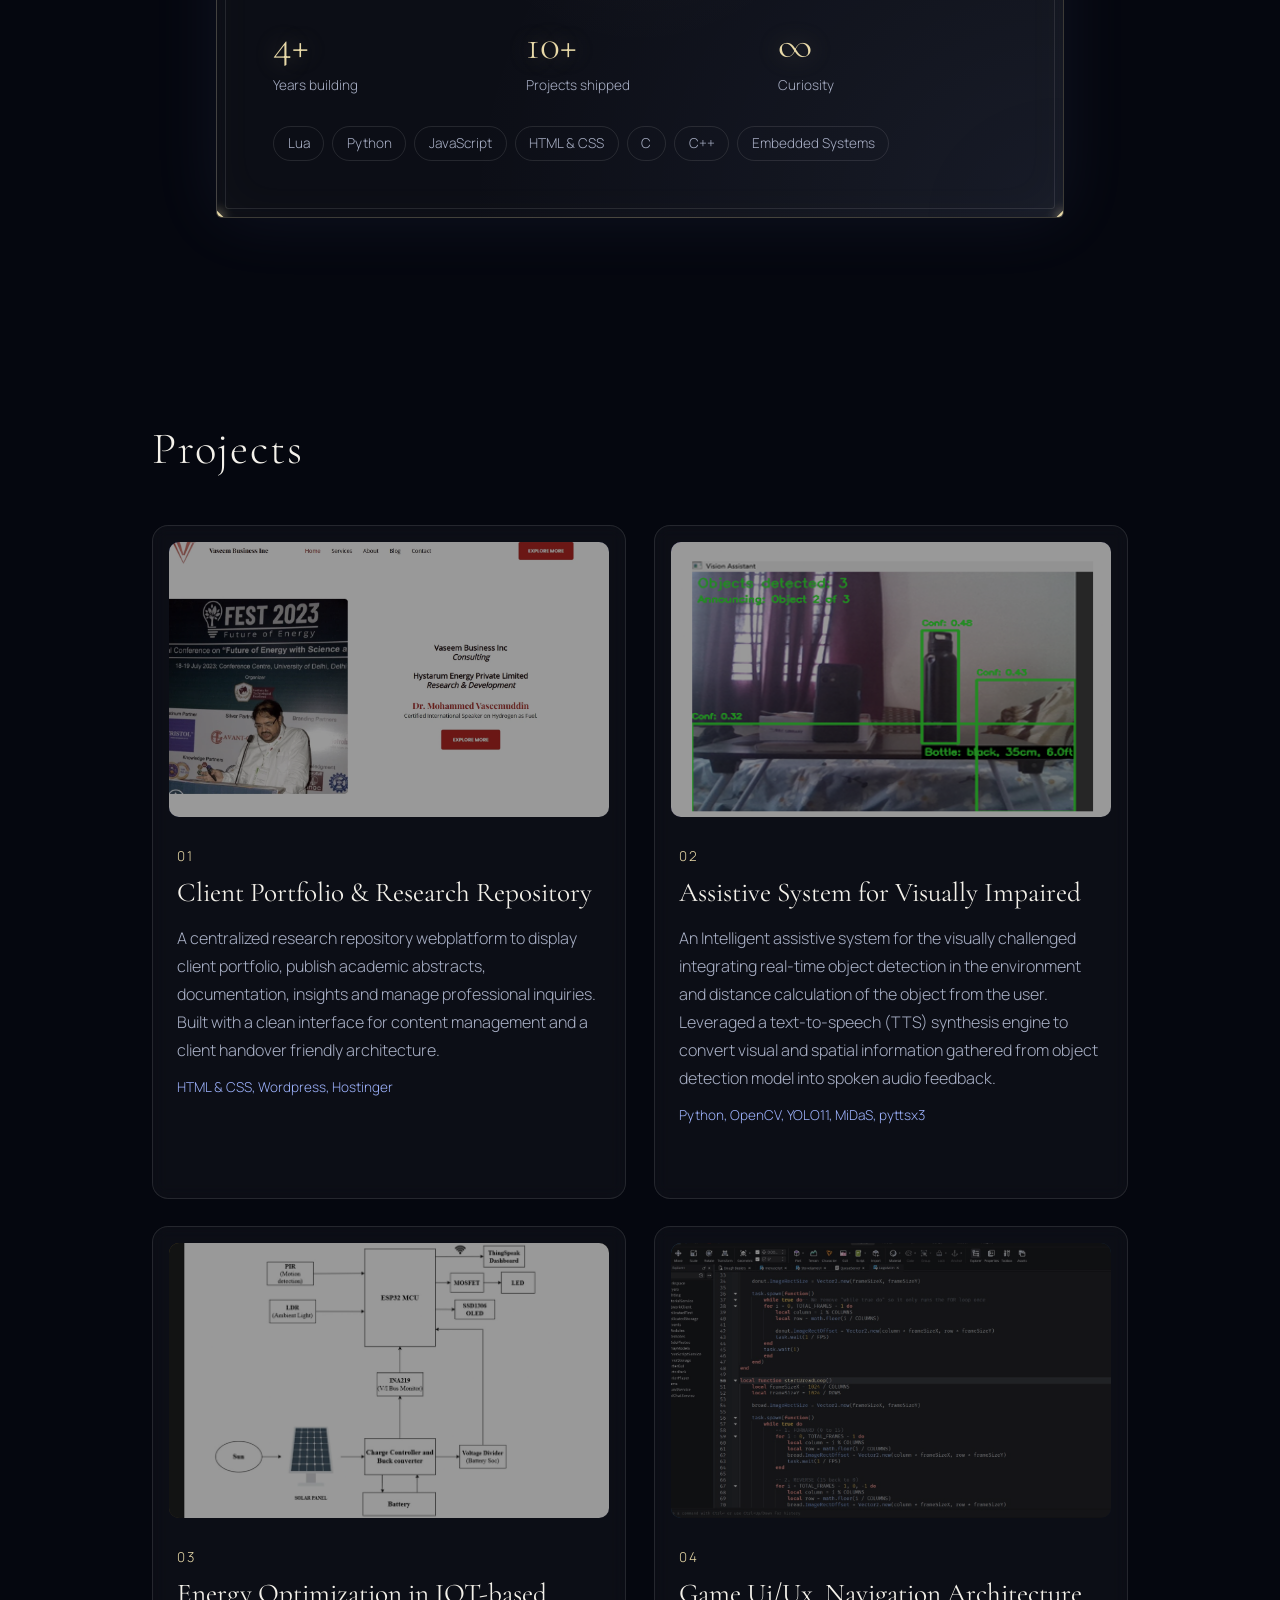
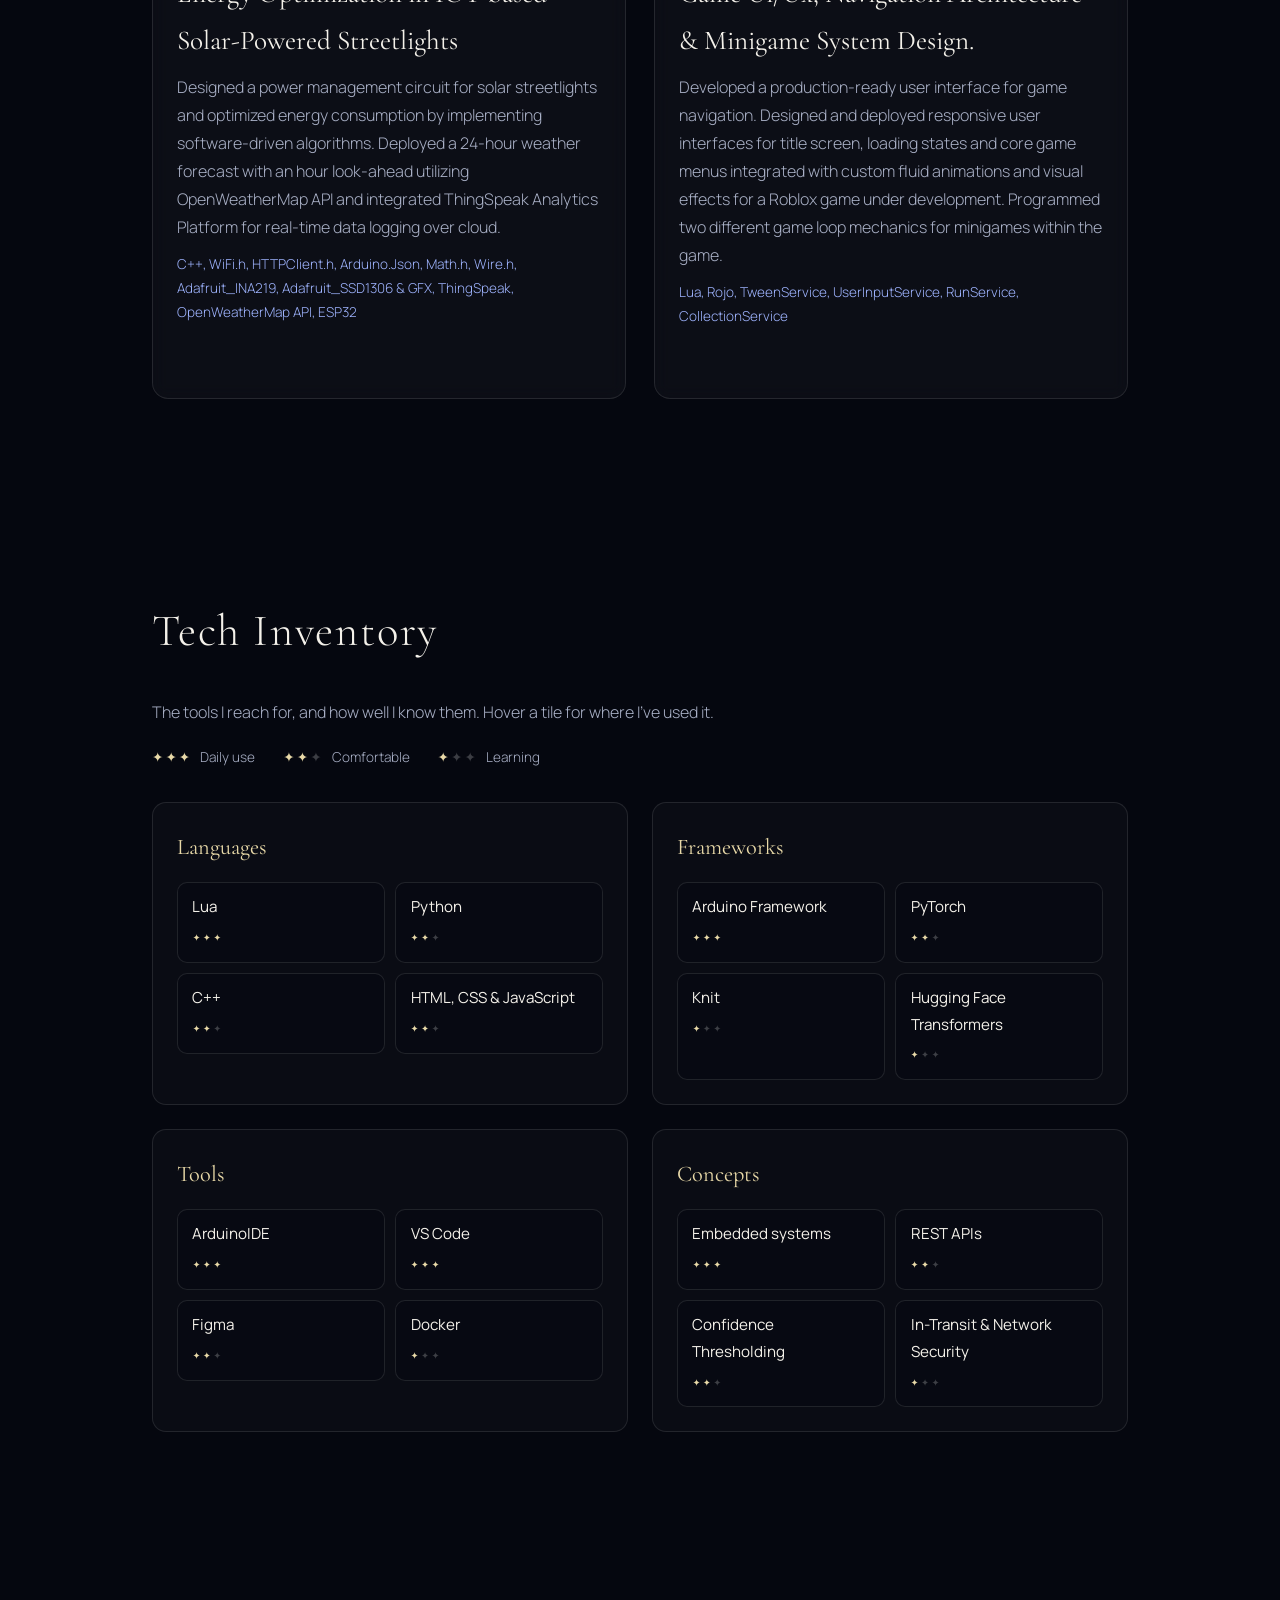
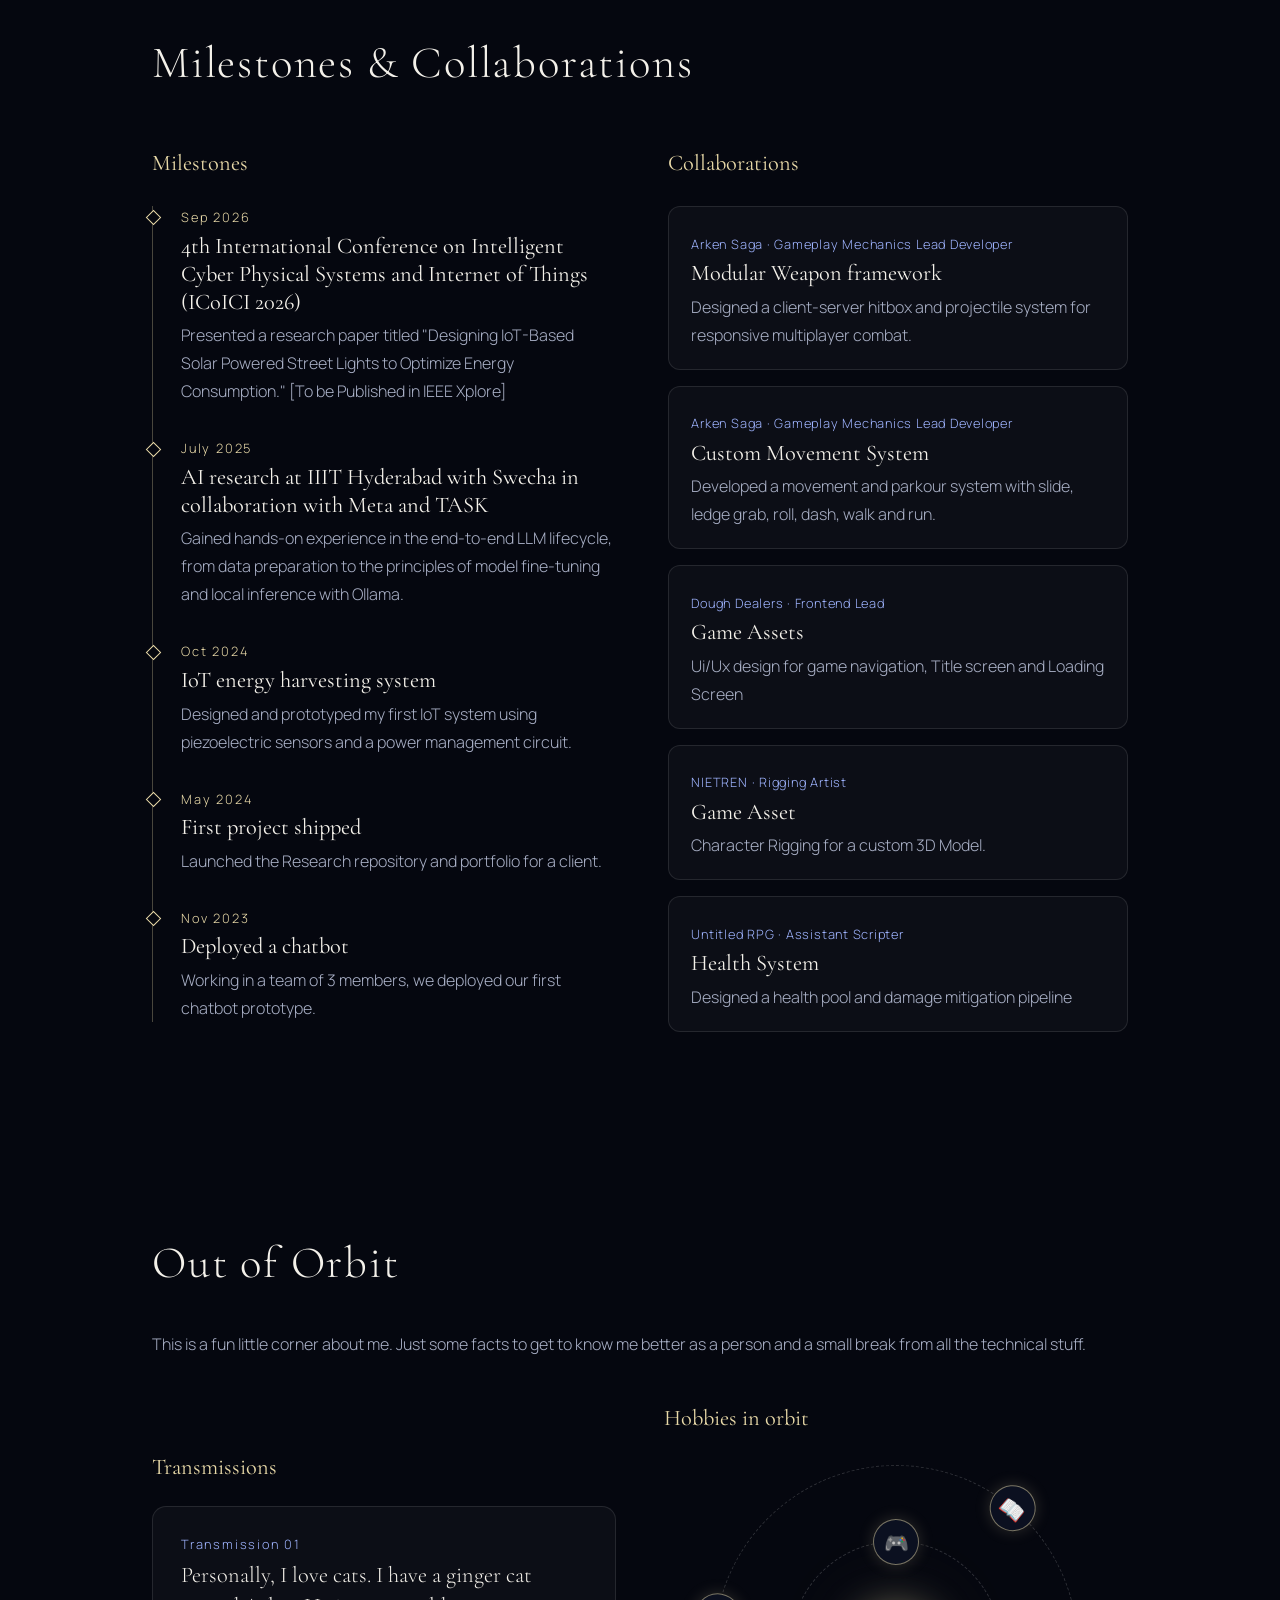
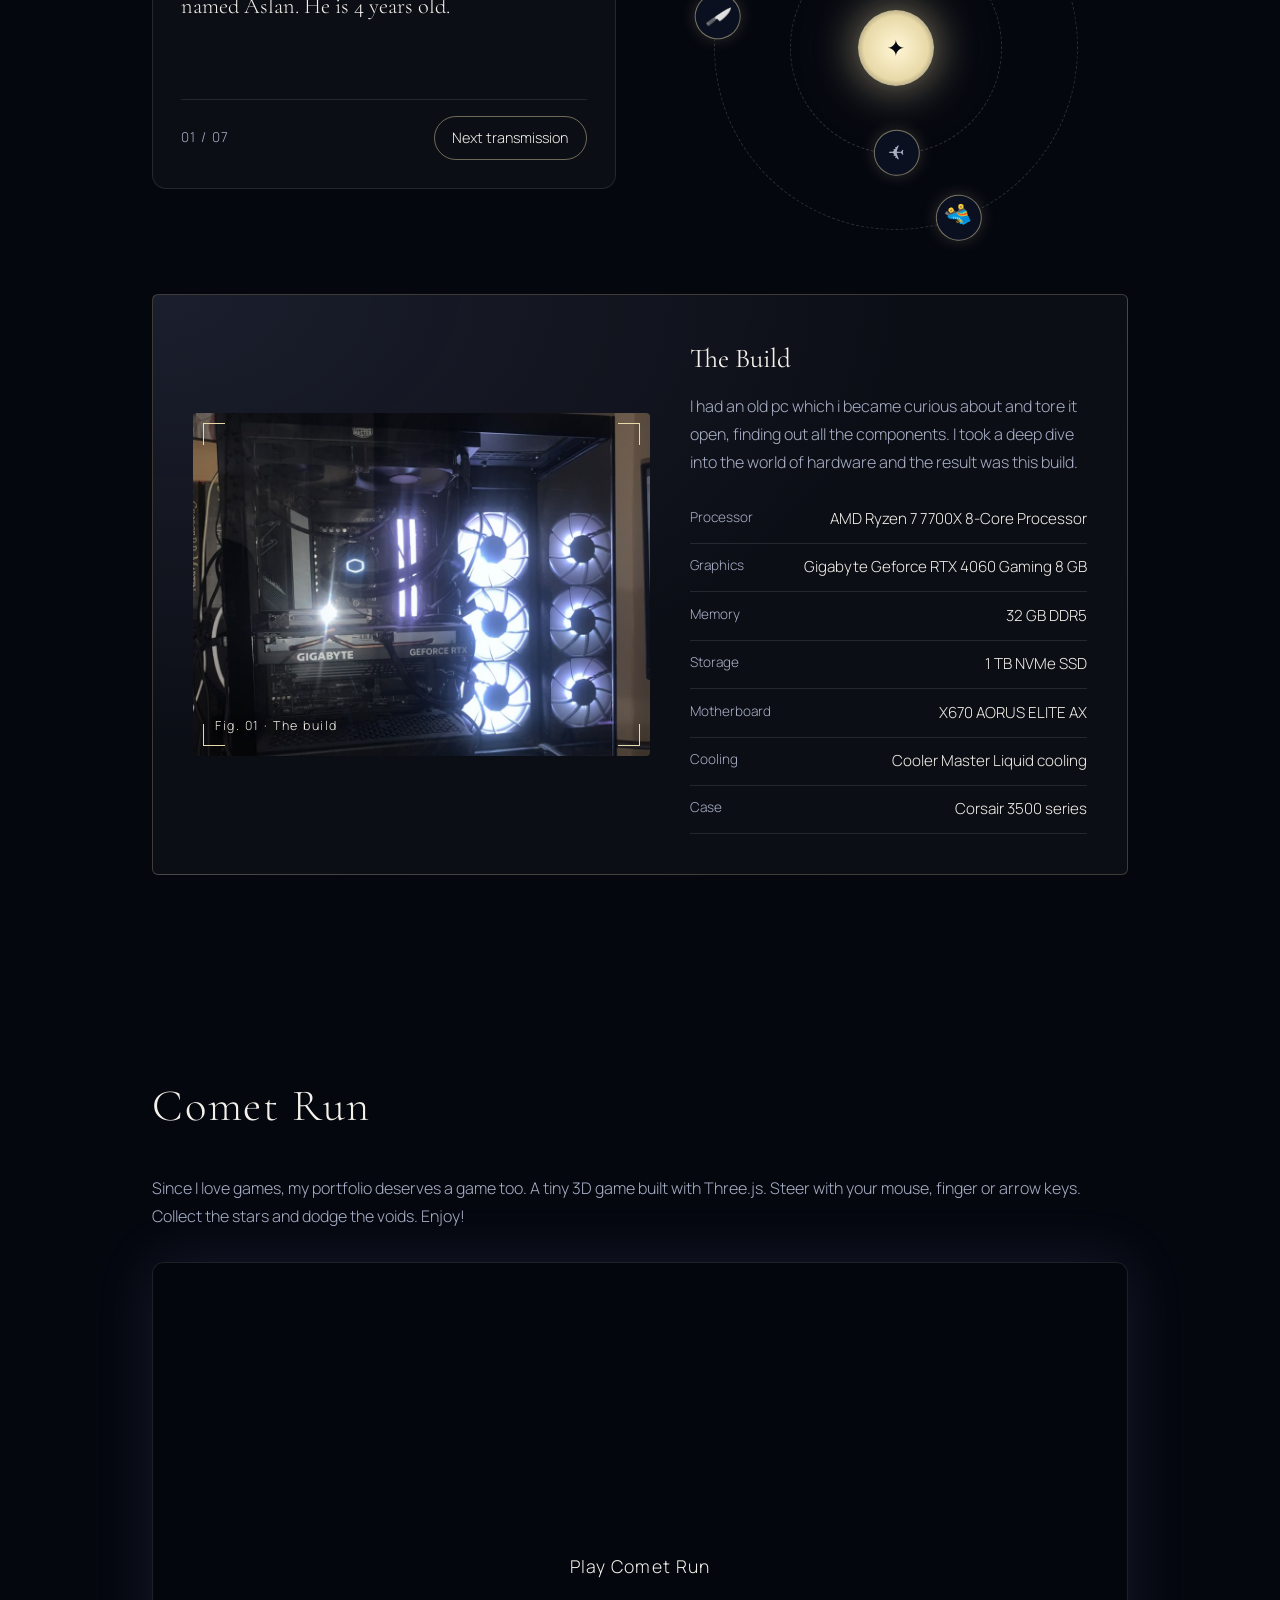
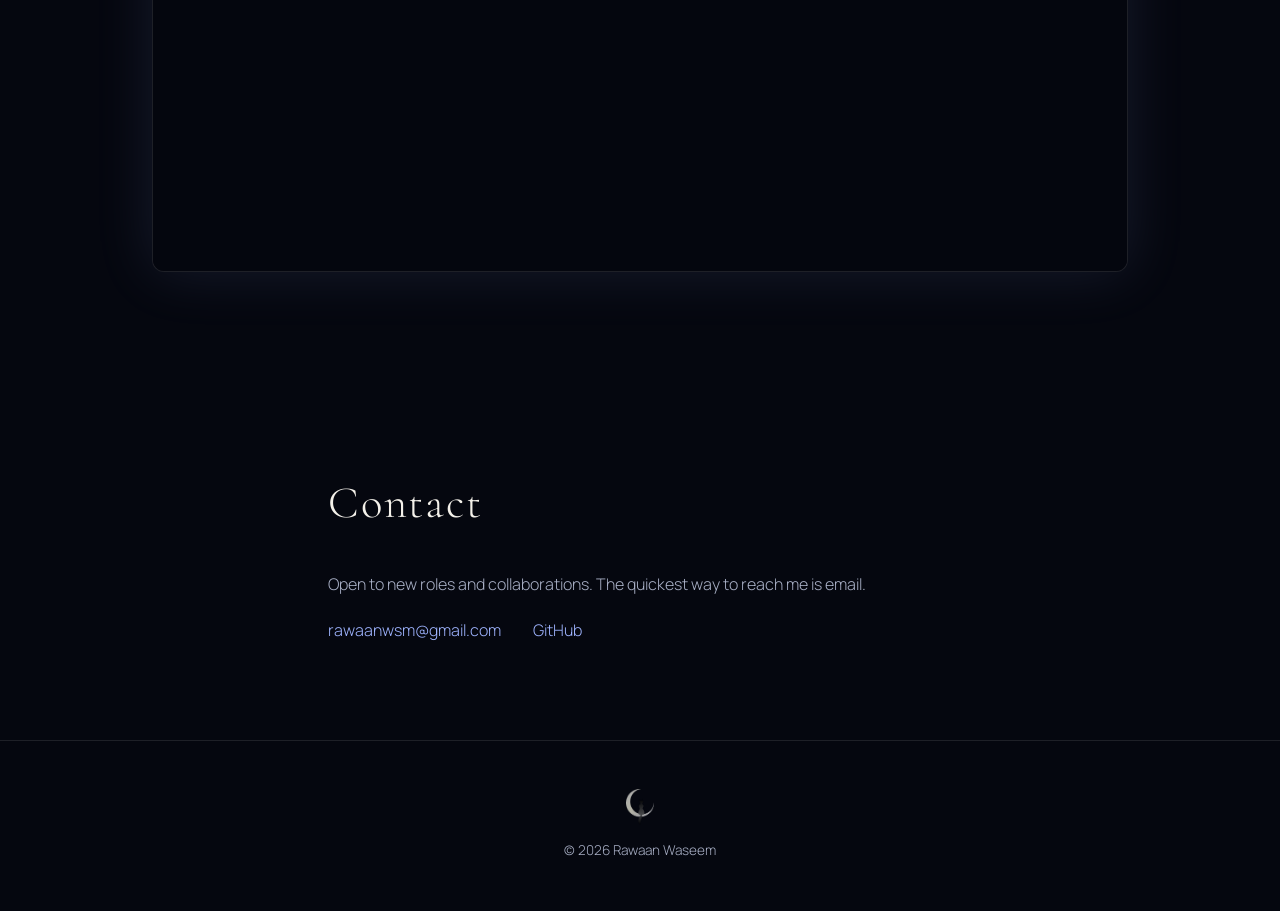
==== commit c3cee2cb: "Update index.html" ====
--- a/index.html
+++ b/index.html
@@ -112,7 +112,7 @@
       <div class="card-body">
         <p class="card-num">03</p>
         <h3>Energy Optimization in IOT-based Solar-Powered Streetlights</h3>
-        <p>Designed a power management circuit for solar streetlights and optimized energy consumption implementing software-driven algorithms. Deployed a 24-hour weather forecast with an hour look-ahead utilizing OpenWeatherMap API and integrated ThingSpeak Analytics Platform for real-time data logging over cloud.</p>
+        <p>Designed a power management circuit for solar streetlights and optimized energy consumption by implementing software-driven algorithms. Deployed a 24-hour weather forecast with an hour look-ahead utilizing OpenWeatherMap API and integrated ThingSpeak Analytics Platform for real-time data logging over cloud.</p>
         <p class="tech">C++, WiFi.h, HTTPClient.h, Arduino.Json, Math.h, Wire.h, Adafruit_INA219, Adafruit_SSD1306 & GFX, ThingSpeak, OpenWeatherMap API, ESP32</p>
         <div class="card-actions">
           <a href="https://github.com/wRawaan/Energy-Optimization-in-IoT-Based-Solar-Streetlights">GitHub</a>
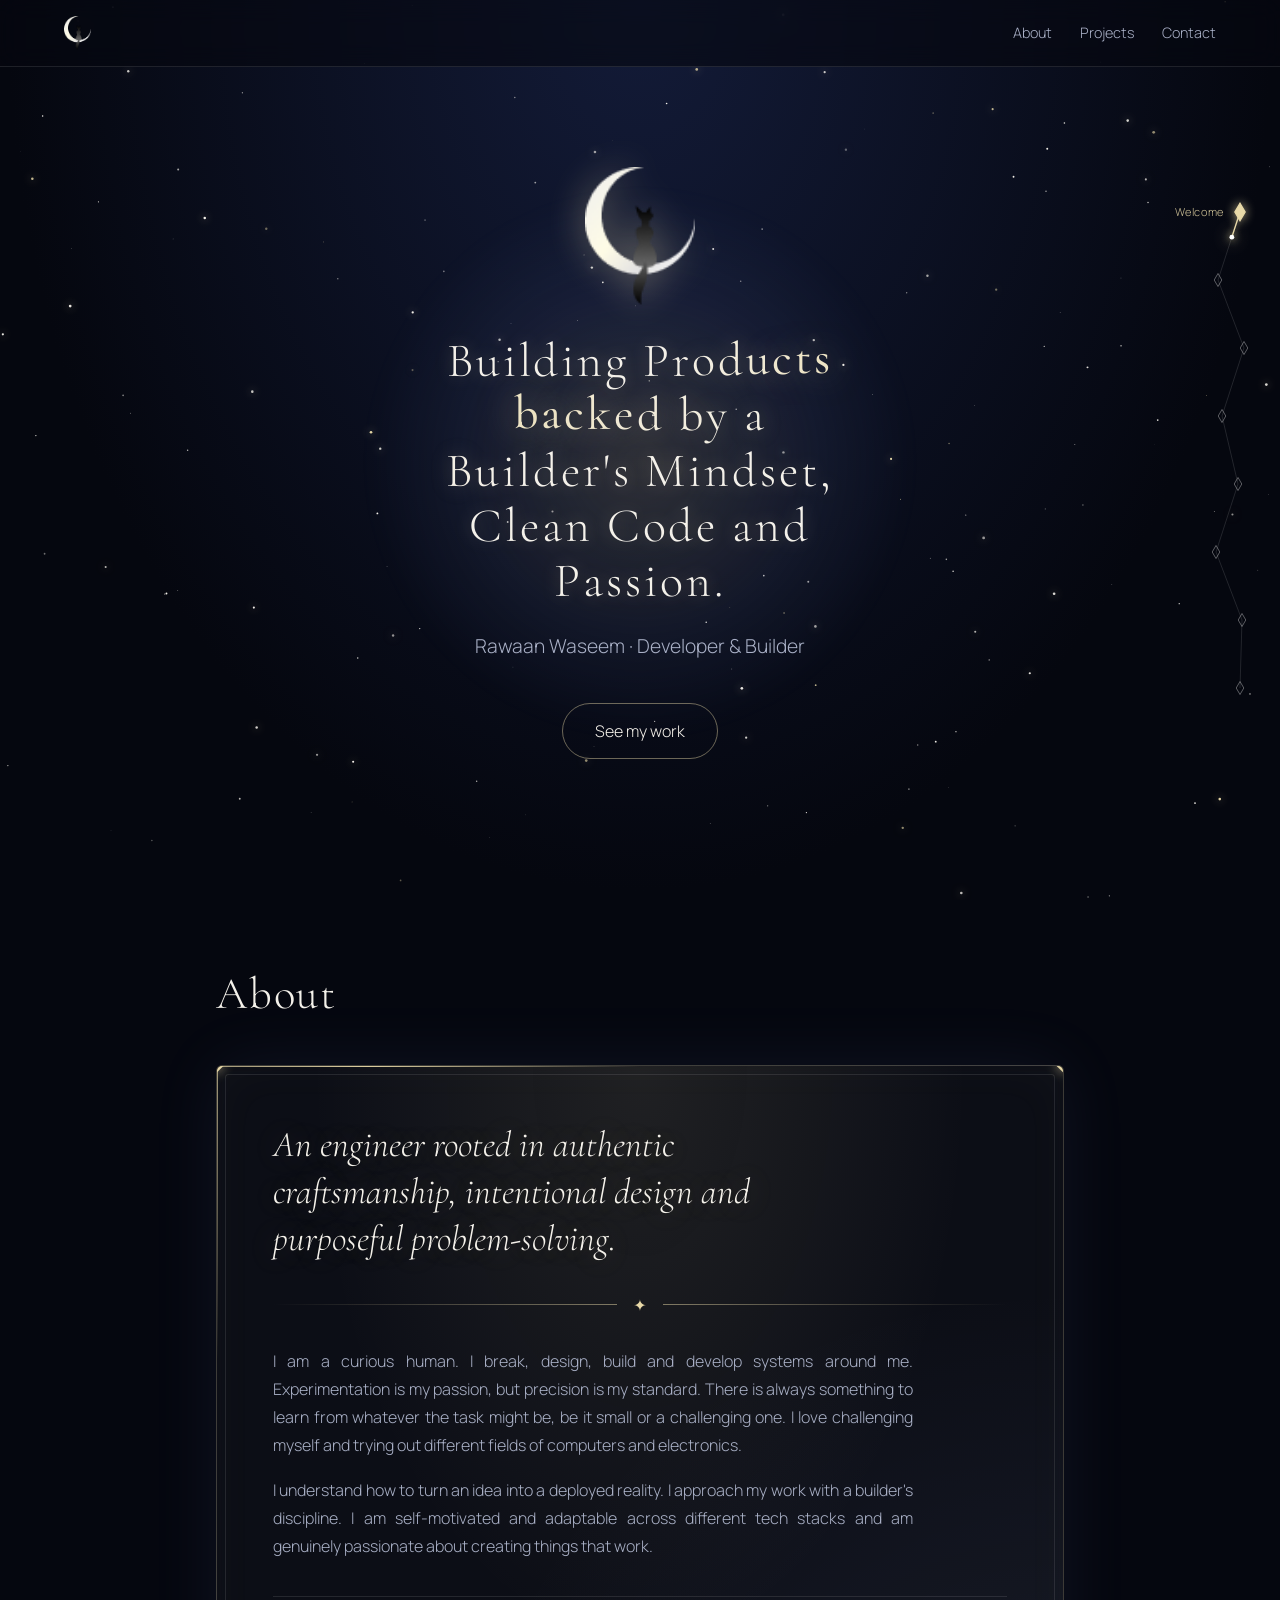
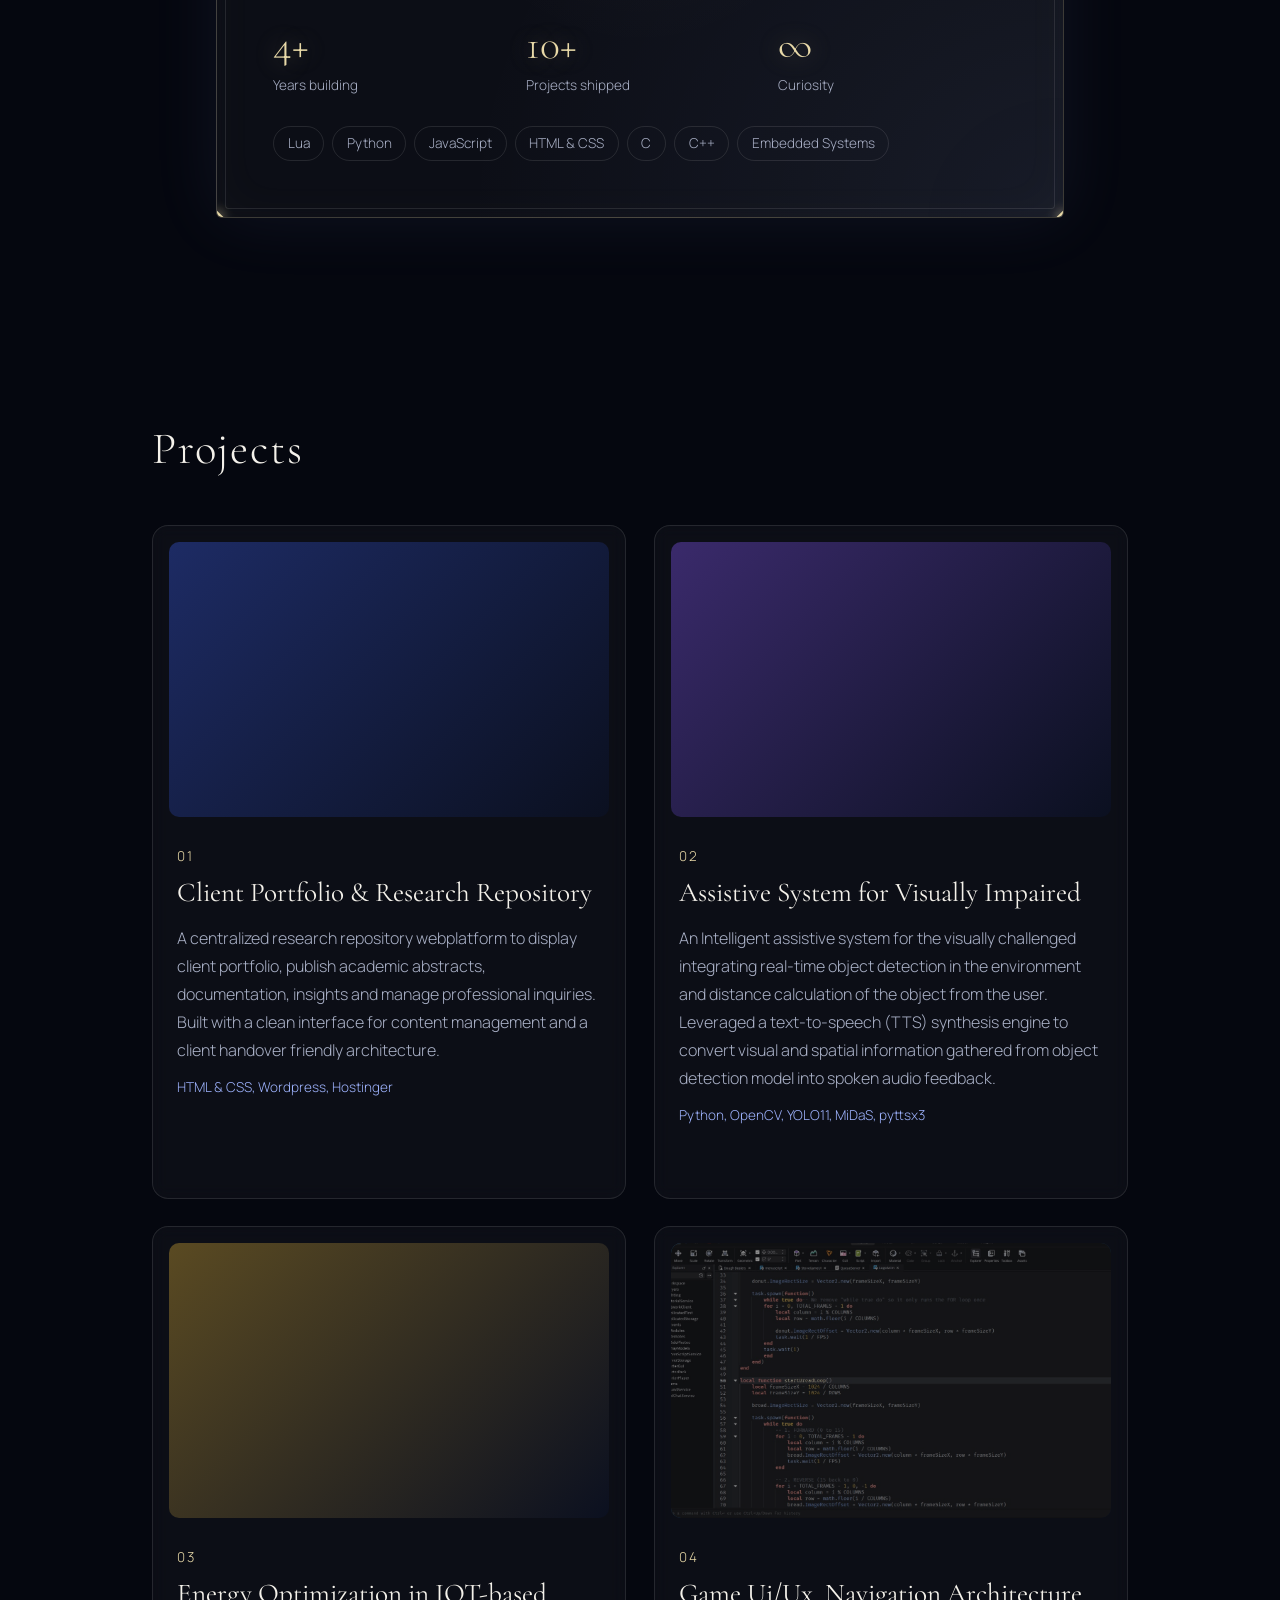
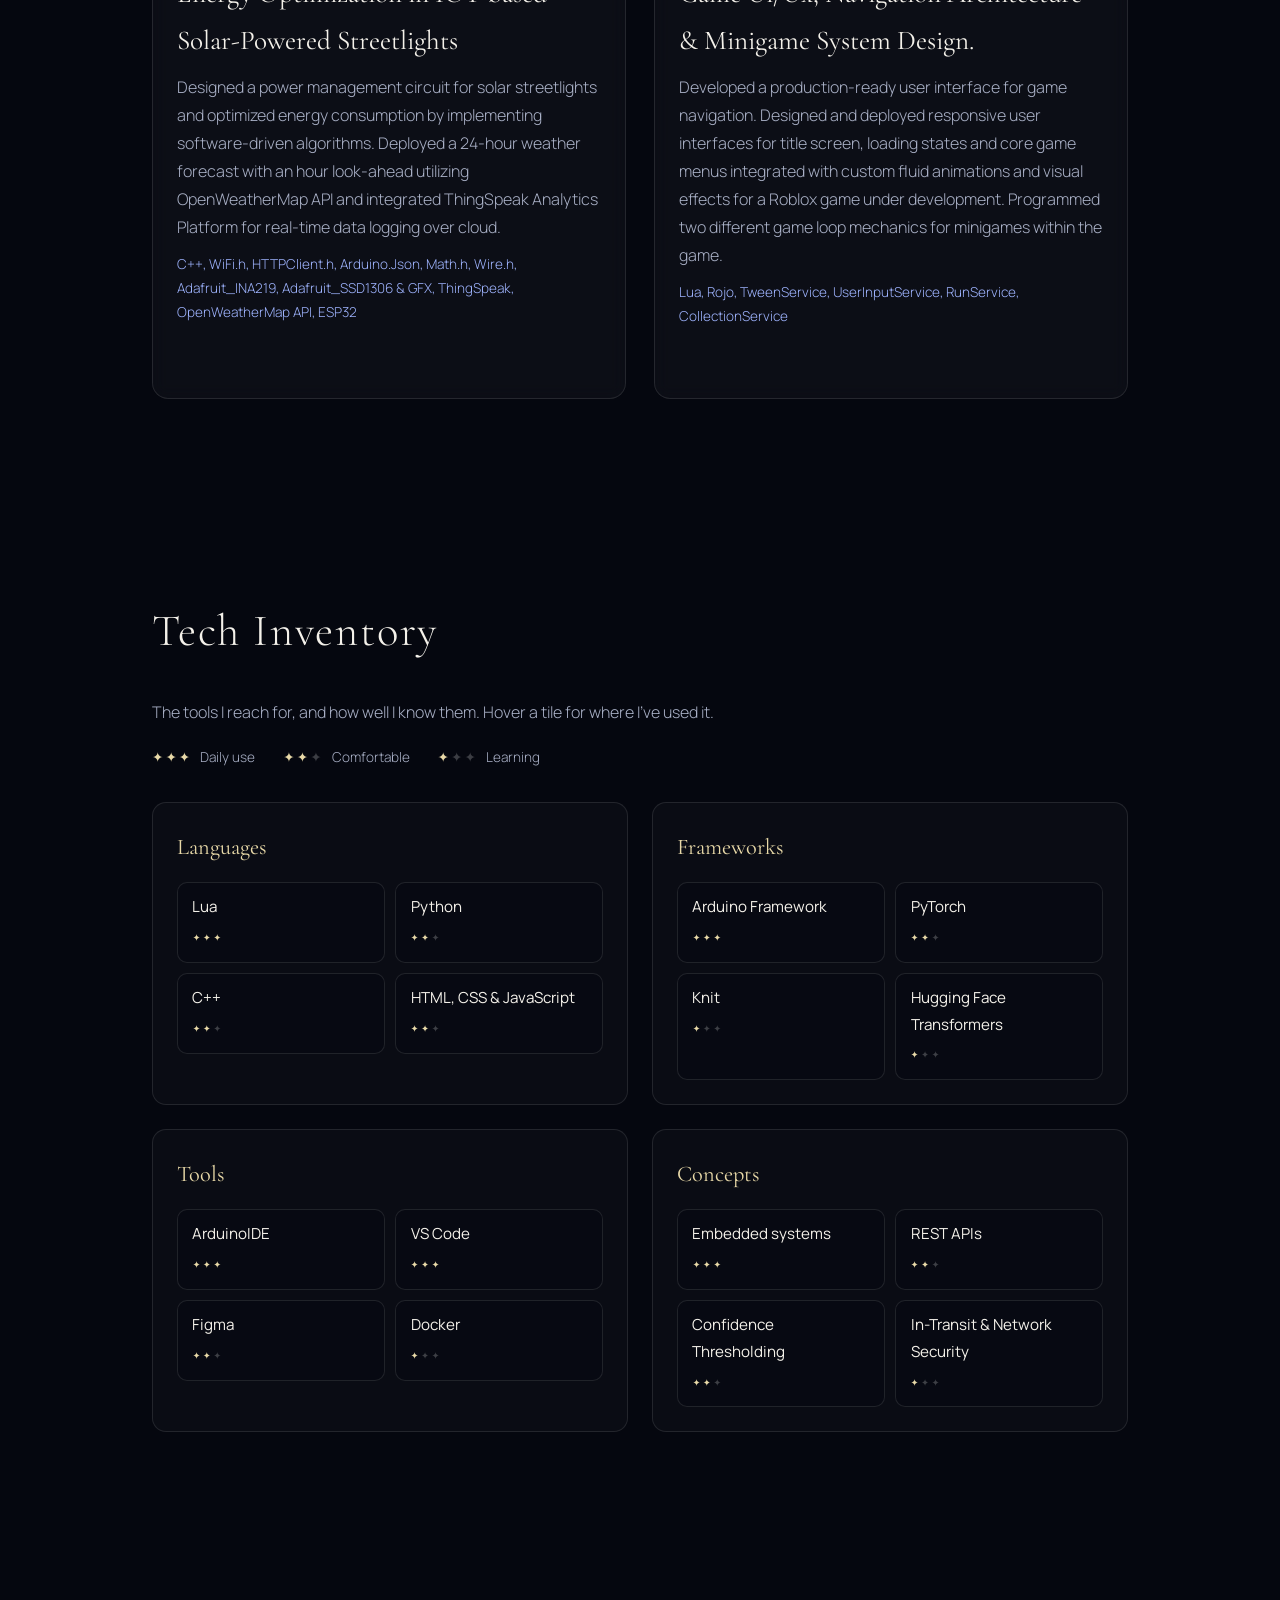
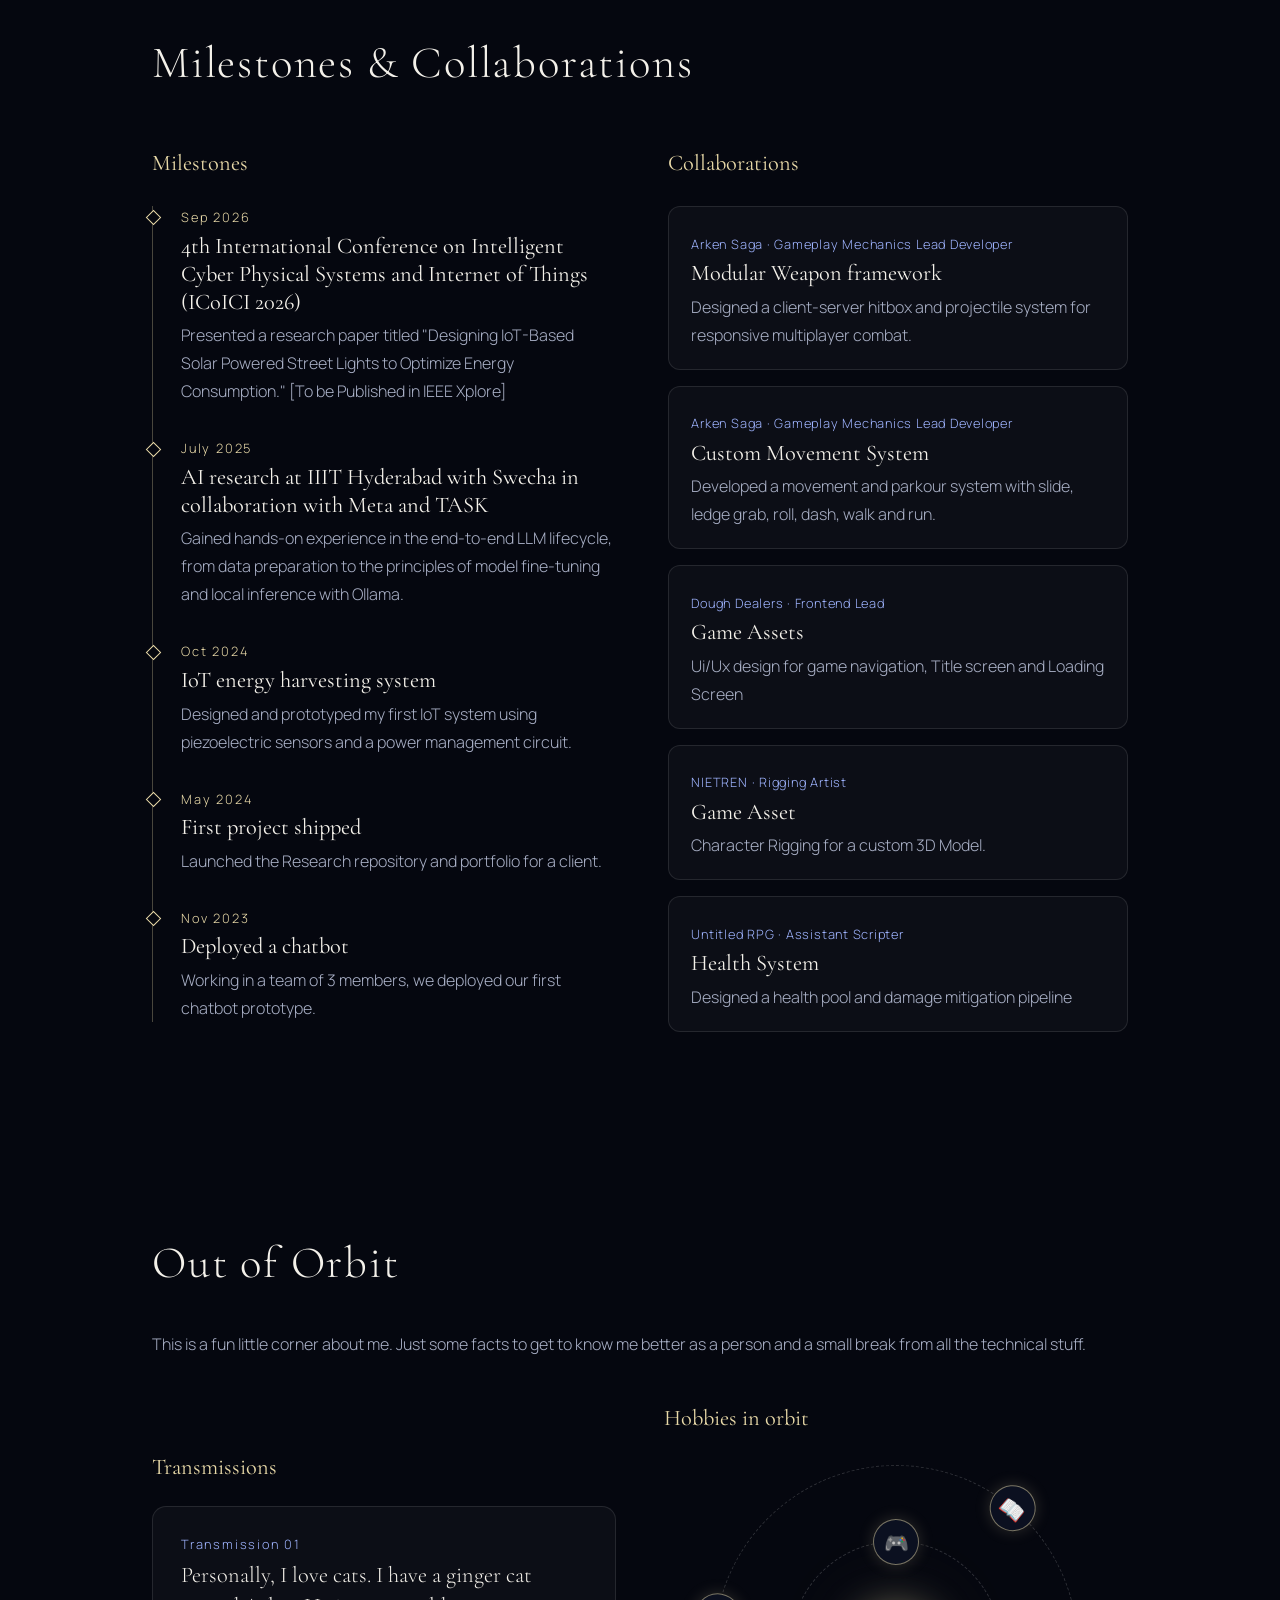
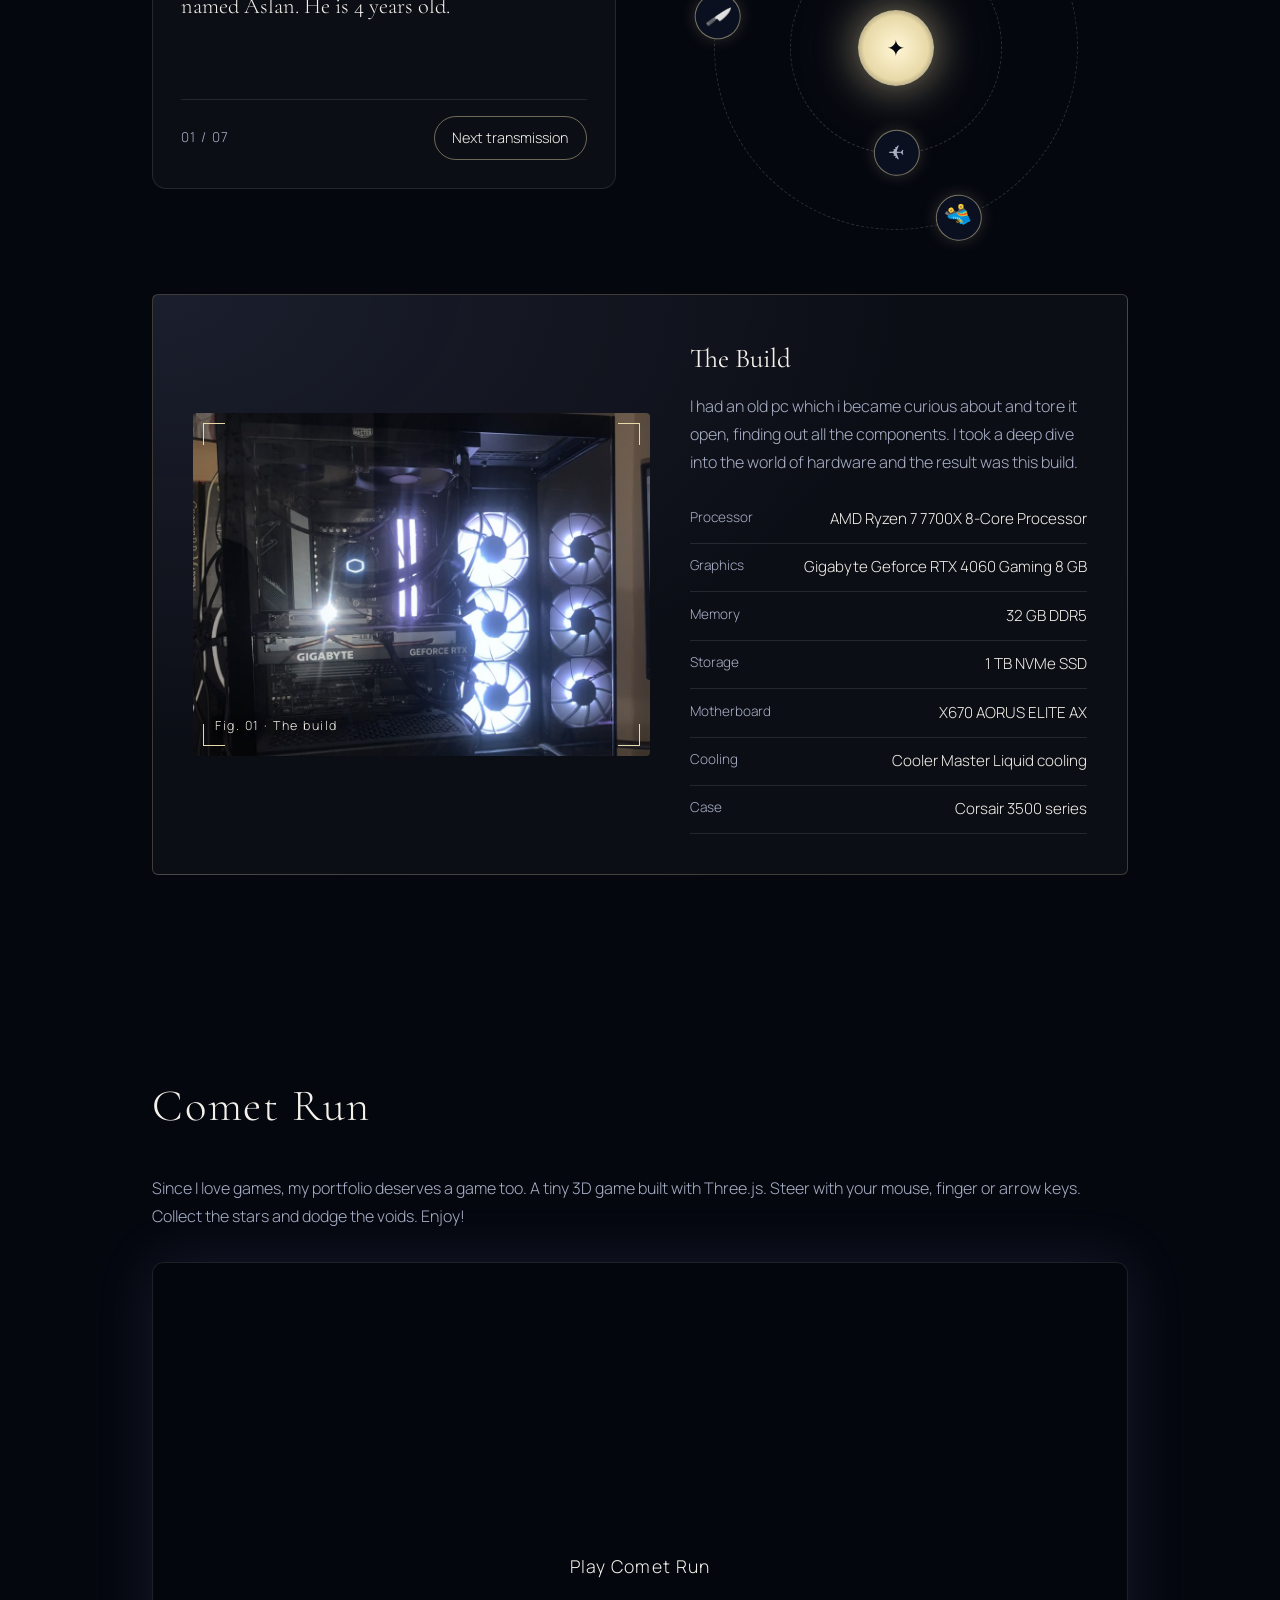
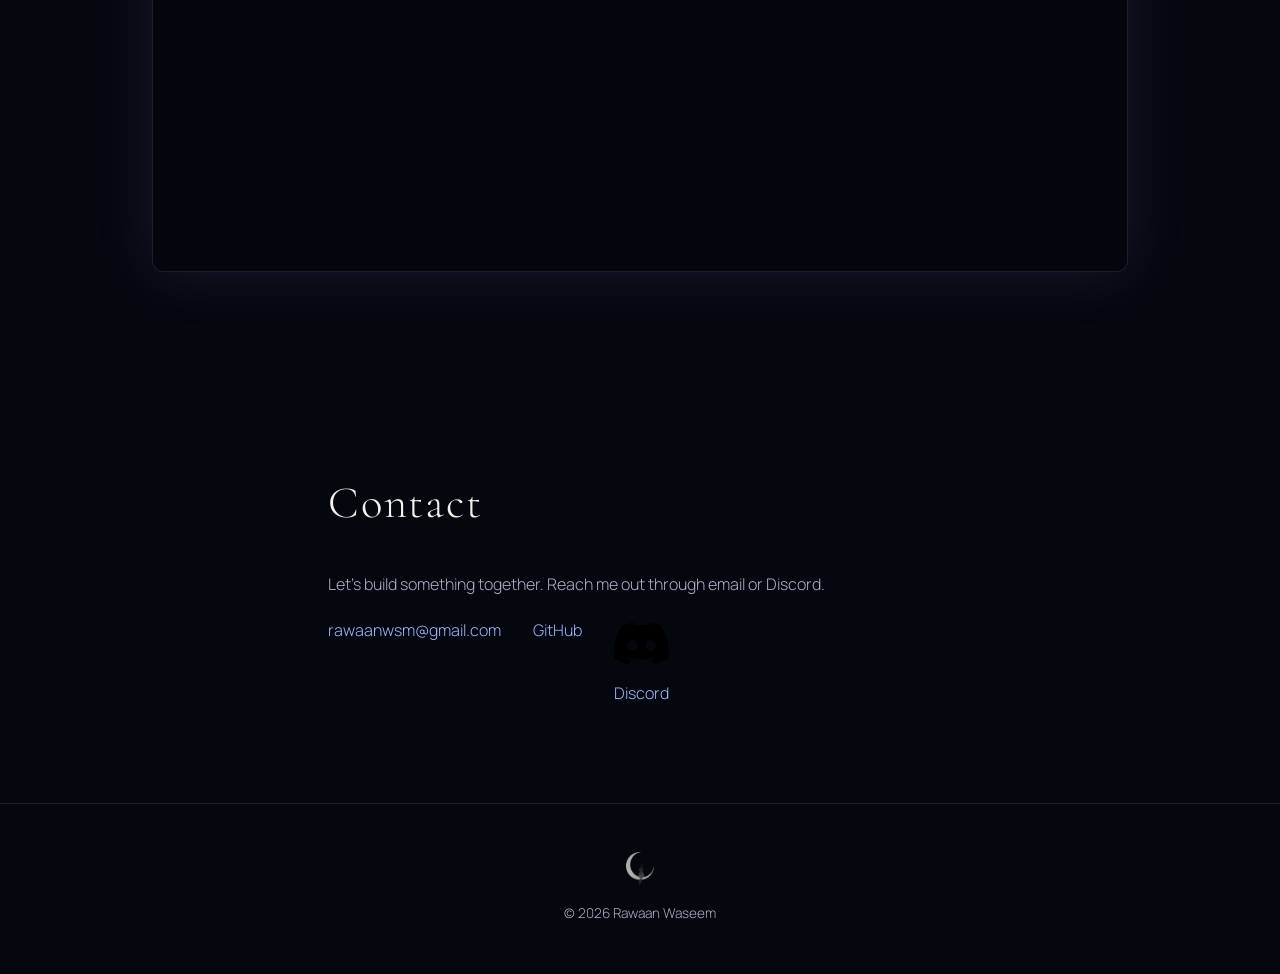
==== commit 9dc931bf: "Update index.html" ====
--- a/index.html
+++ b/index.html
@@ -79,7 +79,9 @@
   <ul class="cards">
     <li class="card" style="--c1:#1d2b64; --c2:#0b1020">
       <div class="card-media">
-  <img src="assets/vbiz-inc.webp" alt="Homepage of the VBiz Inc. website showing the client portfolio and research sections" width="1280" height="800" loading="lazy">
+  <video data-src="assets/project-one.mp4" poster="assets/project-one.png"
+         muted loop playsinline preload="none"
+         aria-label="Short silent preview of the Project One website"></video>
 </div>
       <div class="card-body">
         <p class="card-num">01</p>
@@ -93,7 +95,9 @@
     </li>
     <li class="card" style="--c1:#3a2a6b; --c2:#0b1020">
       <div class="card-media">
-  <img src="assets/VisionAssistent.png" alt="Output of the Vision Assistant ai model showing objects detected with bounded boxes" width="1280" height="800" loading="lazy">
+  <video data-src="assets/project-two.mp4" poster="assets/project-two.png"
+         muted loop playsinline preload="none"
+         aria-label="Short silent preview of the Project two"></video>
 </div>
       <div class="card-body">
         <p class="card-num">02</p>
@@ -106,9 +110,11 @@
       </div>
     </li>
     <li class="card" style="--c1:#5a4a22; --c2:#0b1020">
-      <div class="card-media">
-  <img src="assets/blockdiagram.png" alt="Block diagram of the Solar-Powered IoT street lights" width="1280" height="800" loading="lazy">
-      </div>
+       <div class="card-media">
+  <video data-src="assets/project-three.mp4" poster="assets/project-three.png"
+         muted loop playsinline preload="none"
+         aria-label="Short silent preview of the Project three"></video>
+</div>
       <div class="card-body">
         <p class="card-num">03</p>
         <h3>Energy Optimization in IOT-based Solar-Powered Streetlights</h3>
@@ -120,9 +126,11 @@
       </div>
     </li>
     <li class="card" style="--c1:#1f4a6b; --c2:#0b1020">
-       <div class="card-media">
-  <img src="assets/minigame.png" alt="A picture of the IDE with a snippet of code displayed" width="1280" height="800" loading="lazy">
-      </div>
+      <div class="card-media">
+  <video data-src="assets/project-four.mp4" poster="assets/minigame.png"
+         muted loop playsinline preload="none"
+         aria-label="Short silent preview of the Project three"></video>
+</div>
       <div class="card-body">
         <p class="card-num">04</p>
         <h3>Game Ui/Ux, Navigation Architecture &amp; Minigame System Design.</h3>
@@ -308,10 +316,13 @@
 
     <section id="contact" class="block">
       <h2>Contact</h2>
-      <p>Open to new roles and collaborations. The quickest way to reach me is email.</p>
+      <p>Let's build something together. Reach me out through email or Discord.</p>
       <p class="links">
         <a href="mailto:rawaanwsm@gmail.com">rawaanwsm@gmail.com</a>
         <a href="https://github.com/wRawaan">GitHub</a>
+        <a href="https://discord.com/users/828573776252895232" target="_blank" rel="noopener noreferrer">
+  <svg class="ico" viewBox="0 0 24 24" aria-hidden="true"><path d="M20.317 4.3698a19.7913 19.7913 0 00-4.8851-1.5152.0741.0741 0 00-.0785.0371c-.211.3753-.4447.8648-.6083 1.2495-1.8447-.2762-3.68-.2762-5.4868 0-.1636-.3933-.4058-.8742-.6177-1.2495a.077.077 0 00-.0785-.037 19.7363 19.7363 0 00-4.8852 1.515.0699.0699 0 00-.0321.0277C.5334 9.0458-.319 13.5799.0992 18.0578a.0824.0824 0 00.0312.0561c2.0528 1.5076 4.0413 2.4228 5.9929 3.0294a.0777.0777 0 00.0842-.0276c.4616-.6304.8731-1.2952 1.226-1.9942a.076.076 0 00-.0416-.1057c-.6528-.2476-1.2743-.5495-1.8722-.8923a.077.077 0 01-.0076-.1277c.1258-.0943.2517-.1923.3718-.2914a.0743.0743 0 01.0776-.0105c3.9278 1.7933 8.18 1.7933 12.0614 0a.0739.0739 0 01.0785.0095c.1202.099.246.1981.3728.2924a.077.077 0 01-.0066.1276 12.2986 12.2986 0 01-1.873.8914.0766.0766 0 00-.0407.1067c.3604.698.7719 1.3628 1.225 1.9932a.076.076 0 00.0842.0286c1.961-.6067 3.9495-1.5219 6.0023-3.0294a.077.077 0 00.0313-.0552c.5004-5.177-.8382-9.6739-3.5485-13.6604a.061.061 0 00-.0312-.0286zM8.02 15.3312c-1.1825 0-2.1569-1.0857-2.1569-2.419 0-1.3332.9555-2.4189 2.157-2.4189 1.2108 0 2.1757 1.0952 2.1568 2.419 0 1.3332-.9555 2.4189-2.1569 2.4189zm7.9748 0c-1.1825 0-2.1569-1.0857-2.1569-2.419 0-1.3332.9554-2.4189 2.1569-2.4189 1.2108 0 2.1757 1.0952 2.1568 2.419 0 1.3332-.946 2.4189-2.1568 2.4189Z"/></svg>Discord
+</a>
         <!--<a href="https://linkedin.com/in/yourusername">LinkedIn</a>-->
       </p>
     </section>
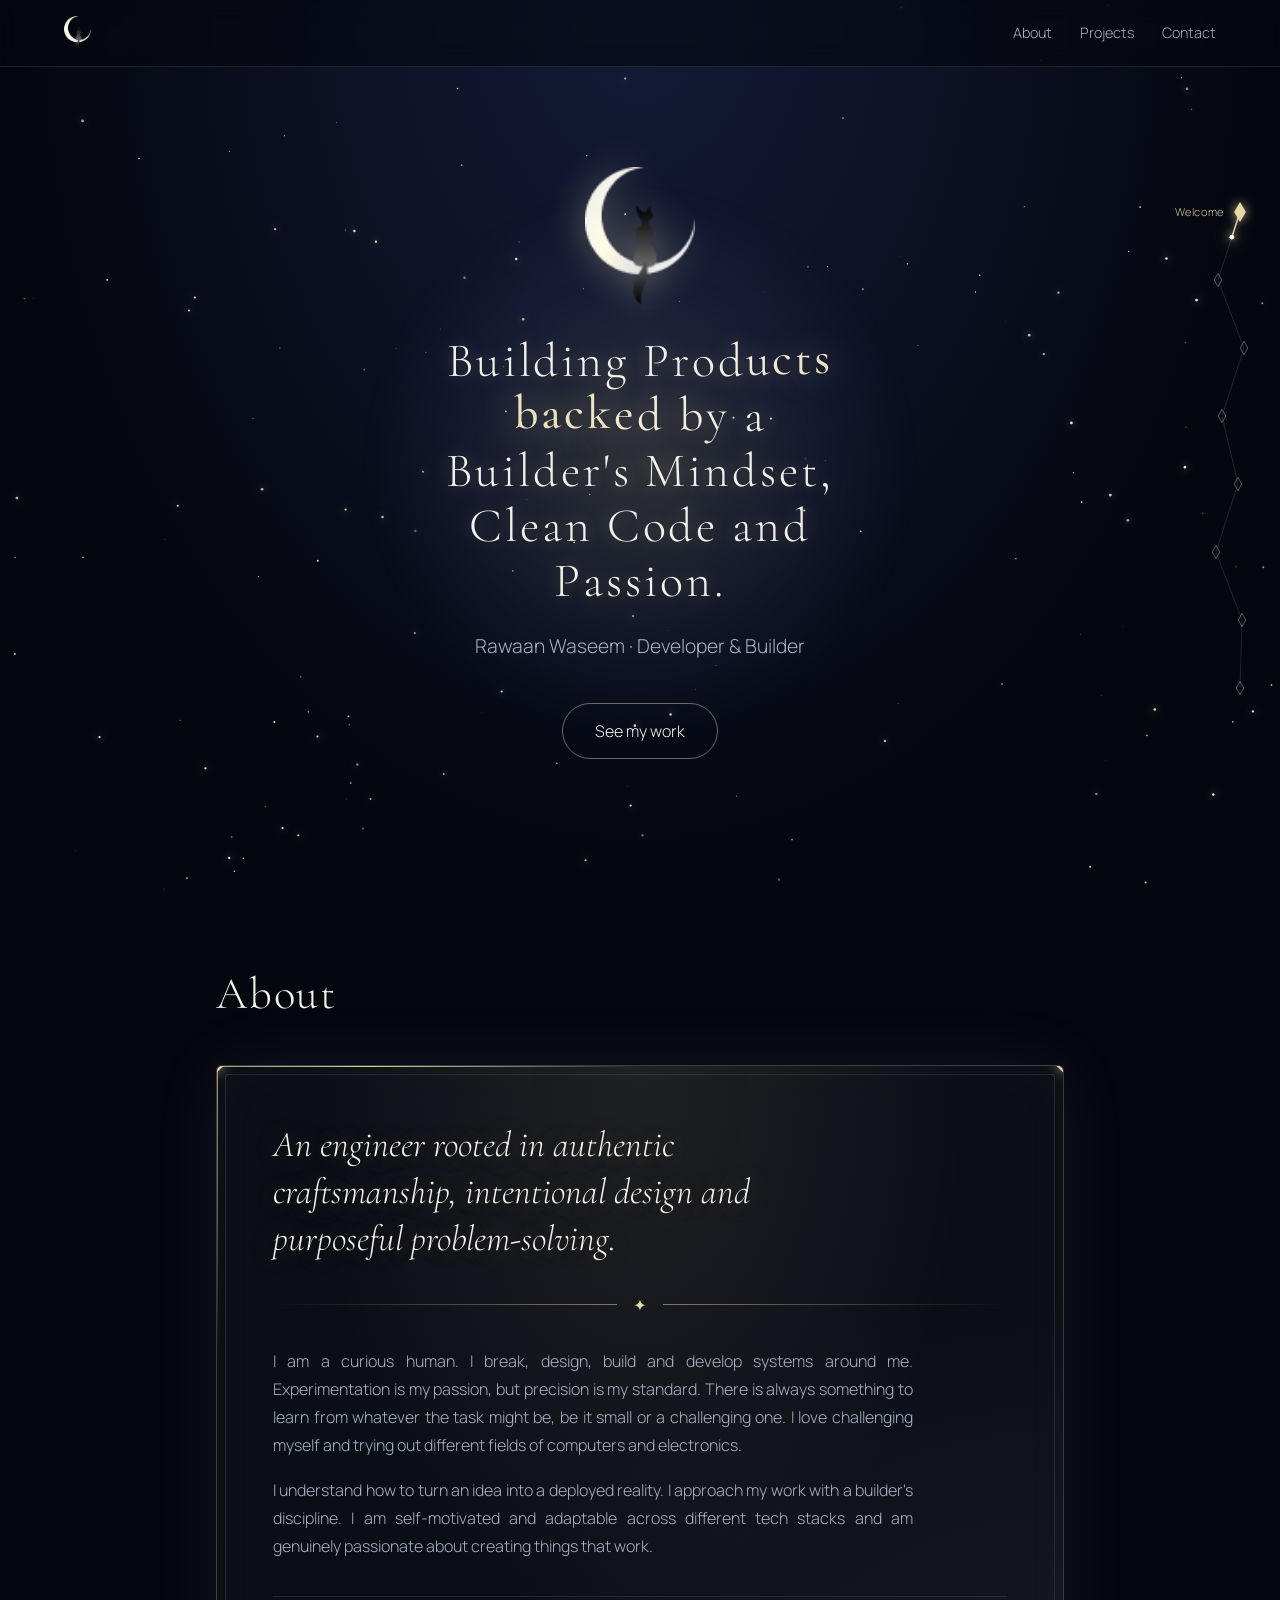
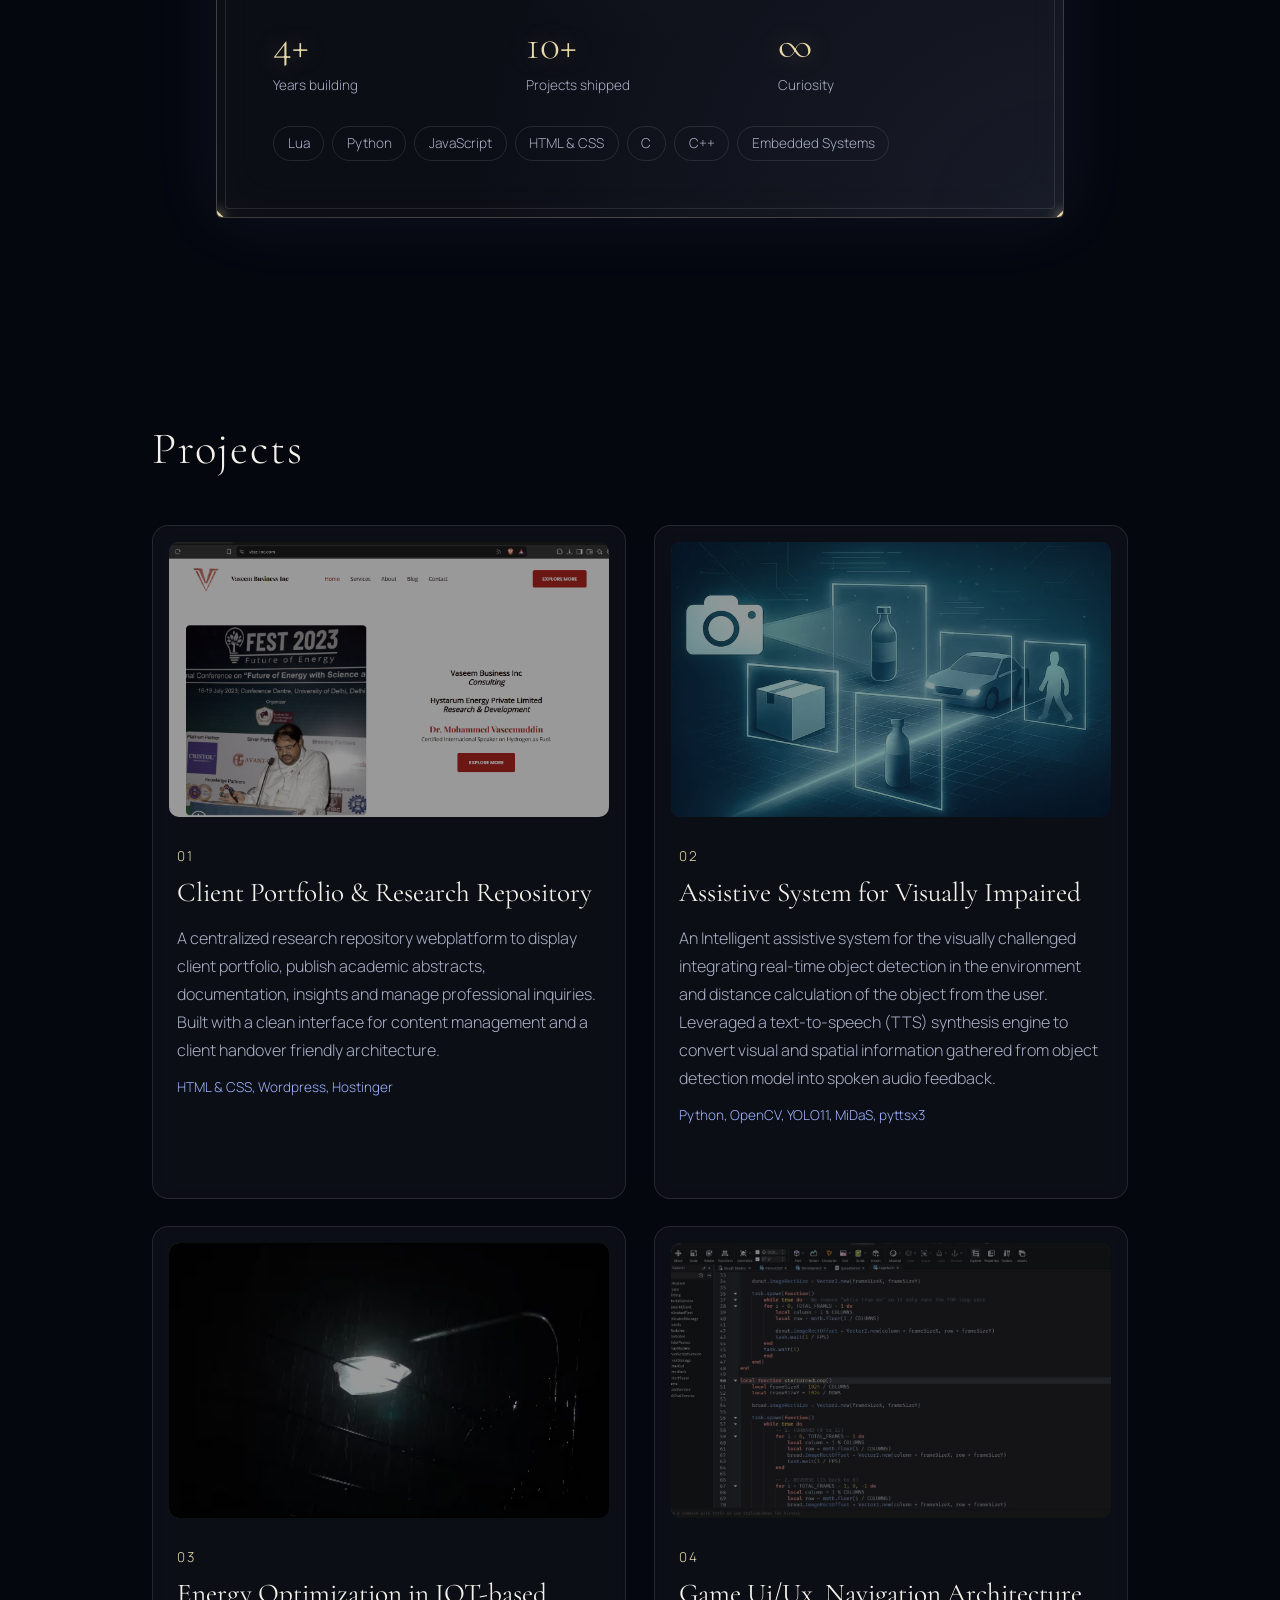
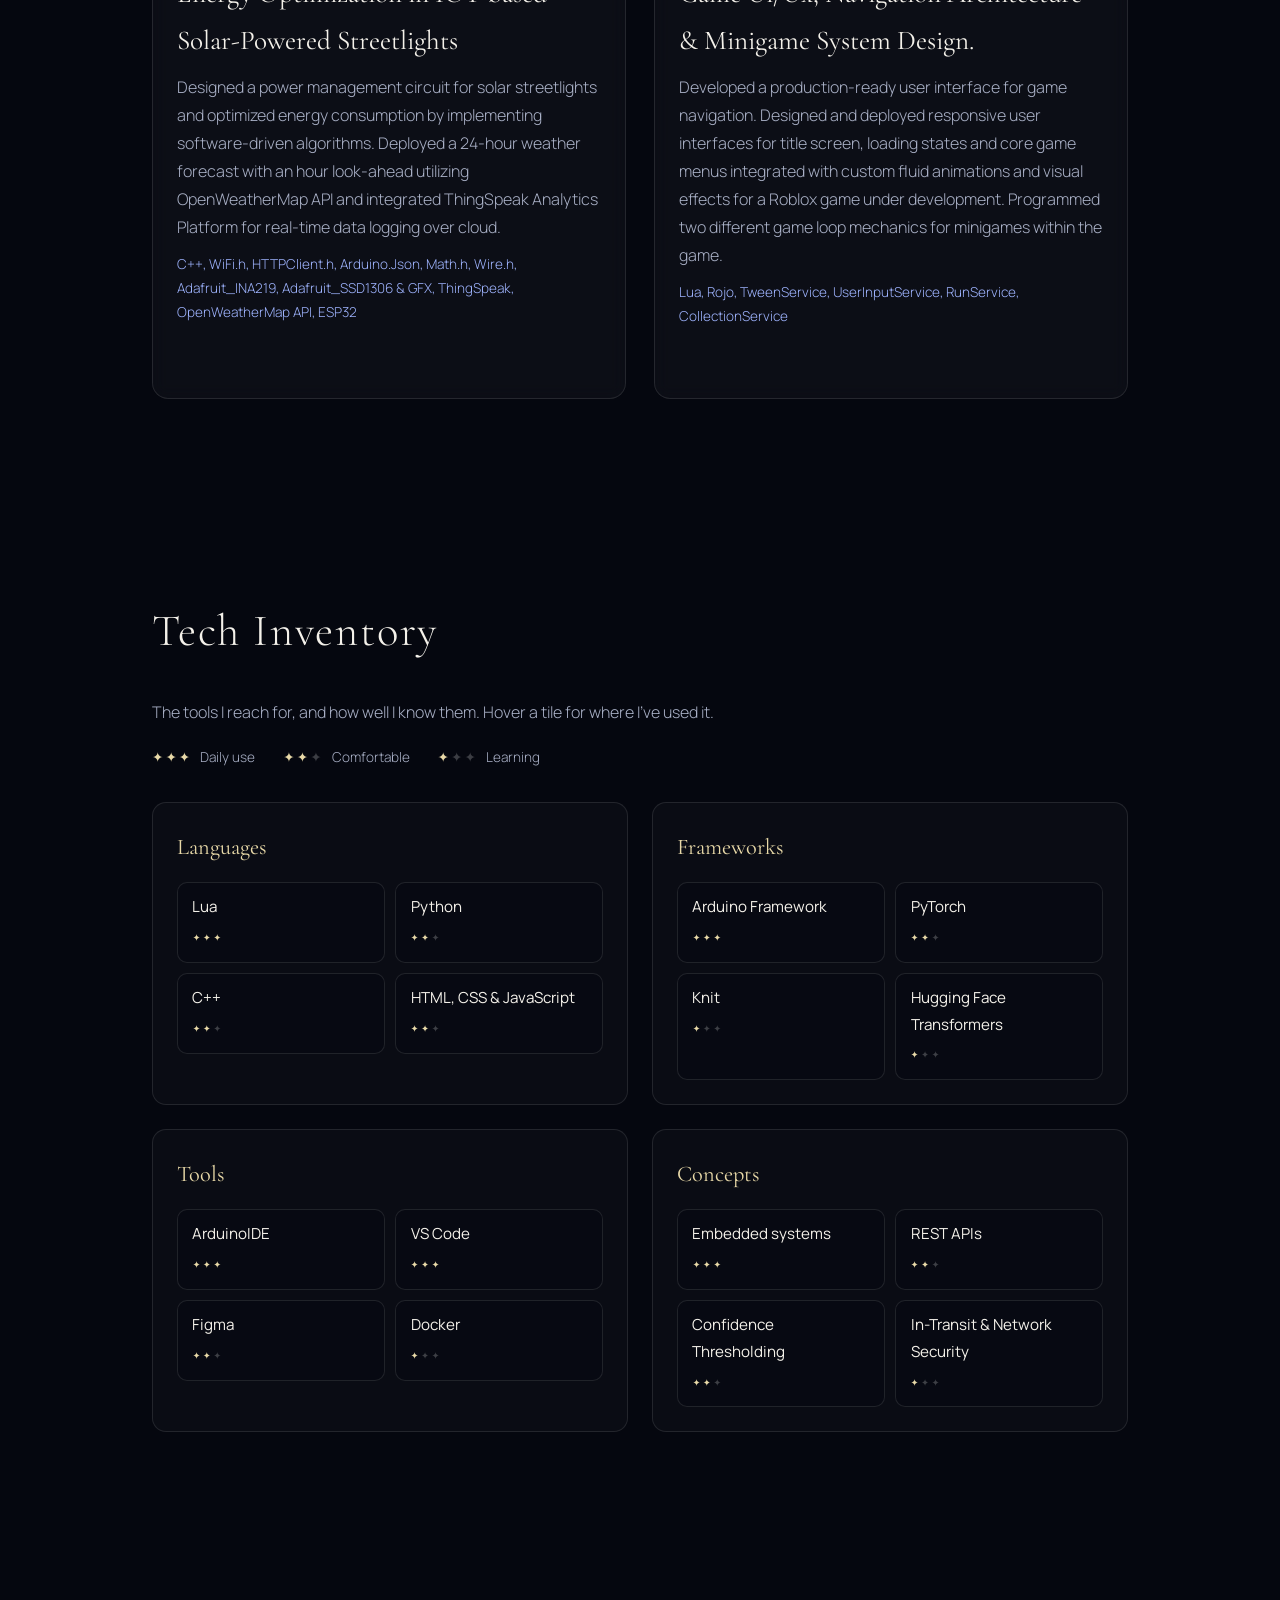
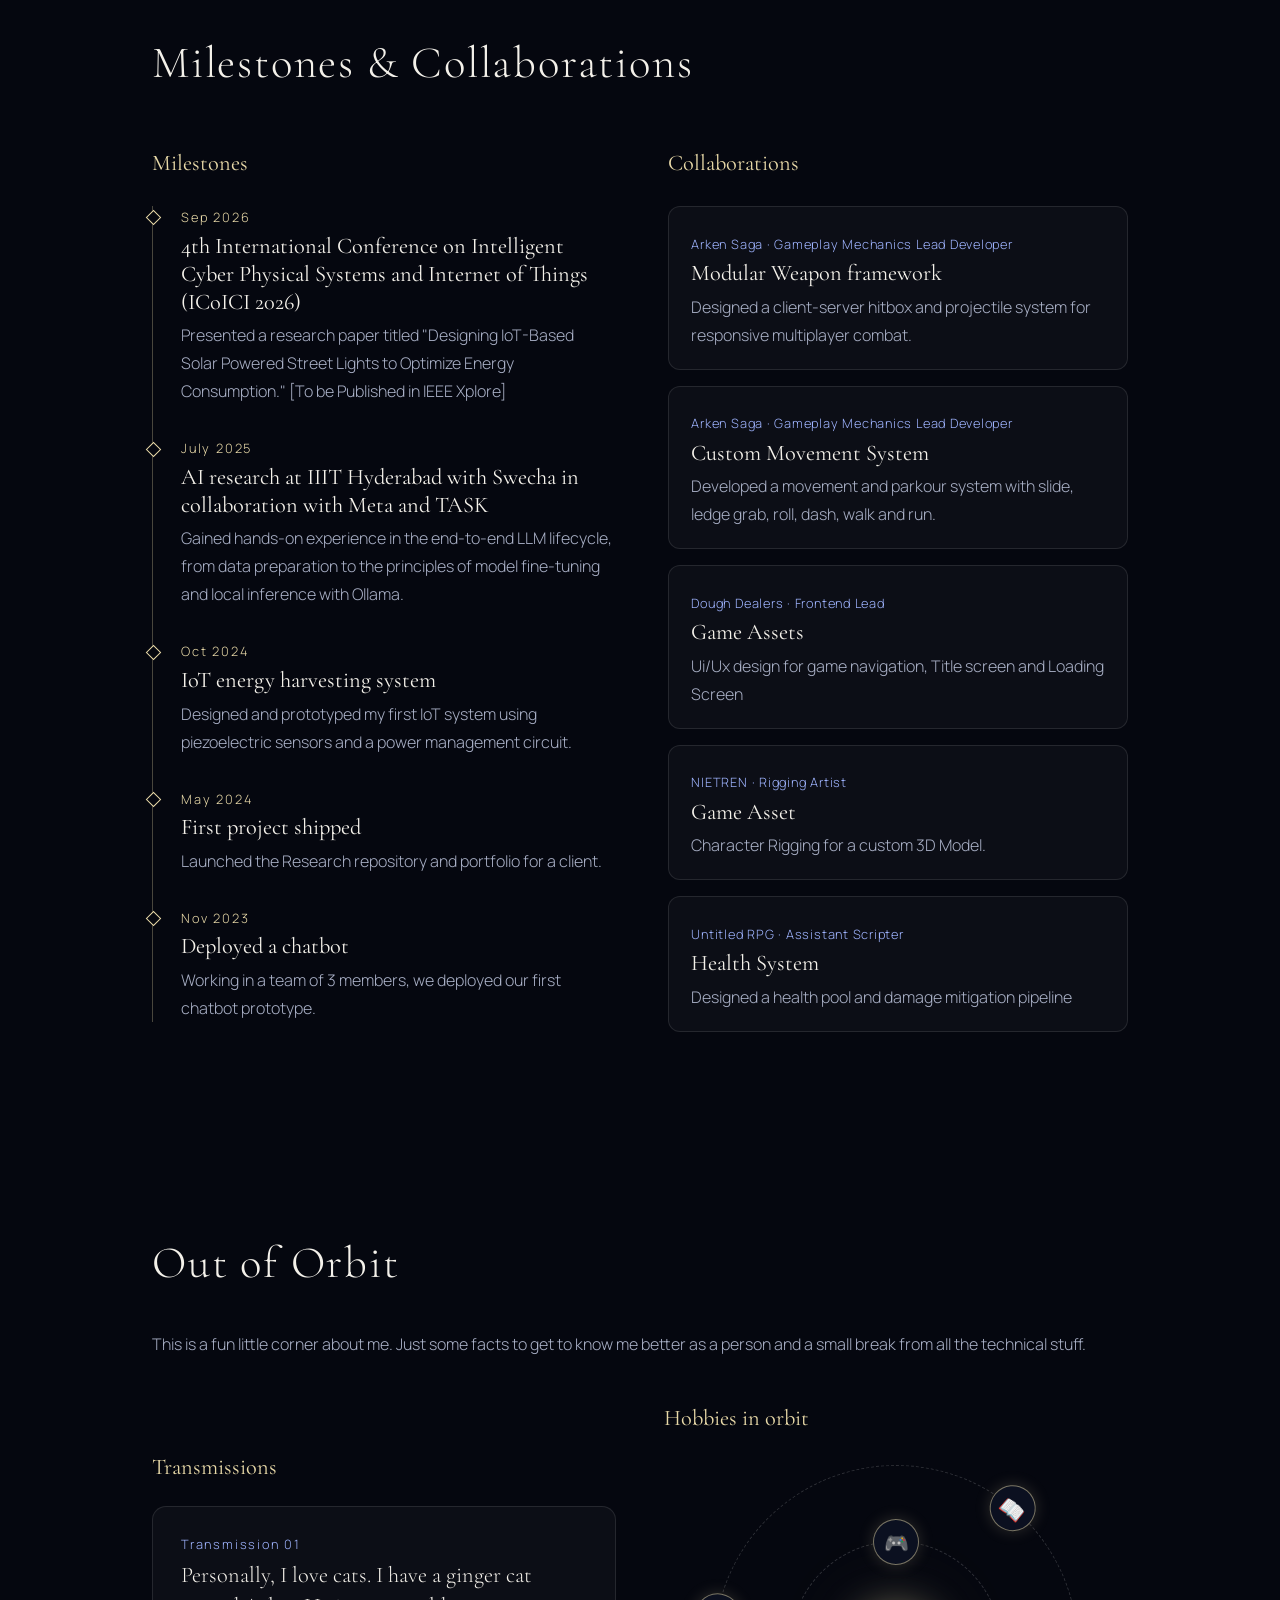
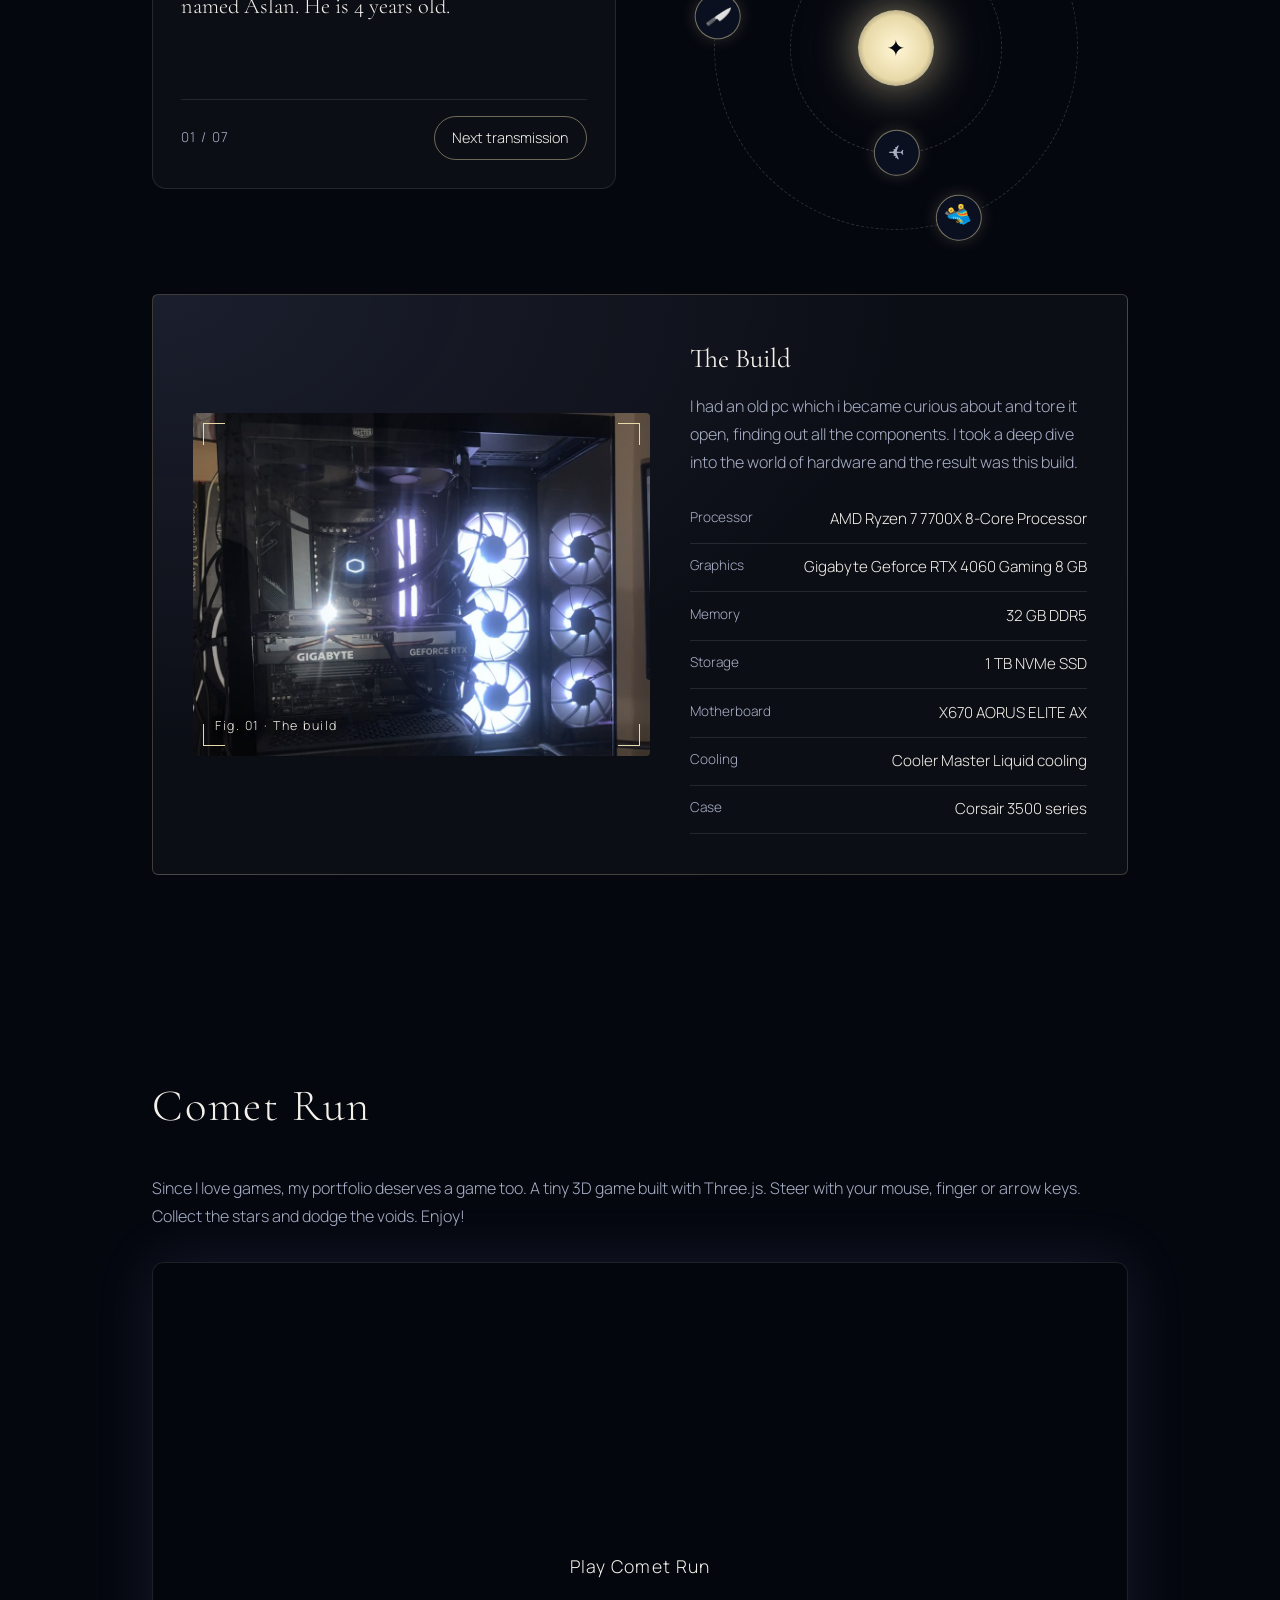
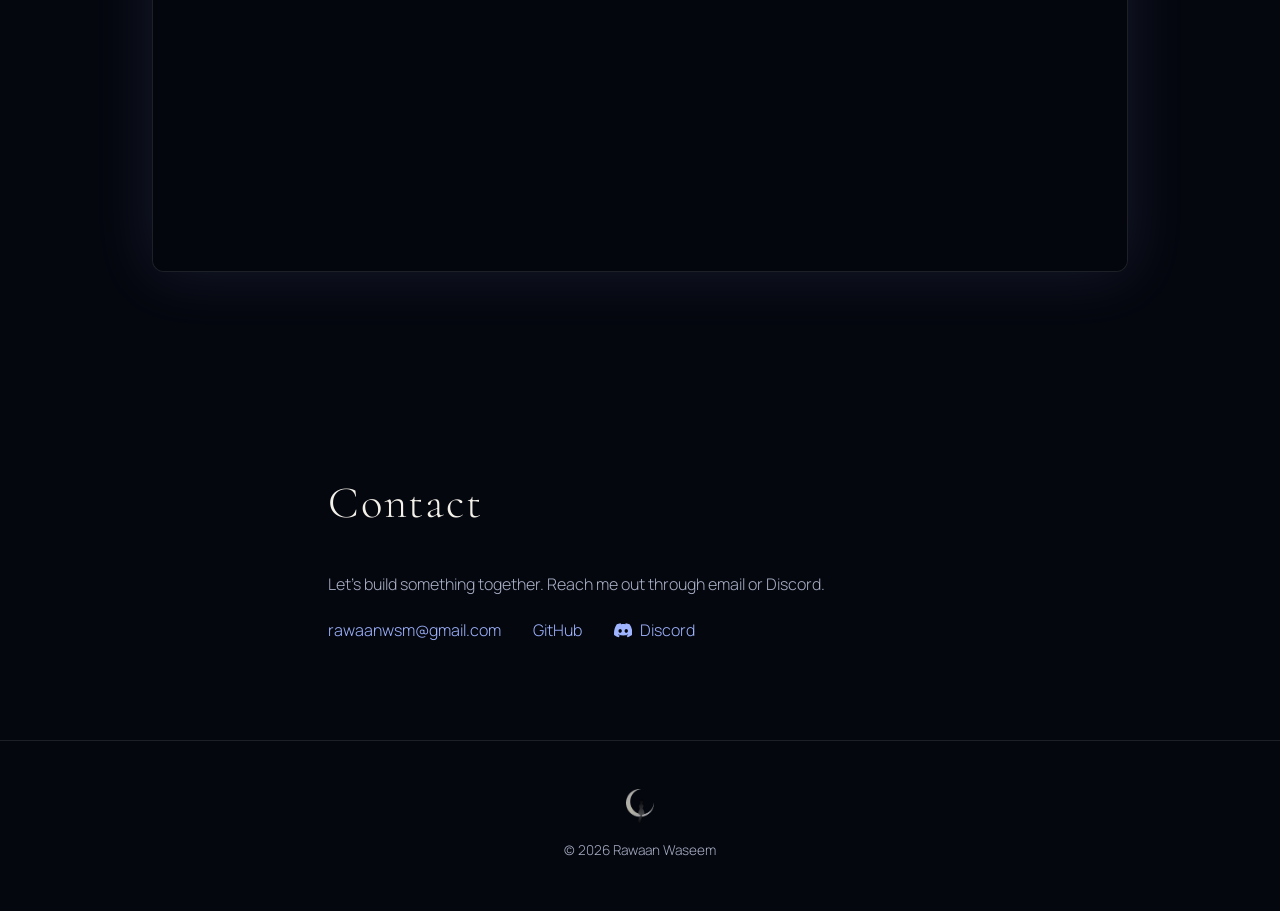
==== commit ee25e5d3: "Update index.html" ====
--- a/index.html
+++ b/index.html
@@ -7,12 +7,11 @@
   <meta name="description" content="Portfolio of Rawaan Waseem, Developer  &amp;  Builder. Project showcase and contact details.">
   <meta property="og:title" content="Rawaan Waseem | Developer  &amp;  Builder">
   <meta property="og:description" content="Project showcase and contact details.">
-  <link rel="icon" type="image/png" href="/favicon-96x96.png" sizes="96x96" />
-<link rel="icon" type="image/svg+xml" href="/favicon.svg" />
-<link rel="shortcut icon" href="/favicon.ico" />
-<link rel="apple-touch-icon" sizes="180x180" href="/apple-touch-icon.png" />
-<meta name="apple-mobile-web-app-title" content="Rawaan Waseem" />
-<link rel="manifest" href="/site.webmanifest" />
+  <link rel="icon" type="image/png" href="favicon-96x96.png" sizes="96x96" />
+<link rel="icon" type="image/svg+xml" href="favicon.svg" />
+<link rel="shortcut icon" href="favicon.ico" />
+<link rel="apple-touch-icon" sizes="180x180" href="apple-touch-icon.png" />
+<link rel="manifest" href="site.webmanifest" />
   <link rel="preconnect" href="https://fonts.googleapis.com">
   <link rel="preconnect" href="https://fonts.gstatic.com" crossorigin>
  <link href="https://fonts.googleapis.com/css2?family=Cormorant+Garamond:ital,wght@0,300..700;1,300..700&family=Manrope:wght@300;400;500&display=swap" rel="stylesheet">
--- a/style.css
+++ b/style.css
@@ -118,6 +118,8 @@
 
 /* Contact */
 .links { display: flex; flex-wrap: wrap; gap: .5rem 2rem; margin-top: 1.5rem; }
+.links a { display: inline-flex; align-items: center; gap: .5rem; }
+.links .ico { width: 1.15em; height: 1.15em; fill: currentColor; flex: none; }
 footer { text-align: center; padding: 3rem 1rem; font-size: .85rem; border-top: 1px solid var(--line); }
 footer { display: flex; flex-direction: column; align-items: center; gap: .9rem; }
 .footer-logo img {
@@ -134,4 +136,4 @@
 @media (prefers-reduced-motion: reduce) {
   html { scroll-behavior: auto; }
   *, *::before, *::after { animation: none !important; transition: none !important; }
-}+}
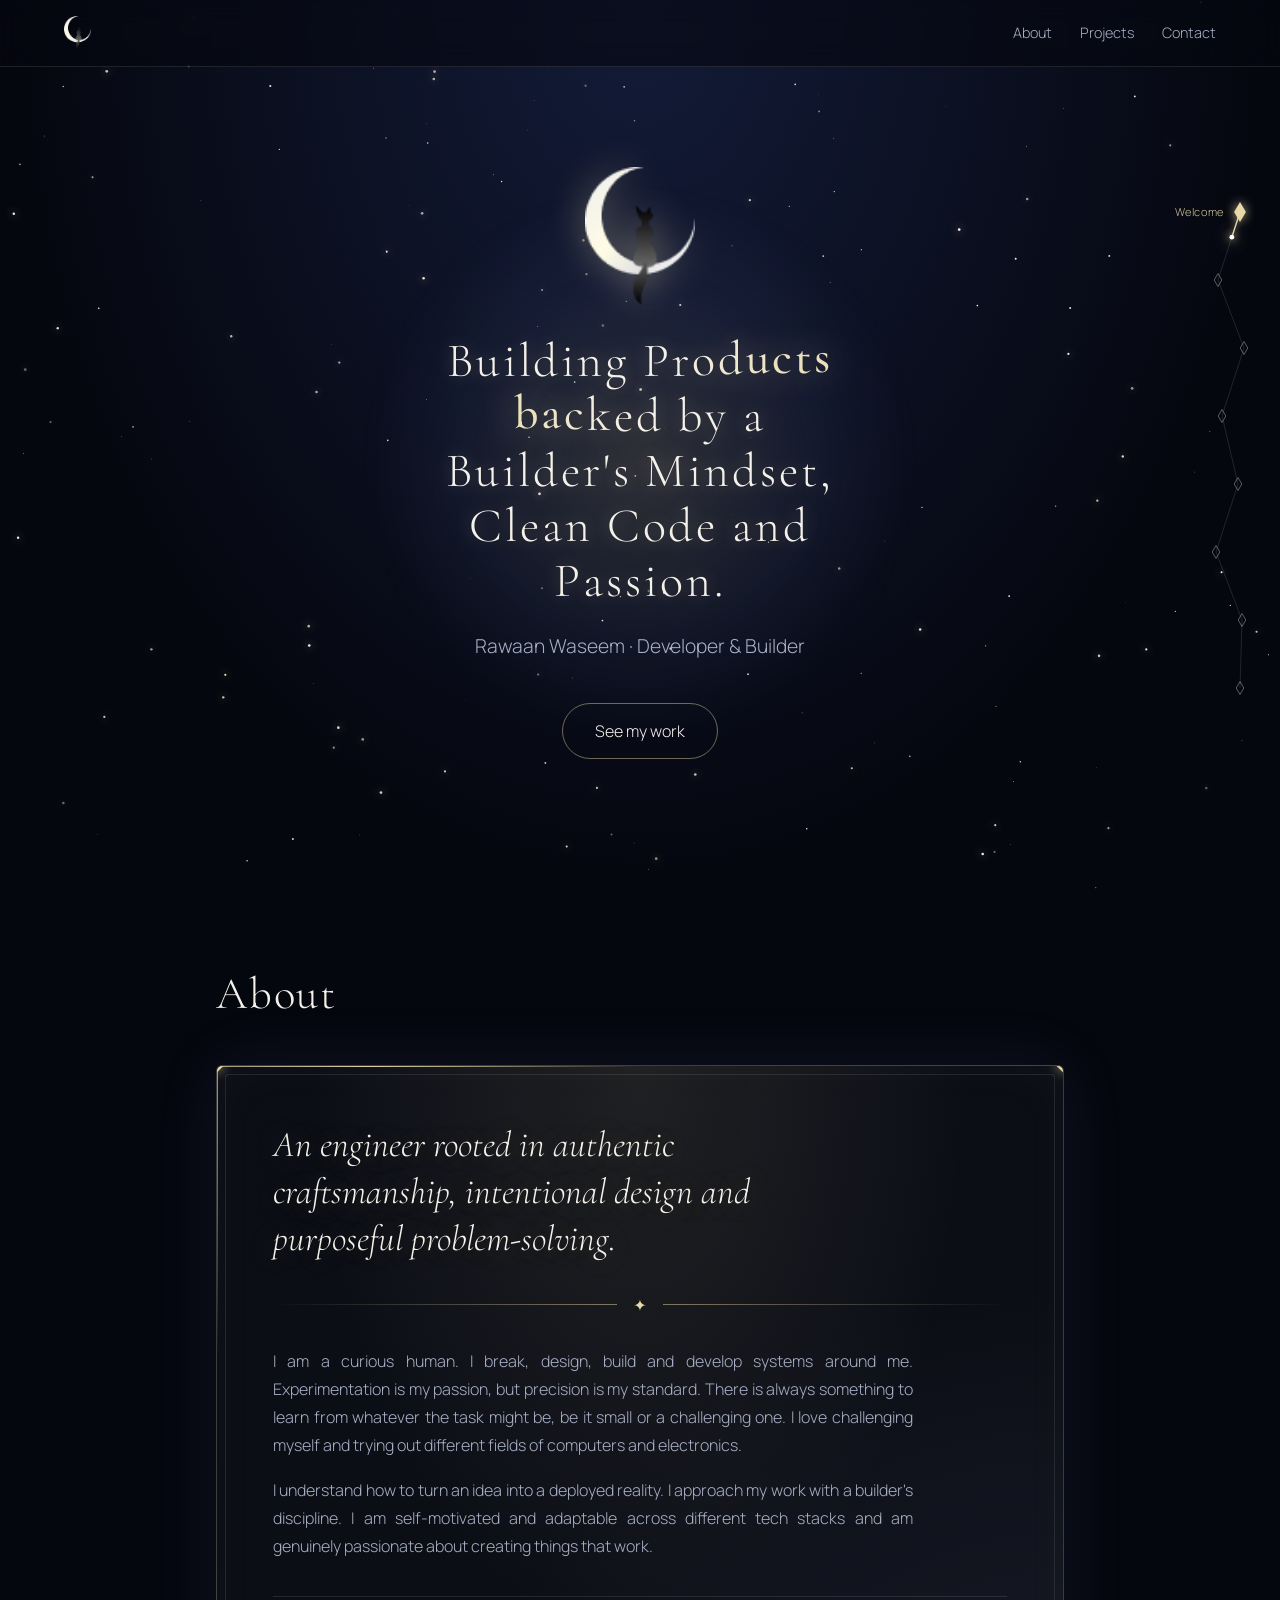
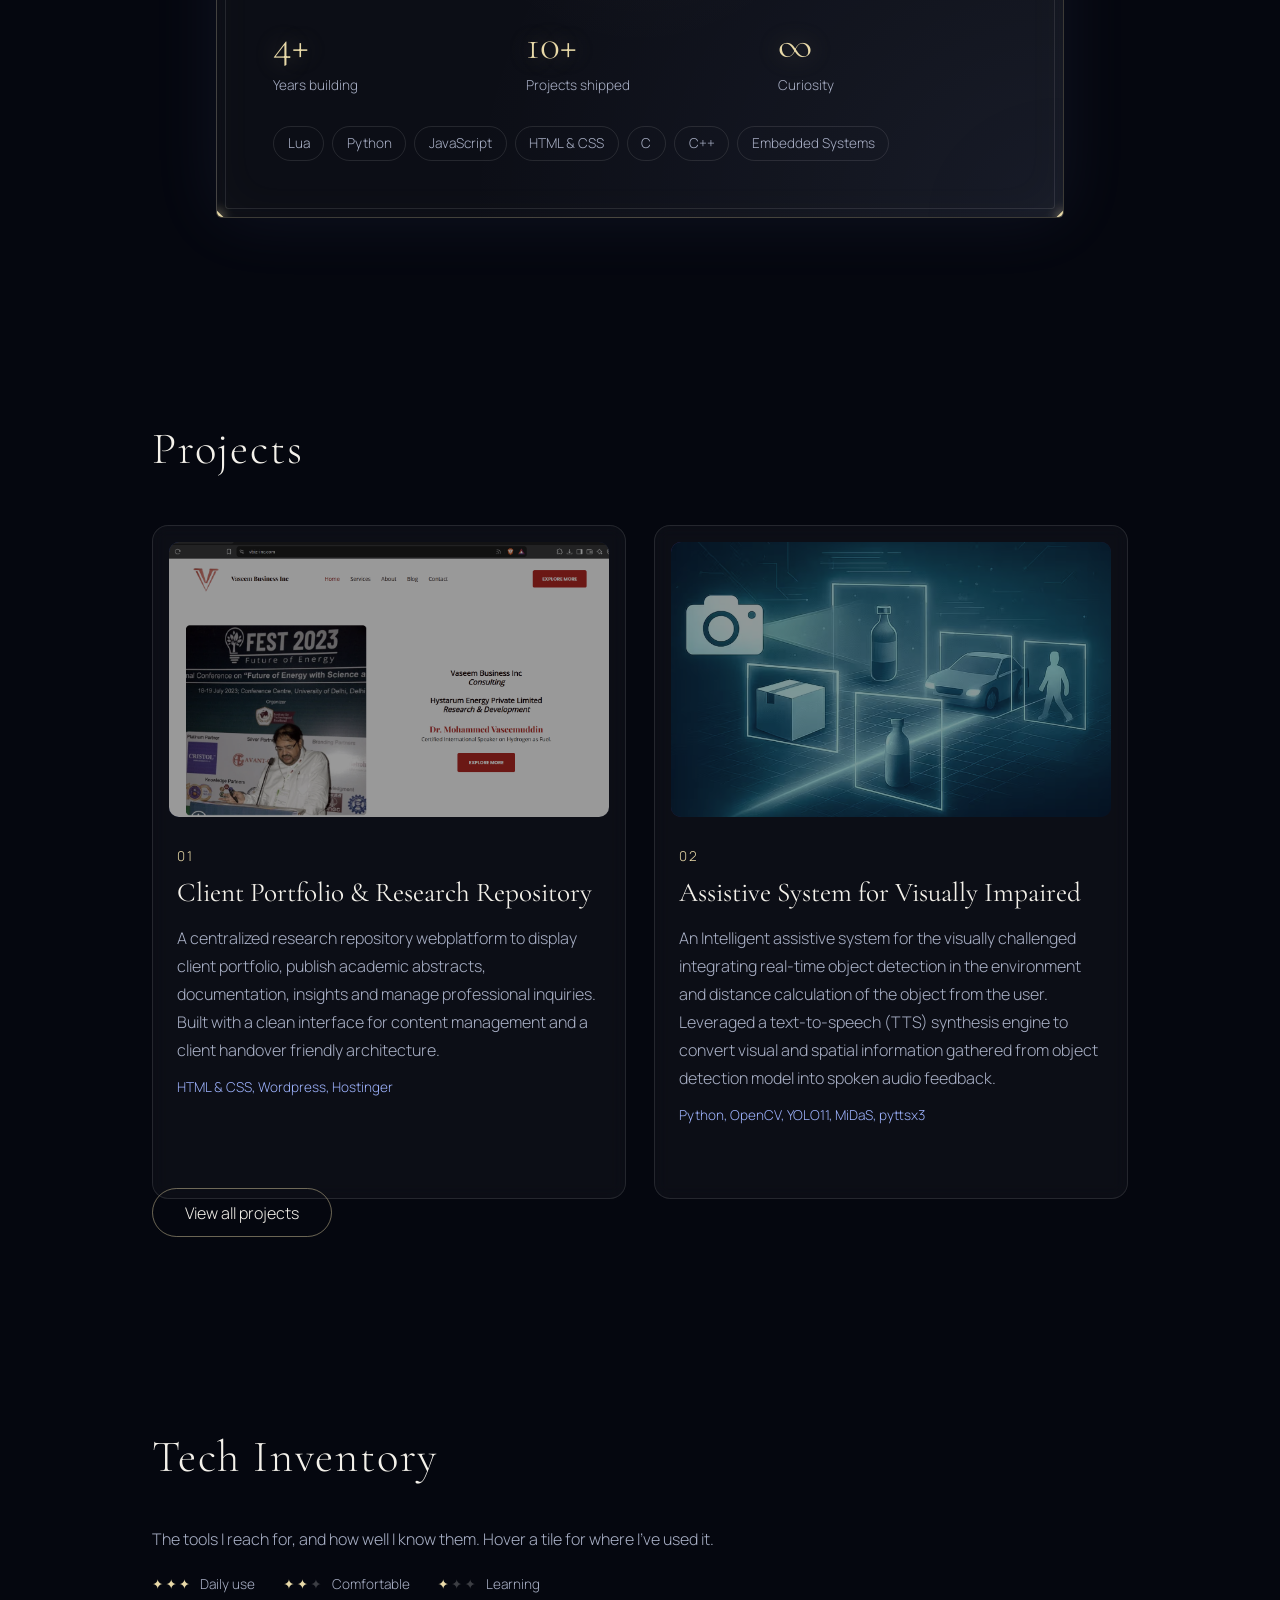
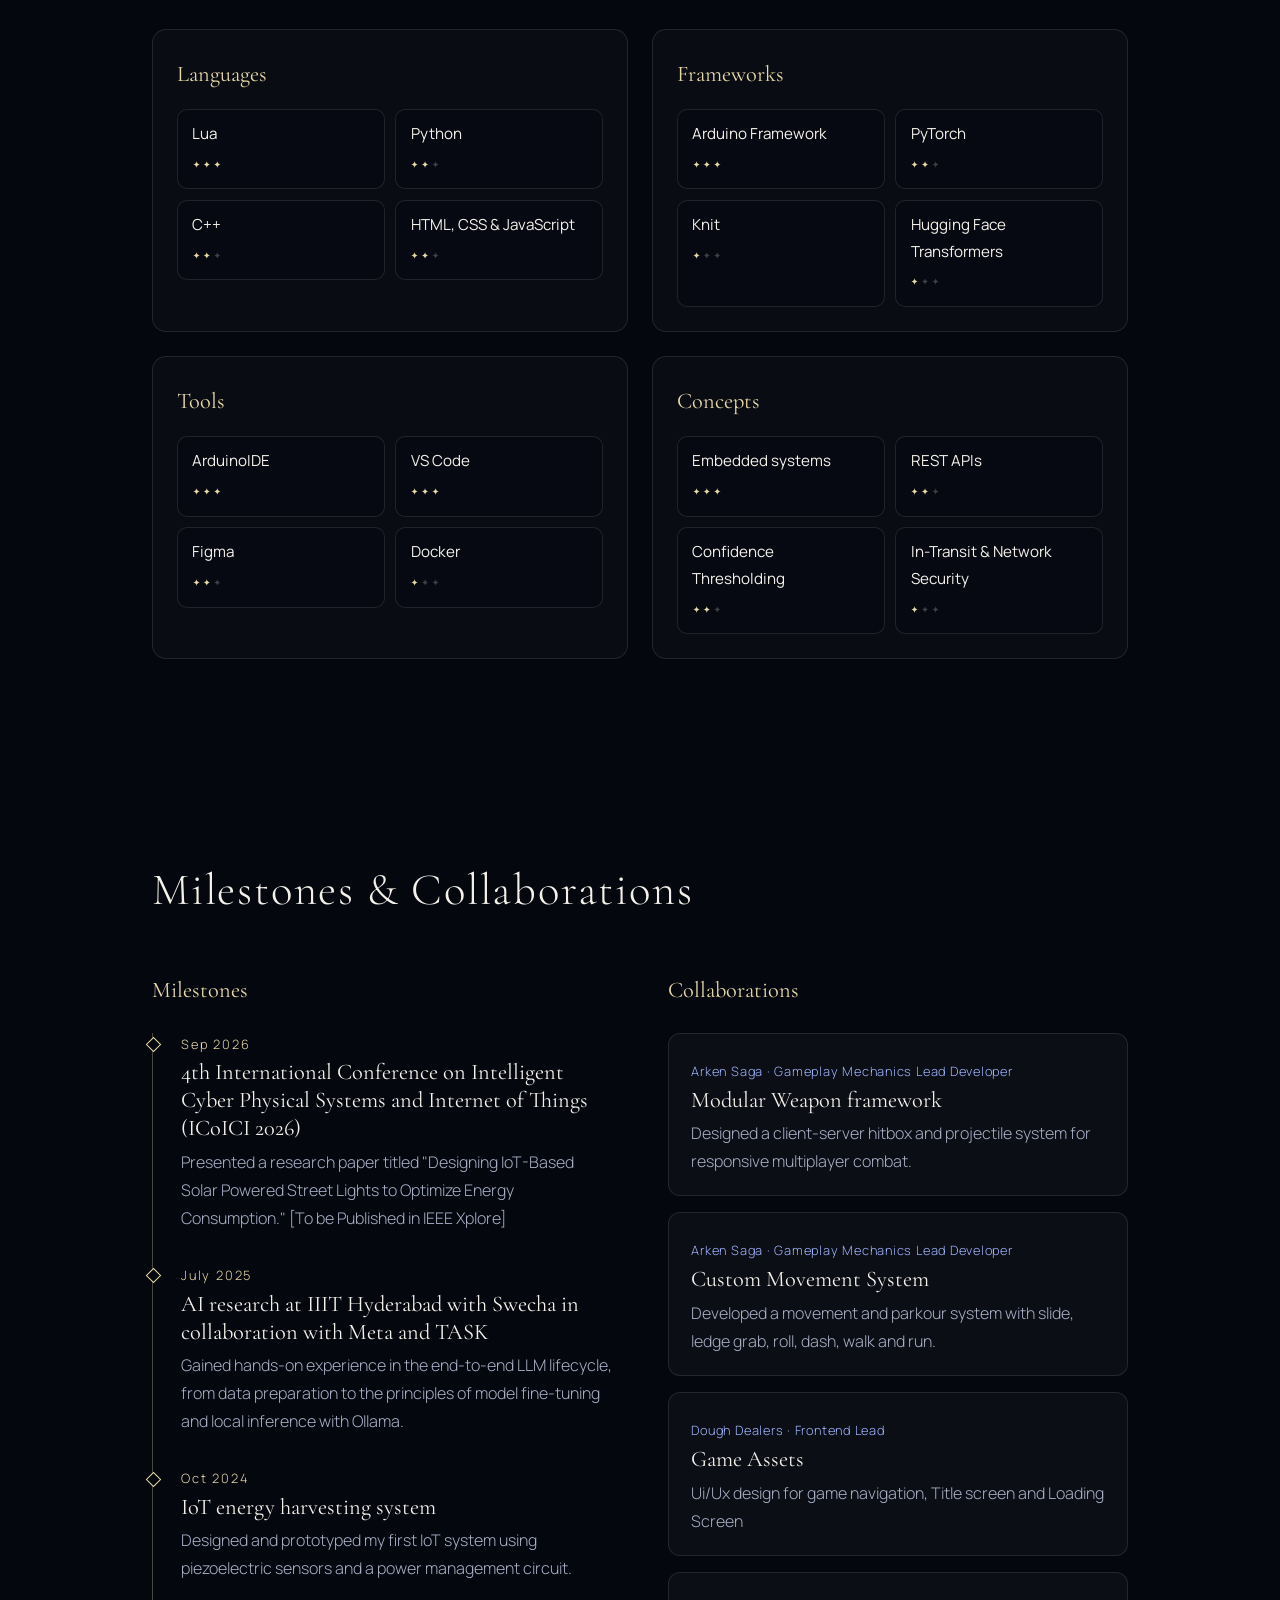
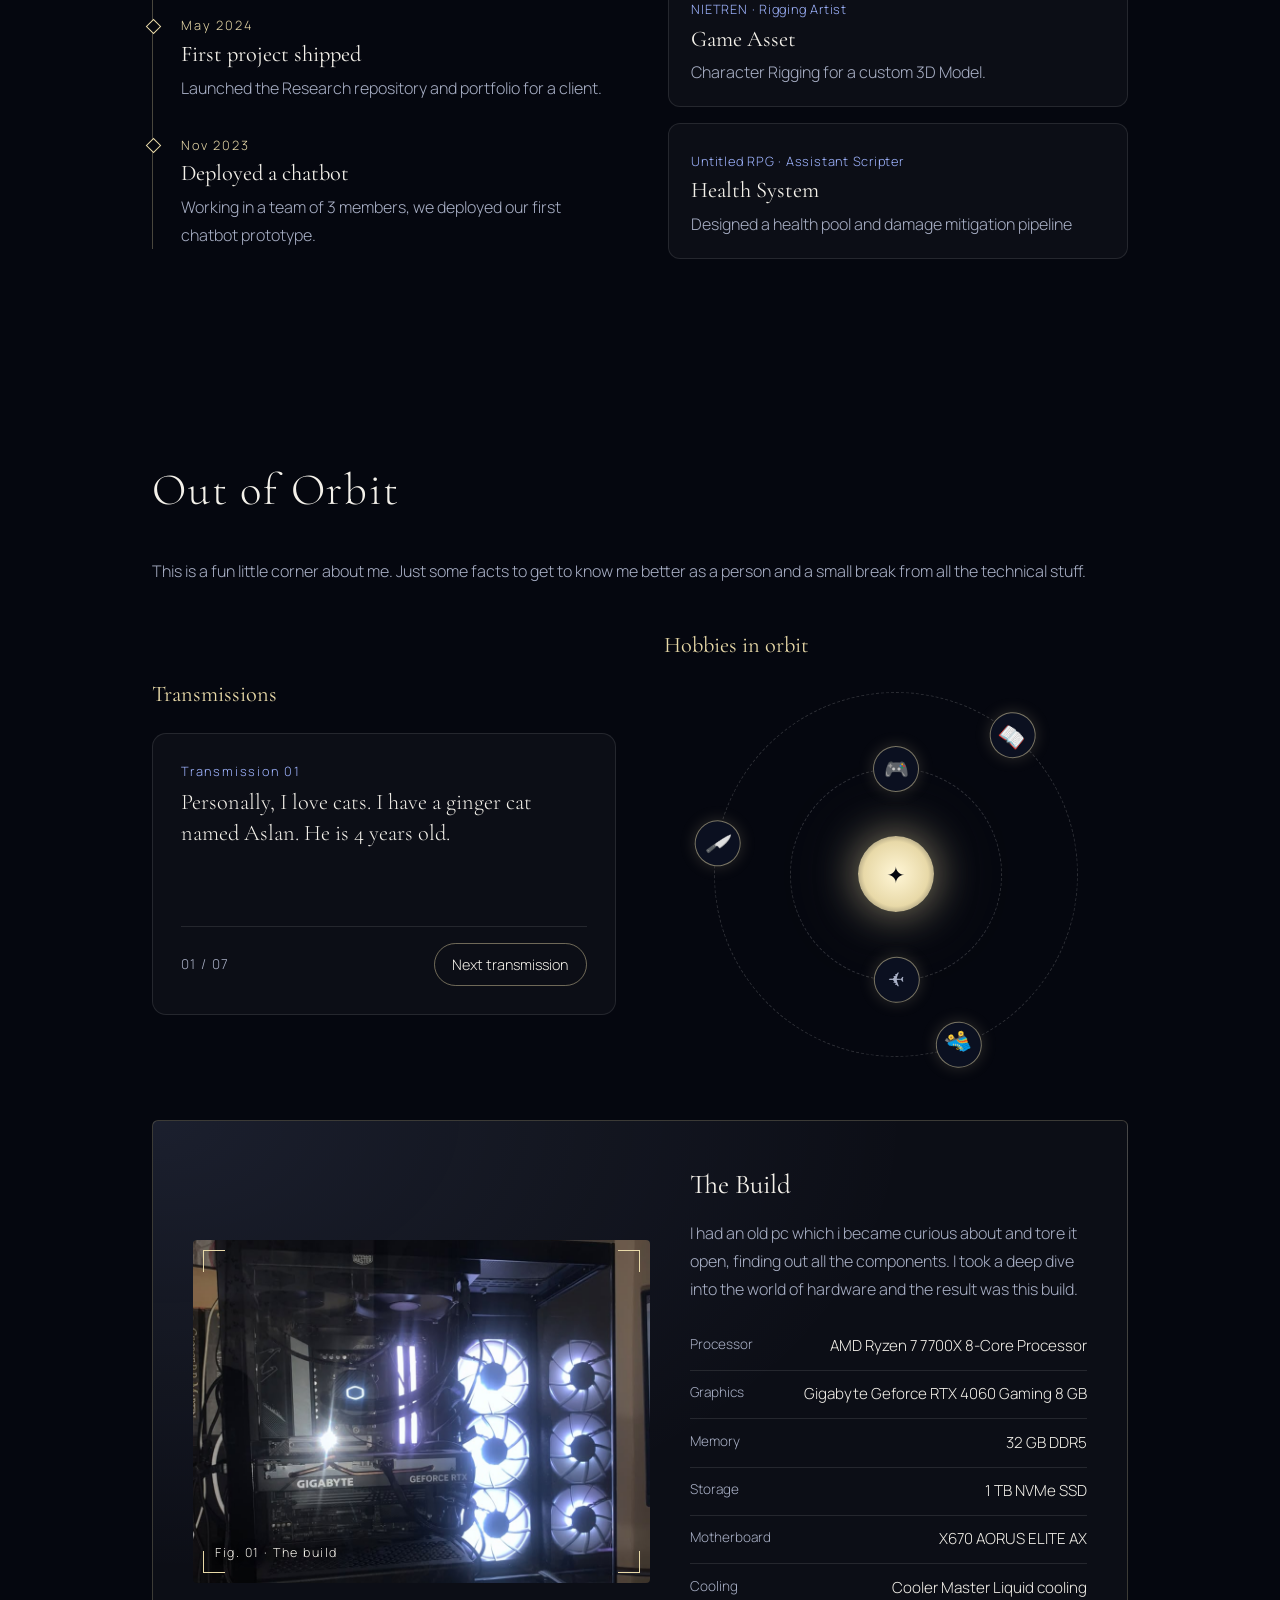
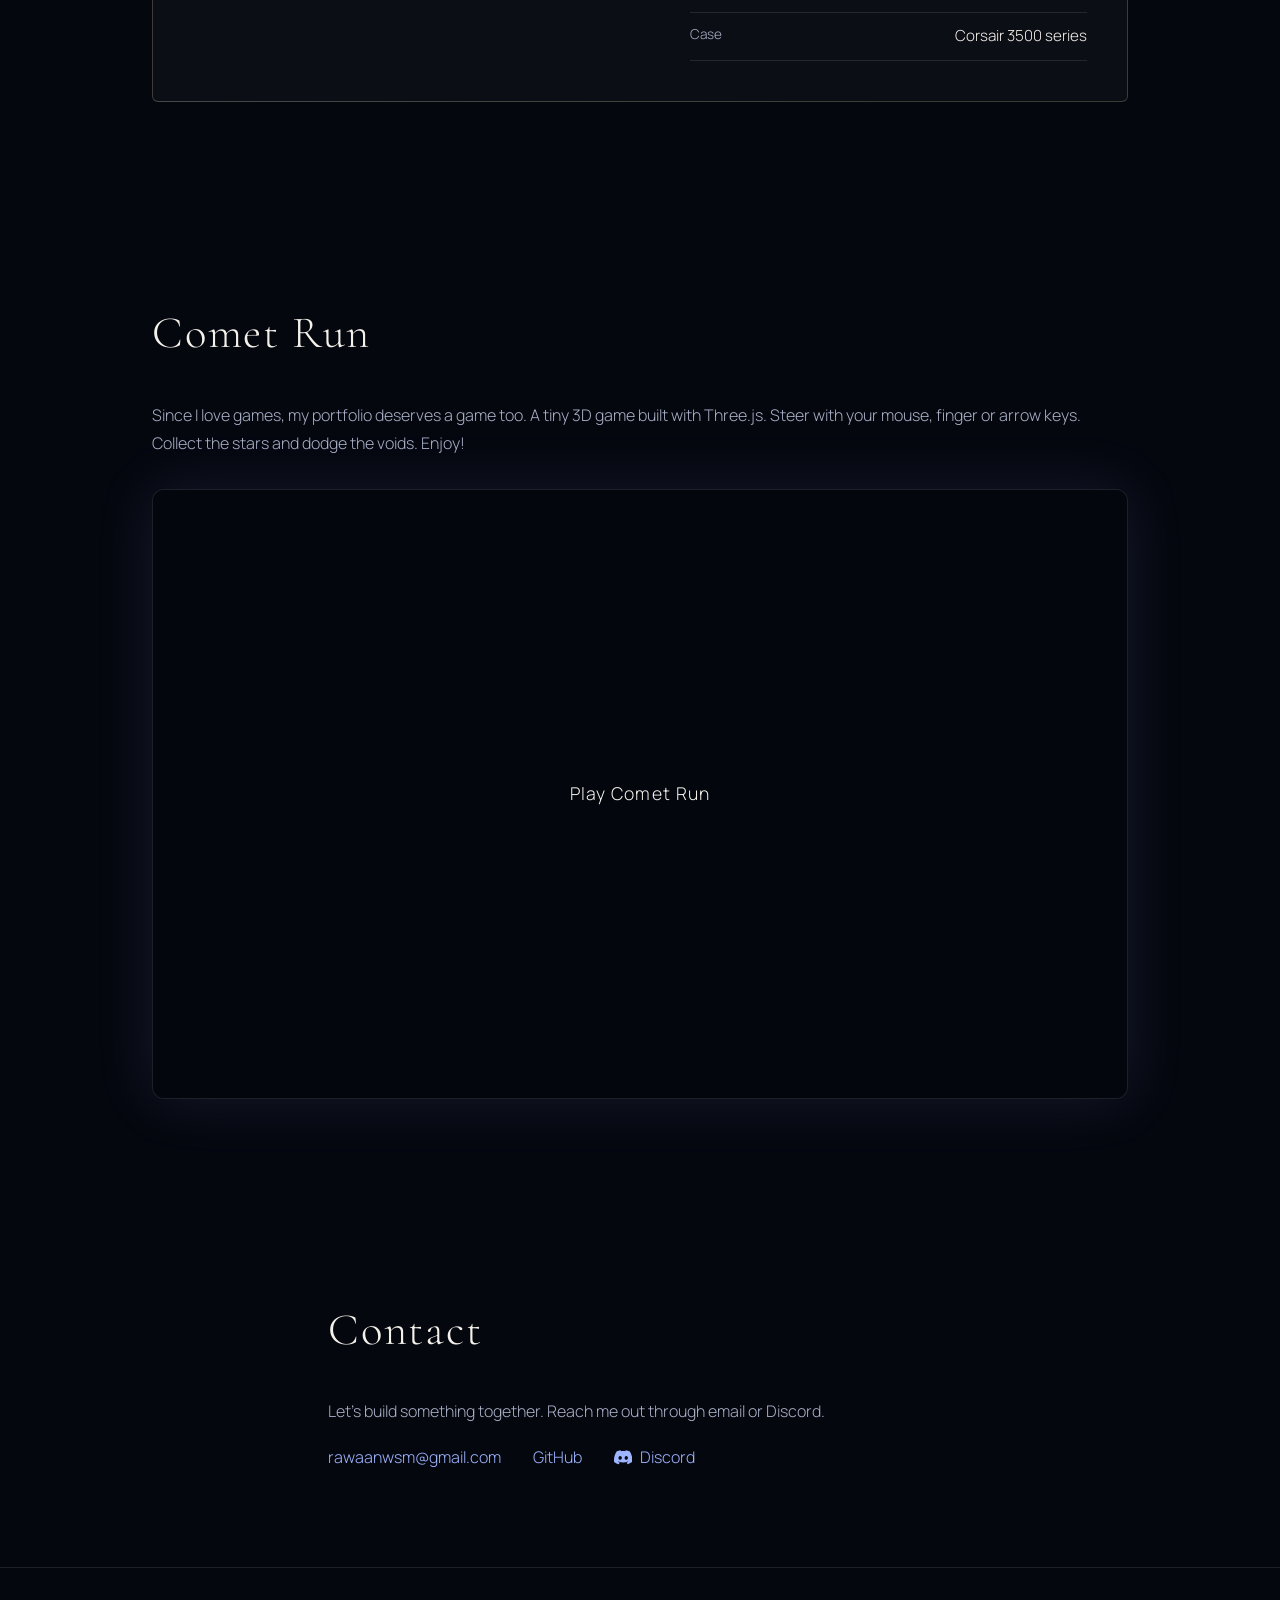
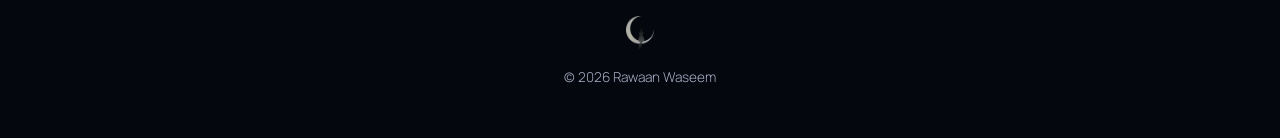
==== commit 462e3f68: "view all button  deleted 2 projects" ====
--- a/index.html
+++ b/index.html
@@ -1,344 +1,313 @@
-<!DOCTYPE html>
-<html lang="en">
-<head>
-  <meta charset="UTF-8">
-  <meta name="viewport" content="width=device-width, initial-scale=1">
-  <title>Rawaan Waseem | Developer  &amp;  Builder</title>
-  <meta name="description" content="Portfolio of Rawaan Waseem, Developer  &amp;  Builder. Project showcase and contact details.">
-  <meta property="og:title" content="Rawaan Waseem | Developer  &amp;  Builder">
-  <meta property="og:description" content="Project showcase and contact details.">
-  <link rel="icon" type="image/png" href="favicon-96x96.png" sizes="96x96" />
-<link rel="icon" type="image/svg+xml" href="favicon.svg" />
-<link rel="shortcut icon" href="favicon.ico" />
-<link rel="apple-touch-icon" sizes="180x180" href="apple-touch-icon.png" />
-<link rel="manifest" href="site.webmanifest" />
-  <link rel="preconnect" href="https://fonts.googleapis.com">
-  <link rel="preconnect" href="https://fonts.gstatic.com" crossorigin>
- <link href="https://fonts.googleapis.com/css2?family=Cormorant+Garamond:ital,wght@0,300..700;1,300..700&family=Manrope:wght@300;400;500&display=swap" rel="stylesheet">
-  <link rel="stylesheet" href="style.css">
-  <link rel="stylesheet" href="cards.css">
-  <link rel="stylesheet" href="about.css">
-  <link rel="stylesheet" href="sections.css">
-  <link rel="stylesheet" href="orbit.css">
-  <link rel="stylesheet" href="comet.css">
-</head>
-
-<body>
-  <canvas id="stars" aria-hidden="true"></canvas>
-
-  <header class="nav">
-    <a class="logo" href="#top" ><img src="logo.png" alt=""></a>
-    <nav>
-      <a href="#about">About</a>
-      <a href="#projects">Projects</a>
-      <a href="#contact">Contact</a>
-    </nav>
-  </header>
-
-  <main id="top">
-    <section class="hero">
-      <div class="halo" aria-hidden="true"></div>
-      <img class="hero-logo" src="logo.png" alt="Your Name logo">
-      <h1 data-kinetic>Building Products backed by a Builder's Mindset, Clean Code and Passion.</h1>
-      <p class="role">Rawaan Waseem  ·  Developer  &amp;  Builder</p>
-      <a class="btn" href="#projects">See my work</a>
-    </section>
-
-    <section id="about" class="block">
-  <h2>About</h2>
-  <div class="about-frame">
-    <span class="corner tl"></span><span class="corner tr"></span>
-    <span class="corner bl"></span><span class="corner br"></span>
-
-
-    <p class="about-lead">An engineer rooted in authentic craftsmanship, intentional design and purposeful problem-solving.</p>
-    <div class="divider" aria-hidden="true"><span>✦</span></div>
-
-    <div class="about-text">
-      <p>I am a curious human. I break, design, build and develop systems around me. Experimentation is my passion, but precision is my standard. There is always something to learn from whatever the task might be, be it small or a challenging one. I love challenging myself and trying out different fields of computers and electronics. </p>
-      <p>I understand how to turn an idea into a deployed reality. I approach my work with a builder's discipline. I am self-motivated and adaptable across different tech stacks and am genuinely passionate about creating things that work. </p>
-    </div>
-
-    <dl class="facts">
-      <div><dt>4+</dt><dd>Years building</dd></div>
-      <div><dt>10+</dt><dd>Projects shipped</dd></div>
-      <div><dt>∞</dt><dd>Curiosity</dd></div>
-    </dl>
-
-    <ul class="chips">
-      <li>Lua</li><li>Python</li><li>JavaScript</li>
-      <li>HTML &amp; CSS</li><li>C</li><li>C++</li>
-      <li>Embedded Systems</li>
-    </ul>
-  </div>
-</section>
-
-    <section id="projects" class="block">
-  <h2>Projects</h2>
-  <ul class="cards">
-    <li class="card" style="--c1:#1d2b64; --c2:#0b1020">
-      <div class="card-media">
-  <video data-src="assets/project-one.mp4" poster="assets/project-one.png"
-         muted loop playsinline preload="none"
-         aria-label="Short silent preview of the Project One website"></video>
-</div>
-      <div class="card-body">
-        <p class="card-num">01</p>
-        <h3>Client Portfolio  &amp; Research Repository</h3>
-        <p>A centralized research repository webplatform to display client portfolio, publish academic abstracts, documentation, insights and manage professional inquiries. Built with a clean interface for content management and a client handover friendly architecture.</p>
-        <p class="tech">HTML &amp; CSS, Wordpress, Hostinger</p>
-        <div class="card-actions">
-          <a href="https://vbiz-inc.com/">Visit Live website</a>
-        </div>
-      </div>
-    </li>
-    <li class="card" style="--c1:#3a2a6b; --c2:#0b1020">
-      <div class="card-media">
-  <video data-src="assets/project-two.mp4" poster="assets/project-two.png"
-         muted loop playsinline preload="none"
-         aria-label="Short silent preview of the Project two"></video>
-</div>
-      <div class="card-body">
-        <p class="card-num">02</p>
-        <h3>Assistive System for Visually Impaired</h3>
-        <p>An Intelligent assistive system for the visually challenged integrating real-time object detection in the environment and distance calculation of the object from the user. Leveraged a text-to-speech (TTS) synthesis engine to convert visual and spatial information gathered from object detection model into spoken audio feedback.</p>
-        <p class="tech">Python, OpenCV, YOLO11, MiDaS, pyttsx3</p>
-        <div class="card-actions">
-          <a href="https://github.com/wRawaan/Interactive-Assistive-System-for-Visually-Impaired-using-YOLO11-and-OpenCv">GitHub</a>
-        </div>
-      </div>
-    </li>
-    <li class="card" style="--c1:#5a4a22; --c2:#0b1020">
-       <div class="card-media">
-  <video data-src="assets/project-three.mp4" poster="assets/project-three.png"
-         muted loop playsinline preload="none"
-         aria-label="Short silent preview of the Project three"></video>
-</div>
-      <div class="card-body">
-        <p class="card-num">03</p>
-        <h3>Energy Optimization in IOT-based Solar-Powered Streetlights</h3>
-        <p>Designed a power management circuit for solar streetlights and optimized energy consumption by implementing software-driven algorithms. Deployed a 24-hour weather forecast with an hour look-ahead utilizing OpenWeatherMap API and integrated ThingSpeak Analytics Platform for real-time data logging over cloud.</p>
-        <p class="tech">C++, WiFi.h, HTTPClient.h, Arduino.Json, Math.h, Wire.h, Adafruit_INA219, Adafruit_SSD1306 & GFX, ThingSpeak, OpenWeatherMap API, ESP32</p>
-        <div class="card-actions">
-          <a href="https://github.com/wRawaan/Energy-Optimization-in-IoT-Based-Solar-Streetlights">GitHub</a>
-        </div>
-      </div>
-    </li>
-    <li class="card" style="--c1:#1f4a6b; --c2:#0b1020">
-      <div class="card-media">
-  <video data-src="assets/project-four.mp4" poster="assets/minigame.png"
-         muted loop playsinline preload="none"
-         aria-label="Short silent preview of the Project three"></video>
-</div>
-      <div class="card-body">
-        <p class="card-num">04</p>
-        <h3>Game Ui/Ux, Navigation Architecture &amp; Minigame System Design.</h3>
-        <p>Developed a production-ready user interface for game navigation. Designed and deployed responsive user interfaces for title screen, loading states and core game menus integrated with custom fluid animations and visual effects for a Roblox game under development. Programmed two different game loop mechanics for minigames within the game.</p>
-        <p class="tech">Lua, Rojo, TweenService, UserInputService, RunService, CollectionService</p>
-        <div class="card-actions">
-          <a href="https://github.com/wRawaan/Game-Design">GitHub</a>
-        </div>
-      </div>
-    </li>
-  </ul>
-</section>
-
-<section id="inventory" class="block">
-  <h2>Tech Inventory</h2>
-  <p>The tools I reach for, and how well I know them. Hover a tile for where I've used it.</p>
-  <ul class="legend">
-    <li><span class="st">✦✦✦</span>Daily use</li>
-    <li><span class="st">✦✦<i>✦</i></span>Comfortable</li>
-    <li><span class="st">✦<i>✦✦</i></span>Learning</li>
-  </ul>
-
-  <div class="groups">
-    <div class="group reveal">
-      <h3>Languages</h3>
-      <ul class="tiles">
-        <li class="tile l3" tabindex="0"><b>Lua</b><span class="note">Daily use. Used in Project 04.</span></li>
-        <li class="tile l2" tabindex="0"><b>Python</b><span class="note">Comfortable. Used in Project 02.</span></li>
-        <li class="tile l2" tabindex="0"><b>C++</b><span class="note">Comfortable. Used in Project 03.</span></li>
-        <li class="tile l2" tabindex="0"><b>HTML, CSS &amp; JavaScript</b><span class="note">Comfortable. Used in the current Portfolio and Project 01.</span></li>
-      </ul>
-    </div>
-    <div class="group reveal">
-      <h3>Frameworks</h3>
-      <ul class="tiles">
-        <li class="tile l3" tabindex="0"><b>Arduino Framework</b><span class="note">Daily use. Project 03.</span></li>
-        <li class="tile l2" tabindex="0"><b>PyTorch</b><span class="note">Comfortable. Project 02.</span></li>
-        <li class="tile l1" tabindex="0"><b>Knit</b><span class="note">Learning. Project 04.</span></li>
-        <li class="tile l1" tabindex="0"><b>Hugging Face Transformers</b><span class="note">Learning.</span></li>
-      </ul>
-    </div>
-    <div class="group reveal">
-      <h3>Tools</h3>
-      <ul class="tiles">
-        <li class="tile l3" tabindex="0"><b>ArduinoIDE</b><span class="note">Daily use.</span></li>
-        <li class="tile l3" tabindex="0"><b>VS Code</b><span class="note">Daily use.</span></li>
-        <li class="tile l2" tabindex="0"><b>Figma</b><span class="note">Comfortable. Design mockups.</span></li>
-        <li class="tile l1" tabindex="0"><b>Docker</b><span class="note">Learning.</span></li>
-      </ul>
-    </div>
-    <div class="group reveal">
-      <h3>Concepts</h3>
-      <ul class="tiles">
-        <li class="tile l3" tabindex="0"><b>Embedded systems</b><span class="note">Daily use. Project 03</span></li>
-        <li class="tile l2" tabindex="0"><b>REST APIs</b><span class="note">Comfortable. Project 02.</span></li>
-        <li class="tile l2" tabindex="0"><b>Confidence Thresholding</b><span class="note">Comfortable. Project 02</span></li>
-        <li class="tile l1" tabindex="0"><b>In-Transit &amp; Network Security </b><span class="note">Learning. Project 03</span></li>
-        </ul>
-    </div>
-  </div>
-</section>
-
-<section id="milestones" class="block" data-label="Milestones">
-  <h2>Milestones &amp; Collaborations</h2>
-  <div class="mc-grid">
-    <div>
-      <h3 class="mc-title">Milestones</h3>
-      <ol class="timeline">
-        <li class="reveal"><time>Sep 2026</time><h4>4th International Conference on Intelligent Cyber Physical Systems and Internet of Things (ICoICI 2026)</h4><p> Presented a research paper titled "Designing IoT-Based Solar Powered Street Lights to Optimize Energy Consumption." [To be Published in IEEE Xplore]</p></li>
-        <li class="reveal"><time>July 2025</time><h4>AI research at IIIT Hyderabad with Swecha in collaboration with Meta and TASK </h4><p>Gained hands-on experience in the end-to-end LLM lifecycle, from data preparation to the principles of model fine-tuning and local inference with Ollama.</p></li>
-        <li class="reveal"><time>Oct 2024</time><h4>IoT energy harvesting system</h4><p>Designed and prototyped my first IoT system using piezoelectric sensors and a power management circuit.</p></li>
-        <li class="reveal"><time>May 2024</time><h4>First project shipped</h4><p>Launched the Research repository and portfolio for a client.</p></li>
-        <li class="reveal"><time>Nov 2023</time><h4>Deployed a chatbot</h4><p>Working in a team of 3 members, we deployed our first chatbot prototype.</p></li>
-      </ol>
-    </div>
-    <div>
-      <h3 class="mc-title">Collaborations</h3>
-      <ul class="collabs">
-        <li class="collab reveal">
-          <p class="who">Arken Saga · Gameplay Mechanics Lead Developer</p>
-          <h4>Modular Weapon framework</h4>
-          <p>Designed a client-server hitbox and projectile system for responsive multiplayer combat.</p>
-        </li>
-         <li class="collab reveal">
-          <p class="who">Arken Saga · Gameplay Mechanics Lead Developer</p>
-          <h4>Custom Movement System</h4>
-          <p>Developed a movement and parkour system with slide, ledge grab, roll, dash, walk and run.</p>
-        </li>
-        <li class="collab reveal">
-          <p class="who">Dough Dealers · Frontend Lead</p>
-          <h4>Game Assets</h4>
-          <p>Ui/Ux design for game navigation, Title screen and Loading Screen</p>
-        </li>
-        <li class="collab reveal">
-          <p class="who">NIETREN · Rigging Artist</p>
-          <h4>Game Asset</h4>
-          <p>Character Rigging for a custom 3D Model.</p>
-        </li>
-         <li class="collab reveal">
-          <p class="who">Untitled RPG · Assistant Scripter</p>
-          <h4>Health System</h4>
-          <p>Designed a health pool and damage mitigation pipeline</p>
-        </li>
-      </ul>
-    </div>
-  </div>
-</section>
-
-<section id="orbit" class="block" data-label="Out of Orbit">
-  <h2>Out of Orbit</h2>
-  <p>This is a fun little corner about me. Just some facts to get to know me better as a person and a small break from all the technical stuff. </p>
-
-  <div class="orbit-top">
-    <div class="reveal">
-      <h3 class="orbit-title">Transmissions</h3>
-      <div class="tx">
-        <ul class="tx-list" aria-live="polite">
-          <li><b>Transmission 01</b>Personally, I love cats. I have a ginger cat named Aslan. He is 4 years old. </li>
-          <li><b>Transmission 02</b>I love to watch, play and build games. I got into gaming ever since I could remember. PS2 generation kid here.</li>
-          <li><b>Transmission 03</b>Do you know when I got into computers? Grade 5. Yes, seriously. Our computer textbook had a picture of an architect using a computer to design blueprints. I decided I want my profession to be on a computer as well.</li>
-          <li><b>Transmission 04</b>I have always been the first to complete any tasks given in my schooling during computer lab. I went around helping other kids in the lab with their tasks. Good old days. Turbo c++, HTML, penguin stock images haha. </li>
-          <li><b>Transmission 05</b>I am weirdly obsessed with time-blocking. I get productivity guilt randomly. That persistent friction when resting or taking a break feels stressful rather than relaxing. </li>
-          <li><b>Transmission 06</b>The first thing I ever built? Give it a guess. A small solar-powered toy. Ripped out the motor of a toy car, added a small solar panel from one of my science playkits, assembled it all together and we had a solar powered weird looking robot XD</li>
-          <li><b>Transmission 07</b>Also, I have my own custom-built PC. Do check it out below. </li>
-        </ul>
-        <div class="tx-bar">
-          <span class="tx-count"></span>
-          <button class="tx-btn" type="button">Next transmission</button>
-        </div>
-      </div>
-    </div>
-
-    <div class="reveal">
-      <h3 class="orbit-title">Hobbies in orbit</h3>
-      <div class="system">
-        <div class="sun" aria-hidden="true">✦</div>
-        <ul class="ring r1">
-          <li class="arm" style="--a:0deg"><div class="planet" tabindex="0"><span class="pl-in"><span aria-hidden="true">🎮</span><span class="pl-label">Gaming</span></span></div></li>
-          <li class="arm" style="--a:180deg"><div class="planet" tabindex="0"><span class="pl-in"><span aria-hidden="true">✈️</span><span class="pl-label">Travelling</span></span></div></li>
-        </ul>
-        <ul class="ring r2">
-          <li class="arm" style="--a:40deg"><div class="planet" tabindex="0"><span class="pl-in"><span aria-hidden="true">📖</span><span class="pl-label">Reading</span></span></div></li>
-          <li class="arm" style="--a:160deg"><div class="planet" tabindex="0"><span class="pl-in"><span aria-hidden="true">🛼</span><span class="pl-label">Skating</span></span></div></li>
-          <li class="arm" style="--a:280deg"><div class="planet" tabindex="0"><span class="pl-in"><span aria-hidden="true">🔪</span><span class="pl-label">Cooking</span></span></div></li>
-        </ul>
-      </div>
-    </div>
-  </div>
-
-  <div class="build reveal">
-    <figure class="shot">
-      <img src="assets/my-pc.png" alt="My custom PC build with AMD Ryzen 7 7700X 8-Core Processor and Gigabyte Geforce RTX 4060 Gaming 8 GB" width="1600" height="1200" loading="lazy"> 
-      <span class="shot-ph">Your build photo</span>
-      <figcaption>Fig. 01 · The build</figcaption>
-    </figure>
-    <div>
-      <h3 class="build-title">The Build</h3>
-      <p class="build-story">I had an old pc which i became curious about and tore it open, finding out all the components. I took a deep dive into the world of hardware and the result was this build. </p>
-      <dl class="specs">
-        <div><dt>Processor</dt><dd>AMD Ryzen 7 7700X 8-Core Processor</dd></div>
-        <div><dt>Graphics</dt><dd>Gigabyte Geforce RTX 4060 Gaming 8 GB</dd></div>
-        <div><dt>Memory</dt><dd>32 GB DDR5</dd></div>
-        <div><dt>Storage</dt><dd>1 TB NVMe SSD</dd></div>
-        <div><dt>Motherboard</dt><dd>X670 AORUS ELITE AX</dd></div>
-        <div><dt>Cooling</dt><dd>Cooler Master Liquid cooling</dd></div>
-        <div><dt>Case</dt><dd>Corsair 3500 series</dd></div>
-      </dl>
-    </div>
-  </div>
-</section>
-
-<section id="comet" class="block" data-label="Comet Run">
-  <h2>Comet Run</h2>
-  <p>Since I love games, my portfolio deserves a game too. A tiny 3D game built with Three.js. Steer with your mouse, finger or arrow keys. Collect the stars and dodge the voids. Enjoy!</p>
-  <div class="demo">
-    <canvas id="comet-canvas" aria-label="Comet Run, a 3D game"></canvas>
-    <div class="comet-hud" aria-hidden="true">
-      <span id="c-score"></span><span id="c-combo"></span><span id="c-time"></span>
-    </div>
-    <button class="demo-start" id="comet-start" type="button">Play Comet Run</button>
-  </div>
-</section>
-
-    <section id="contact" class="block">
-      <h2>Contact</h2>
-      <p>Let's build something together. Reach me out through email or Discord.</p>
-      <p class="links">
-        <a href="mailto:rawaanwsm@gmail.com">rawaanwsm@gmail.com</a>
-        <a href="https://github.com/wRawaan">GitHub</a>
-        <a href="https://discord.com/users/828573776252895232" target="_blank" rel="noopener noreferrer">
-  <svg class="ico" viewBox="0 0 24 24" aria-hidden="true"><path d="M20.317 4.3698a19.7913 19.7913 0 00-4.8851-1.5152.0741.0741 0 00-.0785.0371c-.211.3753-.4447.8648-.6083 1.2495-1.8447-.2762-3.68-.2762-5.4868 0-.1636-.3933-.4058-.8742-.6177-1.2495a.077.077 0 00-.0785-.037 19.7363 19.7363 0 00-4.8852 1.515.0699.0699 0 00-.0321.0277C.5334 9.0458-.319 13.5799.0992 18.0578a.0824.0824 0 00.0312.0561c2.0528 1.5076 4.0413 2.4228 5.9929 3.0294a.0777.0777 0 00.0842-.0276c.4616-.6304.8731-1.2952 1.226-1.9942a.076.076 0 00-.0416-.1057c-.6528-.2476-1.2743-.5495-1.8722-.8923a.077.077 0 01-.0076-.1277c.1258-.0943.2517-.1923.3718-.2914a.0743.0743 0 01.0776-.0105c3.9278 1.7933 8.18 1.7933 12.0614 0a.0739.0739 0 01.0785.0095c.1202.099.246.1981.3728.2924a.077.077 0 01-.0066.1276 12.2986 12.2986 0 01-1.873.8914.0766.0766 0 00-.0407.1067c.3604.698.7719 1.3628 1.225 1.9932a.076.076 0 00.0842.0286c1.961-.6067 3.9495-1.5219 6.0023-3.0294a.077.077 0 00.0313-.0552c.5004-5.177-.8382-9.6739-3.5485-13.6604a.061.061 0 00-.0312-.0286zM8.02 15.3312c-1.1825 0-2.1569-1.0857-2.1569-2.419 0-1.3332.9555-2.4189 2.157-2.4189 1.2108 0 2.1757 1.0952 2.1568 2.419 0 1.3332-.9555 2.4189-2.1569 2.4189zm7.9748 0c-1.1825 0-2.1569-1.0857-2.1569-2.419 0-1.3332.9554-2.4189 2.1569-2.4189 1.2108 0 2.1757 1.0952 2.1568 2.419 0 1.3332-.946 2.4189-2.1568 2.4189Z"/></svg>Discord
-</a>
-        <!--<a href="https://linkedin.com/in/yourusername">LinkedIn</a>-->
-      </p>
-    </section>
-  </main>
-
-  <footer>
-  <a class="footer-logo" href="#top" aria-label="Back to top"><img src="logo.png" alt=""></a>
-  <p>© <span id="year"></span> Rawaan Waseem</p>
-</footer>
-  <script src="script.js"></script>
-  <script src="cursor.js"></script>
-  <script src="custom-cursor.js"></script>
-  <script src="kinetic.js"></script>
-  <script src="constellation.js"></script>
-  <script src="cards.js"></script>
-  <script src="sections.js"></script>
-  <script src="orbit.js"></script>
-  <script type="module" src="comet.js"></script>
-</body>
-</html>
+<!DOCTYPE html>
+<html lang="en">
+<head>
+  <meta charset="UTF-8">
+  <meta name="viewport" content="width=device-width, initial-scale=1">
+  <title>Rawaan Waseem | Developer  &amp;  Builder</title>
+  <meta name="description" content="Portfolio of Rawaan Waseem, Developer  &amp;  Builder. Project showcase and contact details.">
+  <meta property="og:title" content="Rawaan Waseem | Developer  &amp;  Builder">
+  <meta property="og:description" content="Project showcase and contact details.">
+  <link rel="icon" type="image/png" href="favicon-96x96.png" sizes="96x96" />
+<link rel="icon" type="image/svg+xml" href="favicon.svg" />
+<link rel="shortcut icon" href="favicon.ico" />
+<link rel="apple-touch-icon" sizes="180x180" href="apple-touch-icon.png" />
+<link rel="manifest" href="site.webmanifest" />
+  <link rel="preconnect" href="https://fonts.googleapis.com">
+  <link rel="preconnect" href="https://fonts.gstatic.com" crossorigin>
+ <link href="https://fonts.googleapis.com/css2?family=Cormorant+Garamond:ital,wght@0,300..700;1,300..700&family=Manrope:wght@300;400;500&display=swap" rel="stylesheet">
+  <link rel="stylesheet" href="style.css">
+  <link rel="stylesheet" href="cards.css">
+  <link rel="stylesheet" href="about.css">
+  <link rel="stylesheet" href="sections.css">
+  <link rel="stylesheet" href="orbit.css">
+  <link rel="stylesheet" href="comet.css">
+</head>
+
+<body>
+  <canvas id="stars" aria-hidden="true"></canvas>
+
+  <header class="nav">
+    <a class="logo" href="#top" ><img src="logo.png" alt=""></a>
+    <nav>
+      <a href="#about">About</a>
+      <a href="#projects">Projects</a>
+      <a href="#contact">Contact</a>
+    </nav>
+  </header>
+
+  <main id="top">
+    <section class="hero">
+      <div class="halo" aria-hidden="true"></div>
+      <img class="hero-logo" src="logo.png" alt="Your Name logo">
+      <h1 data-kinetic>Building Products backed by a Builder's Mindset, Clean Code and Passion.</h1>
+      <p class="role">Rawaan Waseem  ·  Developer  &amp;  Builder</p>
+      <a class="btn" href="#projects">See my work</a>
+    </section>
+
+    <section id="about" class="block">
+  <h2>About</h2>
+  <div class="about-frame">
+    <span class="corner tl"></span><span class="corner tr"></span>
+    <span class="corner bl"></span><span class="corner br"></span>
+
+
+    <p class="about-lead">An engineer rooted in authentic craftsmanship, intentional design and purposeful problem-solving.</p>
+    <div class="divider" aria-hidden="true"><span>✦</span></div>
+
+    <div class="about-text">
+      <p>I am a curious human. I break, design, build and develop systems around me. Experimentation is my passion, but precision is my standard. There is always something to learn from whatever the task might be, be it small or a challenging one. I love challenging myself and trying out different fields of computers and electronics. </p>
+      <p>I understand how to turn an idea into a deployed reality. I approach my work with a builder's discipline. I am self-motivated and adaptable across different tech stacks and am genuinely passionate about creating things that work. </p>
+    </div>
+
+    <dl class="facts">
+      <div><dt>4+</dt><dd>Years building</dd></div>
+      <div><dt>10+</dt><dd>Projects shipped</dd></div>
+      <div><dt>∞</dt><dd>Curiosity</dd></div>
+    </dl>
+
+    <ul class="chips">
+      <li>Lua</li><li>Python</li><li>JavaScript</li>
+      <li>HTML &amp; CSS</li><li>C</li><li>C++</li>
+      <li>Embedded Systems</li>
+    </ul>
+  </div>
+</section>
+
+    <section id="projects" class="block">
+  <h2>Projects</h2>
+  <ul class="cards">
+    <li class="card" style="--c1:#1d2b64; --c2:#0b1020">
+      <div class="card-media">
+  <video data-src="assets/project-one.mp4" poster="assets/project-one.png"
+         muted loop playsinline preload="none"
+         aria-label="Short silent preview of the Project One website"></video>
+</div>
+      <div class="card-body">
+        <p class="card-num">01</p>
+        <h3>Client Portfolio  &amp; Research Repository</h3>
+        <p>A centralized research repository webplatform to display client portfolio, publish academic abstracts, documentation, insights and manage professional inquiries. Built with a clean interface for content management and a client handover friendly architecture.</p>
+        <p class="tech">HTML &amp; CSS, Wordpress, Hostinger</p>
+        <div class="card-actions">
+          <a href="https://vbiz-inc.com/">Visit Live website</a>
+        </div>
+      </div>
+    </li>
+    <li class="card" style="--c1:#3a2a6b; --c2:#0b1020">
+      <div class="card-media">
+  <video data-src="assets/project-two.mp4" poster="assets/project-two.png"
+         muted loop playsinline preload="none"
+         aria-label="Short silent preview of the Project two"></video>
+</div>
+      <div class="card-body">
+        <p class="card-num">02</p>
+        <h3>Assistive System for Visually Impaired</h3>
+        <p>An Intelligent assistive system for the visually challenged integrating real-time object detection in the environment and distance calculation of the object from the user. Leveraged a text-to-speech (TTS) synthesis engine to convert visual and spatial information gathered from object detection model into spoken audio feedback.</p>
+        <p class="tech">Python, OpenCV, YOLO11, MiDaS, pyttsx3</p>
+        <div class="card-actions">
+          <a href="https://github.com/wRawaan/Interactive-Assistive-System-for-Visually-Impaired-using-YOLO11-and-OpenCv">GitHub</a>
+        </div>
+      </div>
+    </li>
+  </ul>
+   <p class="more"><a class="btn" href="projects.html">View all projects</a></p>
+</section>
+
+<section id="inventory" class="block">
+  <h2>Tech Inventory</h2>
+  <p>The tools I reach for, and how well I know them. Hover a tile for where I've used it.</p>
+  <ul class="legend">
+    <li><span class="st">✦✦✦</span>Daily use</li>
+    <li><span class="st">✦✦<i>✦</i></span>Comfortable</li>
+    <li><span class="st">✦<i>✦✦</i></span>Learning</li>
+  </ul>
+
+  <div class="groups">
+    <div class="group reveal">
+      <h3>Languages</h3>
+      <ul class="tiles">
+        <li class="tile l3" tabindex="0"><b>Lua</b><span class="note">Daily use. Used in Project 04.</span></li>
+        <li class="tile l2" tabindex="0"><b>Python</b><span class="note">Comfortable. Used in Project 02.</span></li>
+        <li class="tile l2" tabindex="0"><b>C++</b><span class="note">Comfortable. Used in Project 03.</span></li>
+        <li class="tile l2" tabindex="0"><b>HTML, CSS &amp; JavaScript</b><span class="note">Comfortable. Used in the current Portfolio and Project 01.</span></li>
+      </ul>
+    </div>
+    <div class="group reveal">
+      <h3>Frameworks</h3>
+      <ul class="tiles">
+        <li class="tile l3" tabindex="0"><b>Arduino Framework</b><span class="note">Daily use. Project 03.</span></li>
+        <li class="tile l2" tabindex="0"><b>PyTorch</b><span class="note">Comfortable. Project 02.</span></li>
+        <li class="tile l1" tabindex="0"><b>Knit</b><span class="note">Learning. Project 04.</span></li>
+        <li class="tile l1" tabindex="0"><b>Hugging Face Transformers</b><span class="note">Learning.</span></li>
+      </ul>
+    </div>
+    <div class="group reveal">
+      <h3>Tools</h3>
+      <ul class="tiles">
+        <li class="tile l3" tabindex="0"><b>ArduinoIDE</b><span class="note">Daily use.</span></li>
+        <li class="tile l3" tabindex="0"><b>VS Code</b><span class="note">Daily use.</span></li>
+        <li class="tile l2" tabindex="0"><b>Figma</b><span class="note">Comfortable. Design mockups.</span></li>
+        <li class="tile l1" tabindex="0"><b>Docker</b><span class="note">Learning.</span></li>
+      </ul>
+    </div>
+    <div class="group reveal">
+      <h3>Concepts</h3>
+      <ul class="tiles">
+        <li class="tile l3" tabindex="0"><b>Embedded systems</b><span class="note">Daily use. Project 03</span></li>
+        <li class="tile l2" tabindex="0"><b>REST APIs</b><span class="note">Comfortable. Project 02.</span></li>
+        <li class="tile l2" tabindex="0"><b>Confidence Thresholding</b><span class="note">Comfortable. Project 02</span></li>
+        <li class="tile l1" tabindex="0"><b>In-Transit &amp; Network Security </b><span class="note">Learning. Project 03</span></li>
+        </ul>
+    </div>
+  </div>
+</section>
+
+<section id="milestones" class="block" data-label="Milestones">
+  <h2>Milestones &amp; Collaborations</h2>
+  <div class="mc-grid">
+    <div>
+      <h3 class="mc-title">Milestones</h3>
+      <ol class="timeline">
+        <li class="reveal"><time>Sep 2026</time><h4>4th International Conference on Intelligent Cyber Physical Systems and Internet of Things (ICoICI 2026)</h4><p> Presented a research paper titled "Designing IoT-Based Solar Powered Street Lights to Optimize Energy Consumption." [To be Published in IEEE Xplore]</p></li>
+        <li class="reveal"><time>July 2025</time><h4>AI research at IIIT Hyderabad with Swecha in collaboration with Meta and TASK </h4><p>Gained hands-on experience in the end-to-end LLM lifecycle, from data preparation to the principles of model fine-tuning and local inference with Ollama.</p></li>
+        <li class="reveal"><time>Oct 2024</time><h4>IoT energy harvesting system</h4><p>Designed and prototyped my first IoT system using piezoelectric sensors and a power management circuit.</p></li>
+        <li class="reveal"><time>May 2024</time><h4>First project shipped</h4><p>Launched the Research repository and portfolio for a client.</p></li>
+        <li class="reveal"><time>Nov 2023</time><h4>Deployed a chatbot</h4><p>Working in a team of 3 members, we deployed our first chatbot prototype.</p></li>
+      </ol>
+    </div>
+    <div>
+      <h3 class="mc-title">Collaborations</h3>
+      <ul class="collabs">
+        <li class="collab reveal">
+          <p class="who">Arken Saga · Gameplay Mechanics Lead Developer</p>
+          <h4>Modular Weapon framework</h4>
+          <p>Designed a client-server hitbox and projectile system for responsive multiplayer combat.</p>
+        </li>
+         <li class="collab reveal">
+          <p class="who">Arken Saga · Gameplay Mechanics Lead Developer</p>
+          <h4>Custom Movement System</h4>
+          <p>Developed a movement and parkour system with slide, ledge grab, roll, dash, walk and run.</p>
+        </li>
+        <li class="collab reveal">
+          <p class="who">Dough Dealers · Frontend Lead</p>
+          <h4>Game Assets</h4>
+          <p>Ui/Ux design for game navigation, Title screen and Loading Screen</p>
+        </li>
+        <li class="collab reveal">
+          <p class="who">NIETREN · Rigging Artist</p>
+          <h4>Game Asset</h4>
+          <p>Character Rigging for a custom 3D Model.</p>
+        </li>
+         <li class="collab reveal">
+          <p class="who">Untitled RPG · Assistant Scripter</p>
+          <h4>Health System</h4>
+          <p>Designed a health pool and damage mitigation pipeline</p>
+        </li>
+      </ul>
+    </div>
+  </div>
+</section>
+
+<section id="orbit" class="block" data-label="Out of Orbit">
+  <h2>Out of Orbit</h2>
+  <p>This is a fun little corner about me. Just some facts to get to know me better as a person and a small break from all the technical stuff. </p>
+
+  <div class="orbit-top">
+    <div class="reveal">
+      <h3 class="orbit-title">Transmissions</h3>
+      <div class="tx">
+        <ul class="tx-list" aria-live="polite">
+          <li><b>Transmission 01</b>Personally, I love cats. I have a ginger cat named Aslan. He is 4 years old. </li>
+          <li><b>Transmission 02</b>I love to watch, play and build games. I got into gaming ever since I could remember. PS2 generation kid here.</li>
+          <li><b>Transmission 03</b>Do you know when I got into computers? Grade 5. Yes, seriously. Our computer textbook had a picture of an architect using a computer to design blueprints. I decided I want my profession to be on a computer as well.</li>
+          <li><b>Transmission 04</b>I have always been the first to complete any tasks given in my schooling during computer lab. I went around helping other kids in the lab with their tasks. Good old days. Turbo c++, HTML, penguin stock images haha. </li>
+          <li><b>Transmission 05</b>I am weirdly obsessed with time-blocking. I get productivity guilt randomly. That persistent friction when resting or taking a break feels stressful rather than relaxing. </li>
+          <li><b>Transmission 06</b>The first thing I ever built? Give it a guess. A small solar-powered toy. Ripped out the motor of a toy car, added a small solar panel from one of my science playkits, assembled it all together and we had a solar powered weird looking robot XD</li>
+          <li><b>Transmission 07</b>Also, I have my own custom-built PC. Do check it out below. </li>
+        </ul>
+        <div class="tx-bar">
+          <span class="tx-count"></span>
+          <button class="tx-btn" type="button">Next transmission</button>
+        </div>
+      </div>
+    </div>
+
+    <div class="reveal">
+      <h3 class="orbit-title">Hobbies in orbit</h3>
+      <div class="system">
+        <div class="sun" aria-hidden="true">✦</div>
+        <ul class="ring r1">
+          <li class="arm" style="--a:0deg"><div class="planet" tabindex="0"><span class="pl-in"><span aria-hidden="true">🎮</span><span class="pl-label">Gaming</span></span></div></li>
+          <li class="arm" style="--a:180deg"><div class="planet" tabindex="0"><span class="pl-in"><span aria-hidden="true">✈️</span><span class="pl-label">Travelling</span></span></div></li>
+        </ul>
+        <ul class="ring r2">
+          <li class="arm" style="--a:40deg"><div class="planet" tabindex="0"><span class="pl-in"><span aria-hidden="true">📖</span><span class="pl-label">Reading</span></span></div></li>
+          <li class="arm" style="--a:160deg"><div class="planet" tabindex="0"><span class="pl-in"><span aria-hidden="true">🛼</span><span class="pl-label">Skating</span></span></div></li>
+          <li class="arm" style="--a:280deg"><div class="planet" tabindex="0"><span class="pl-in"><span aria-hidden="true">🔪</span><span class="pl-label">Cooking</span></span></div></li>
+        </ul>
+      </div>
+    </div>
+  </div>
+
+  <div class="build reveal">
+    <figure class="shot">
+      <img src="assets/my-pc.png" alt="My custom PC build with AMD Ryzen 7 7700X 8-Core Processor and Gigabyte Geforce RTX 4060 Gaming 8 GB" width="1600" height="1200" loading="lazy"> 
+      <span class="shot-ph">Your build photo</span>
+      <figcaption>Fig. 01 · The build</figcaption>
+    </figure>
+    <div>
+      <h3 class="build-title">The Build</h3>
+      <p class="build-story">I had an old pc which i became curious about and tore it open, finding out all the components. I took a deep dive into the world of hardware and the result was this build. </p>
+      <dl class="specs">
+        <div><dt>Processor</dt><dd>AMD Ryzen 7 7700X 8-Core Processor</dd></div>
+        <div><dt>Graphics</dt><dd>Gigabyte Geforce RTX 4060 Gaming 8 GB</dd></div>
+        <div><dt>Memory</dt><dd>32 GB DDR5</dd></div>
+        <div><dt>Storage</dt><dd>1 TB NVMe SSD</dd></div>
+        <div><dt>Motherboard</dt><dd>X670 AORUS ELITE AX</dd></div>
+        <div><dt>Cooling</dt><dd>Cooler Master Liquid cooling</dd></div>
+        <div><dt>Case</dt><dd>Corsair 3500 series</dd></div>
+      </dl>
+    </div>
+  </div>
+</section>
+
+<section id="comet" class="block" data-label="Comet Run">
+  <h2>Comet Run</h2>
+  <p>Since I love games, my portfolio deserves a game too. A tiny 3D game built with Three.js. Steer with your mouse, finger or arrow keys. Collect the stars and dodge the voids. Enjoy!</p>
+  <div class="demo">
+    <canvas id="comet-canvas" aria-label="Comet Run, a 3D game"></canvas>
+    <div class="comet-hud" aria-hidden="true">
+      <span id="c-score"></span><span id="c-combo"></span><span id="c-time"></span>
+    </div>
+    <button class="demo-start" id="comet-start" type="button">Play Comet Run</button>
+  </div>
+</section>
+
+    <section id="contact" class="block">
+      <h2>Contact</h2>
+      <p>Let's build something together. Reach me out through email or Discord.</p>
+      <p class="links">
+        <a href="mailto:rawaanwsm@gmail.com">rawaanwsm@gmail.com</a>
+        <a href="https://github.com/wRawaan">GitHub</a>
+        <a href="https://discord.com/users/828573776252895232" target="_blank" rel="noopener noreferrer">
+  <svg class="ico" viewBox="0 0 24 24" aria-hidden="true"><path d="M20.317 4.3698a19.7913 19.7913 0 00-4.8851-1.5152.0741.0741 0 00-.0785.0371c-.211.3753-.4447.8648-.6083 1.2495-1.8447-.2762-3.68-.2762-5.4868 0-.1636-.3933-.4058-.8742-.6177-1.2495a.077.077 0 00-.0785-.037 19.7363 19.7363 0 00-4.8852 1.515.0699.0699 0 00-.0321.0277C.5334 9.0458-.319 13.5799.0992 18.0578a.0824.0824 0 00.0312.0561c2.0528 1.5076 4.0413 2.4228 5.9929 3.0294a.0777.0777 0 00.0842-.0276c.4616-.6304.8731-1.2952 1.226-1.9942a.076.076 0 00-.0416-.1057c-.6528-.2476-1.2743-.5495-1.8722-.8923a.077.077 0 01-.0076-.1277c.1258-.0943.2517-.1923.3718-.2914a.0743.0743 0 01.0776-.0105c3.9278 1.7933 8.18 1.7933 12.0614 0a.0739.0739 0 01.0785.0095c.1202.099.246.1981.3728.2924a.077.077 0 01-.0066.1276 12.2986 12.2986 0 01-1.873.8914.0766.0766 0 00-.0407.1067c.3604.698.7719 1.3628 1.225 1.9932a.076.076 0 00.0842.0286c1.961-.6067 3.9495-1.5219 6.0023-3.0294a.077.077 0 00.0313-.0552c.5004-5.177-.8382-9.6739-3.5485-13.6604a.061.061 0 00-.0312-.0286zM8.02 15.3312c-1.1825 0-2.1569-1.0857-2.1569-2.419 0-1.3332.9555-2.4189 2.157-2.4189 1.2108 0 2.1757 1.0952 2.1568 2.419 0 1.3332-.9555 2.4189-2.1569 2.4189zm7.9748 0c-1.1825 0-2.1569-1.0857-2.1569-2.419 0-1.3332.9554-2.4189 2.1569-2.4189 1.2108 0 2.1757 1.0952 2.1568 2.419 0 1.3332-.946 2.4189-2.1568 2.4189Z"/></svg>Discord
+</a>
+        <!--<a href="https://linkedin.com/in/yourusername">LinkedIn</a>-->
+      </p>
+    </section>
+  </main>
+
+  <footer>
+  <a class="footer-logo" href="#top" aria-label="Back to top"><img src="logo.png" alt=""></a>
+  <p>© <span id="year"></span> Rawaan Waseem</p>
+</footer>
+  <script src="script.js"></script>
+  <script src="cursor.js"></script>
+  <script src="custom-cursor.js"></script>
+  <script src="kinetic.js"></script>
+  <script src="constellation.js"></script>
+  <script src="cards.js"></script>
+  <script src="sections.js"></script>
+  <script src="orbit.js"></script>
+  <script type="module" src="comet.js"></script>
+</body>
+</html>
